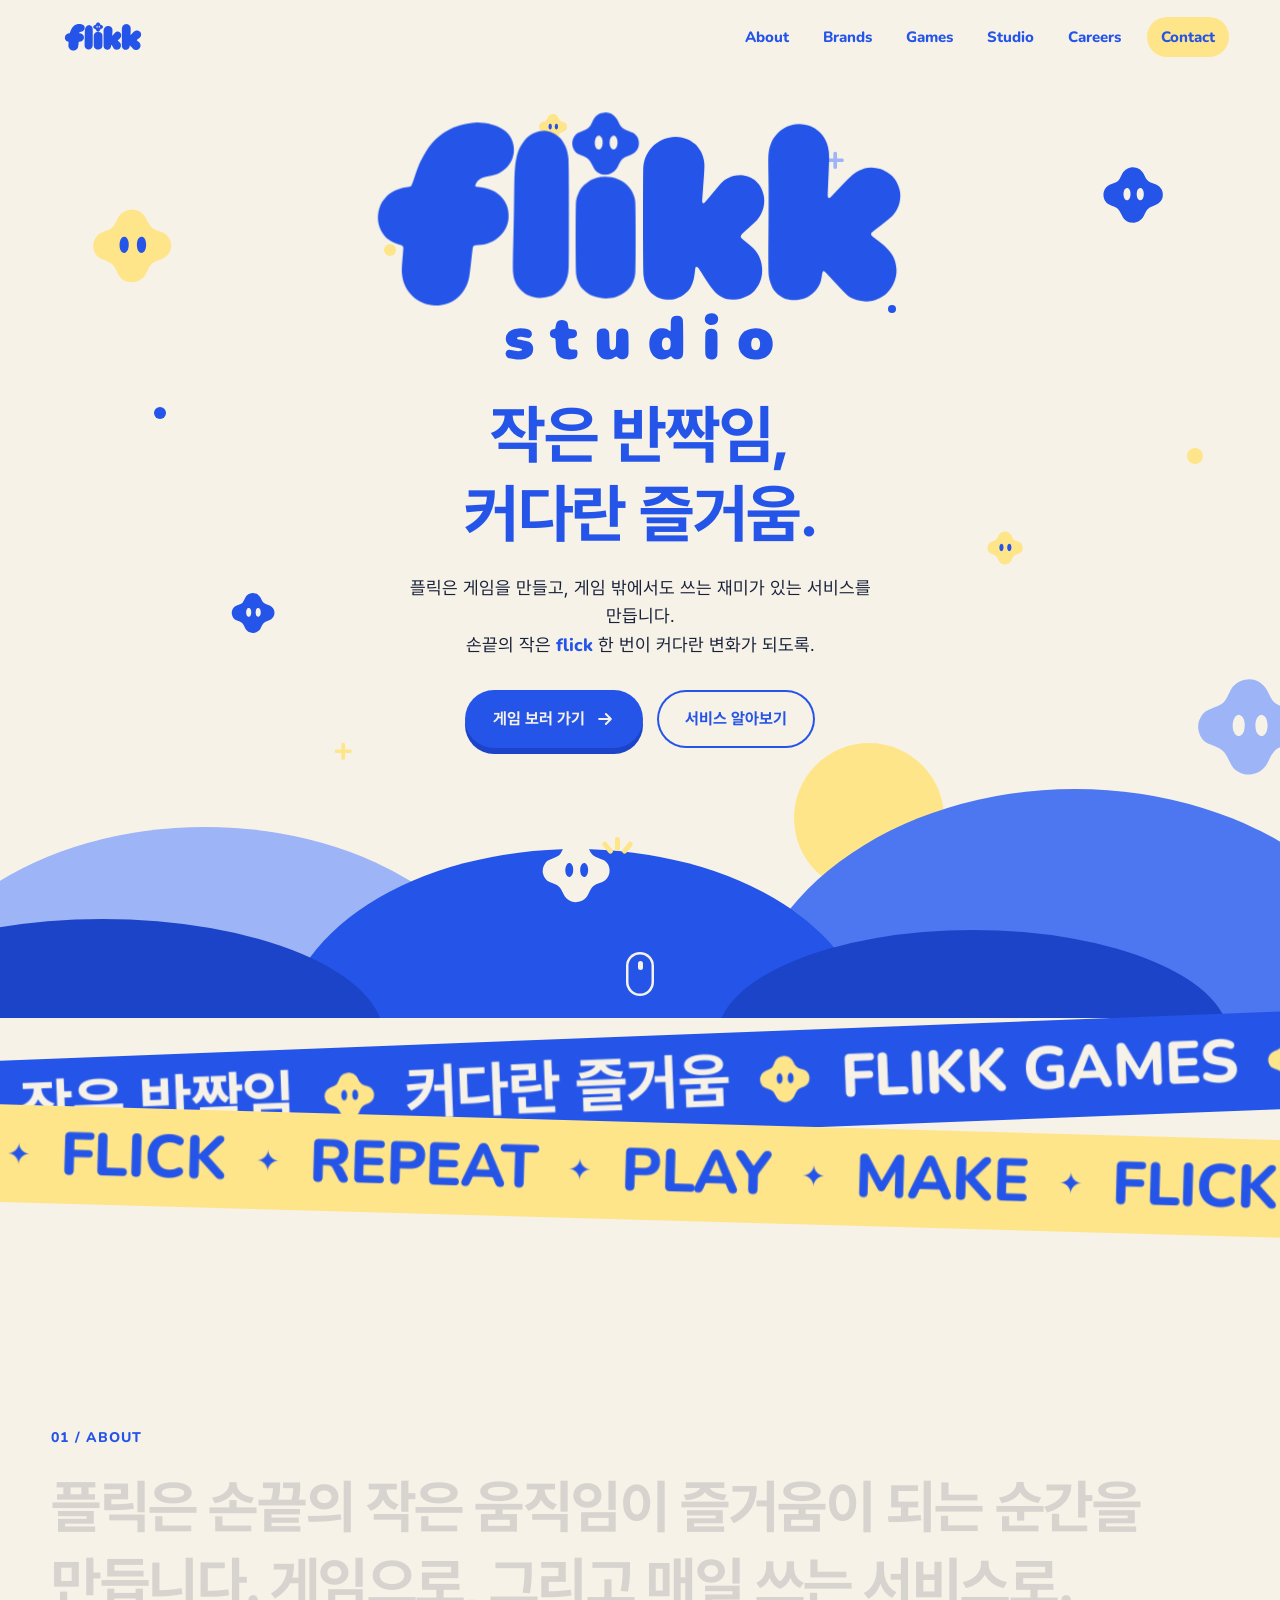
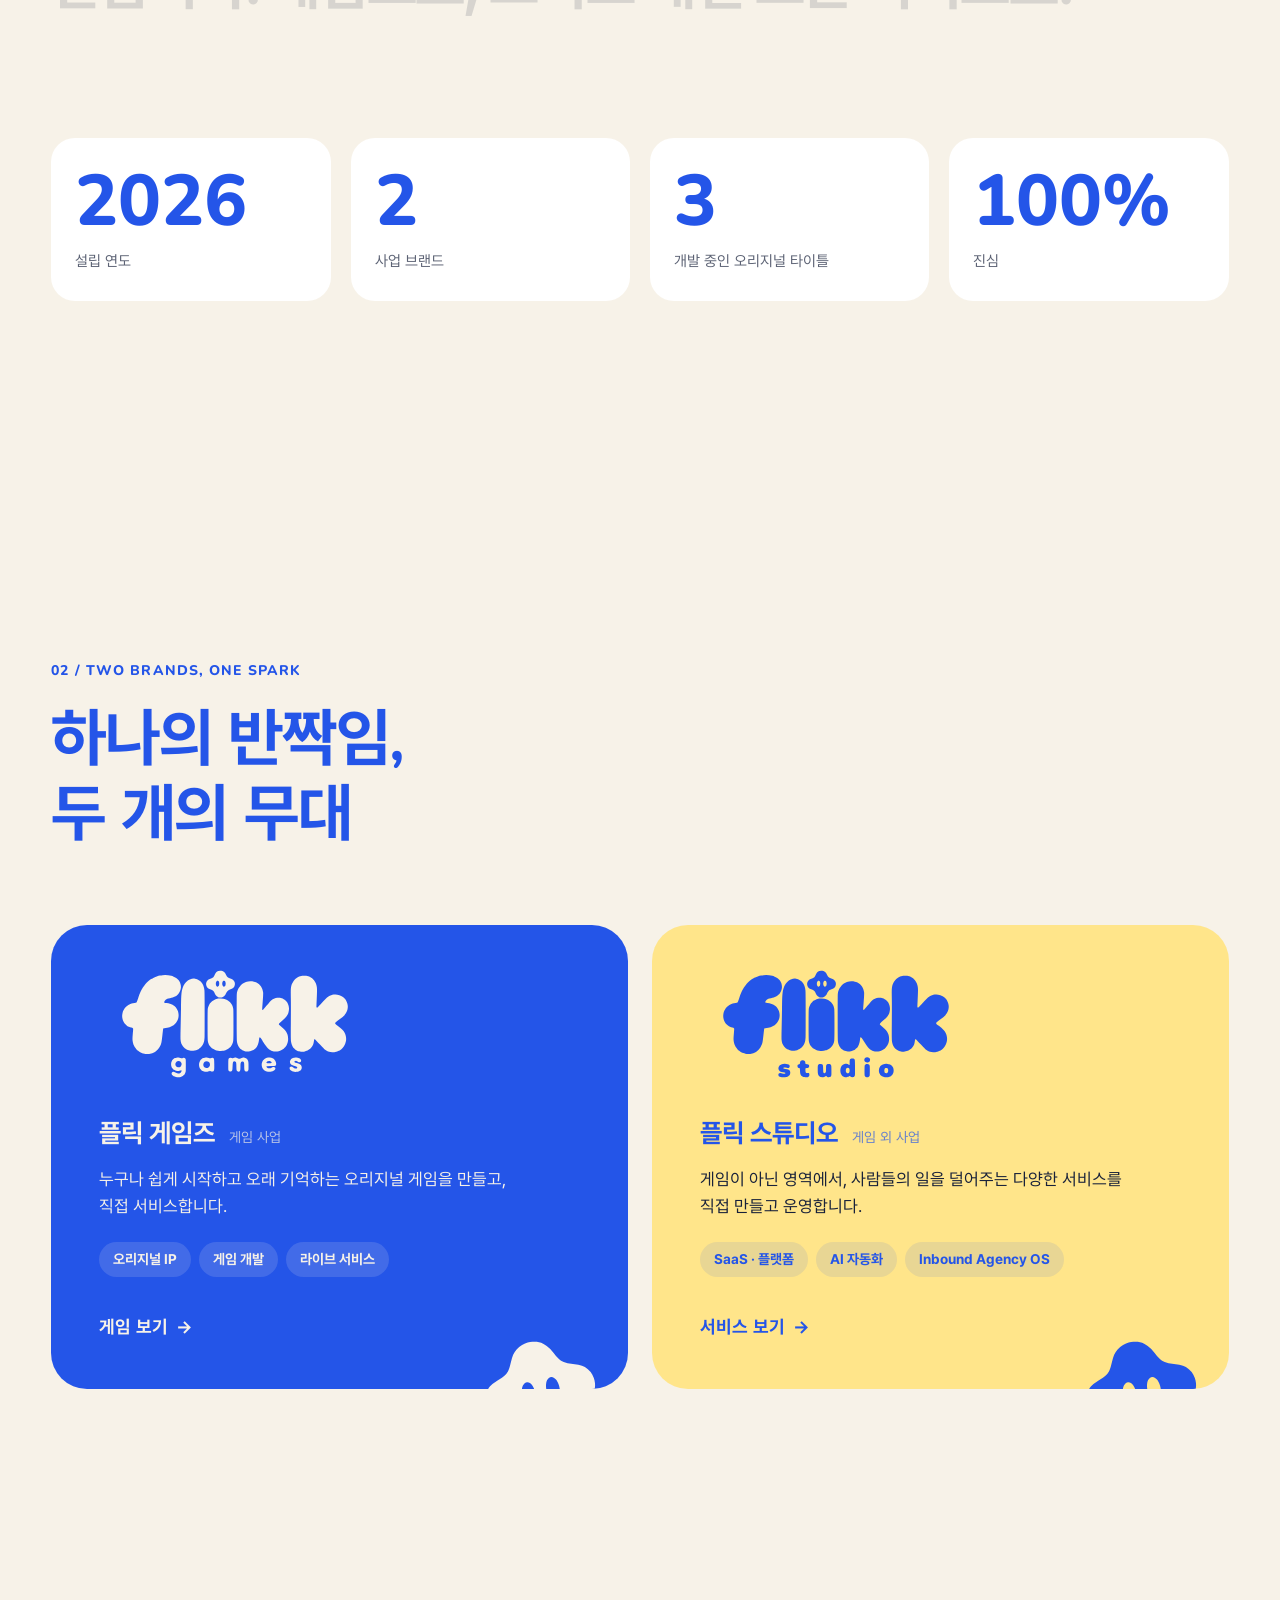
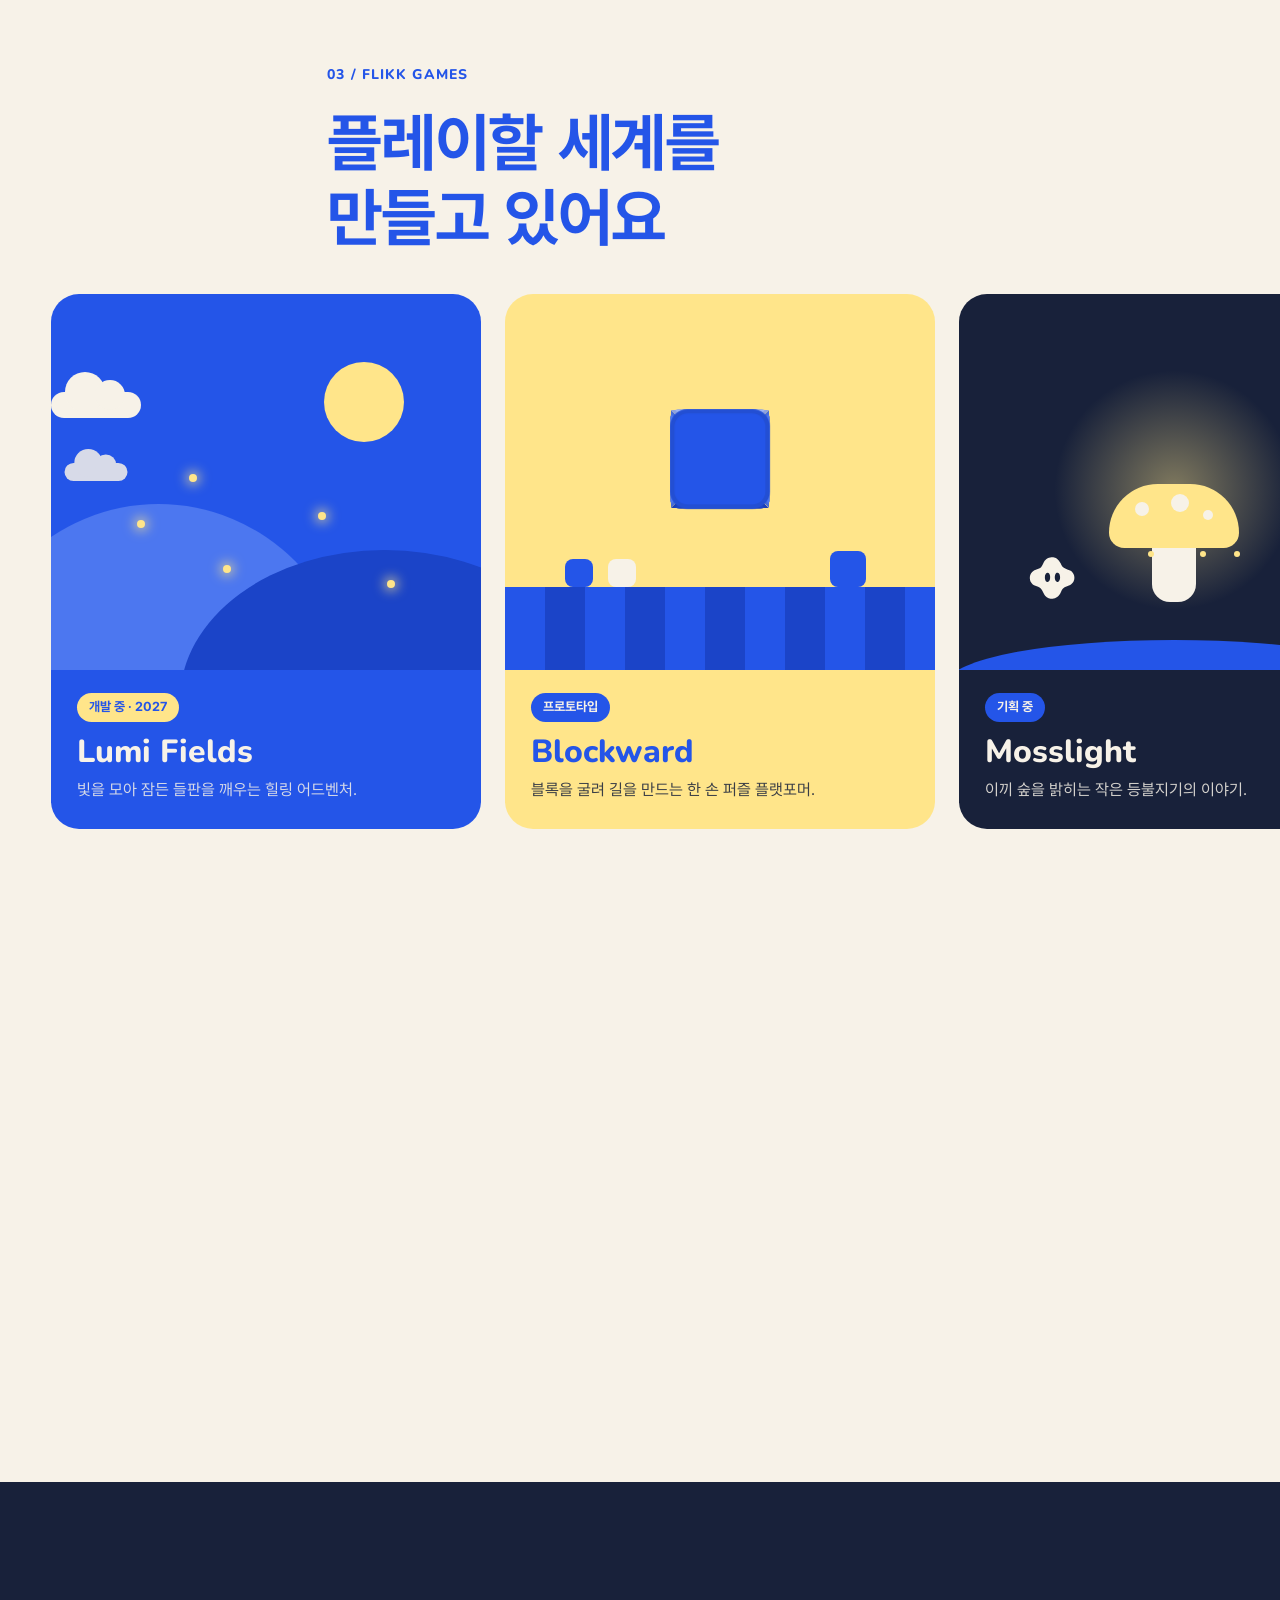
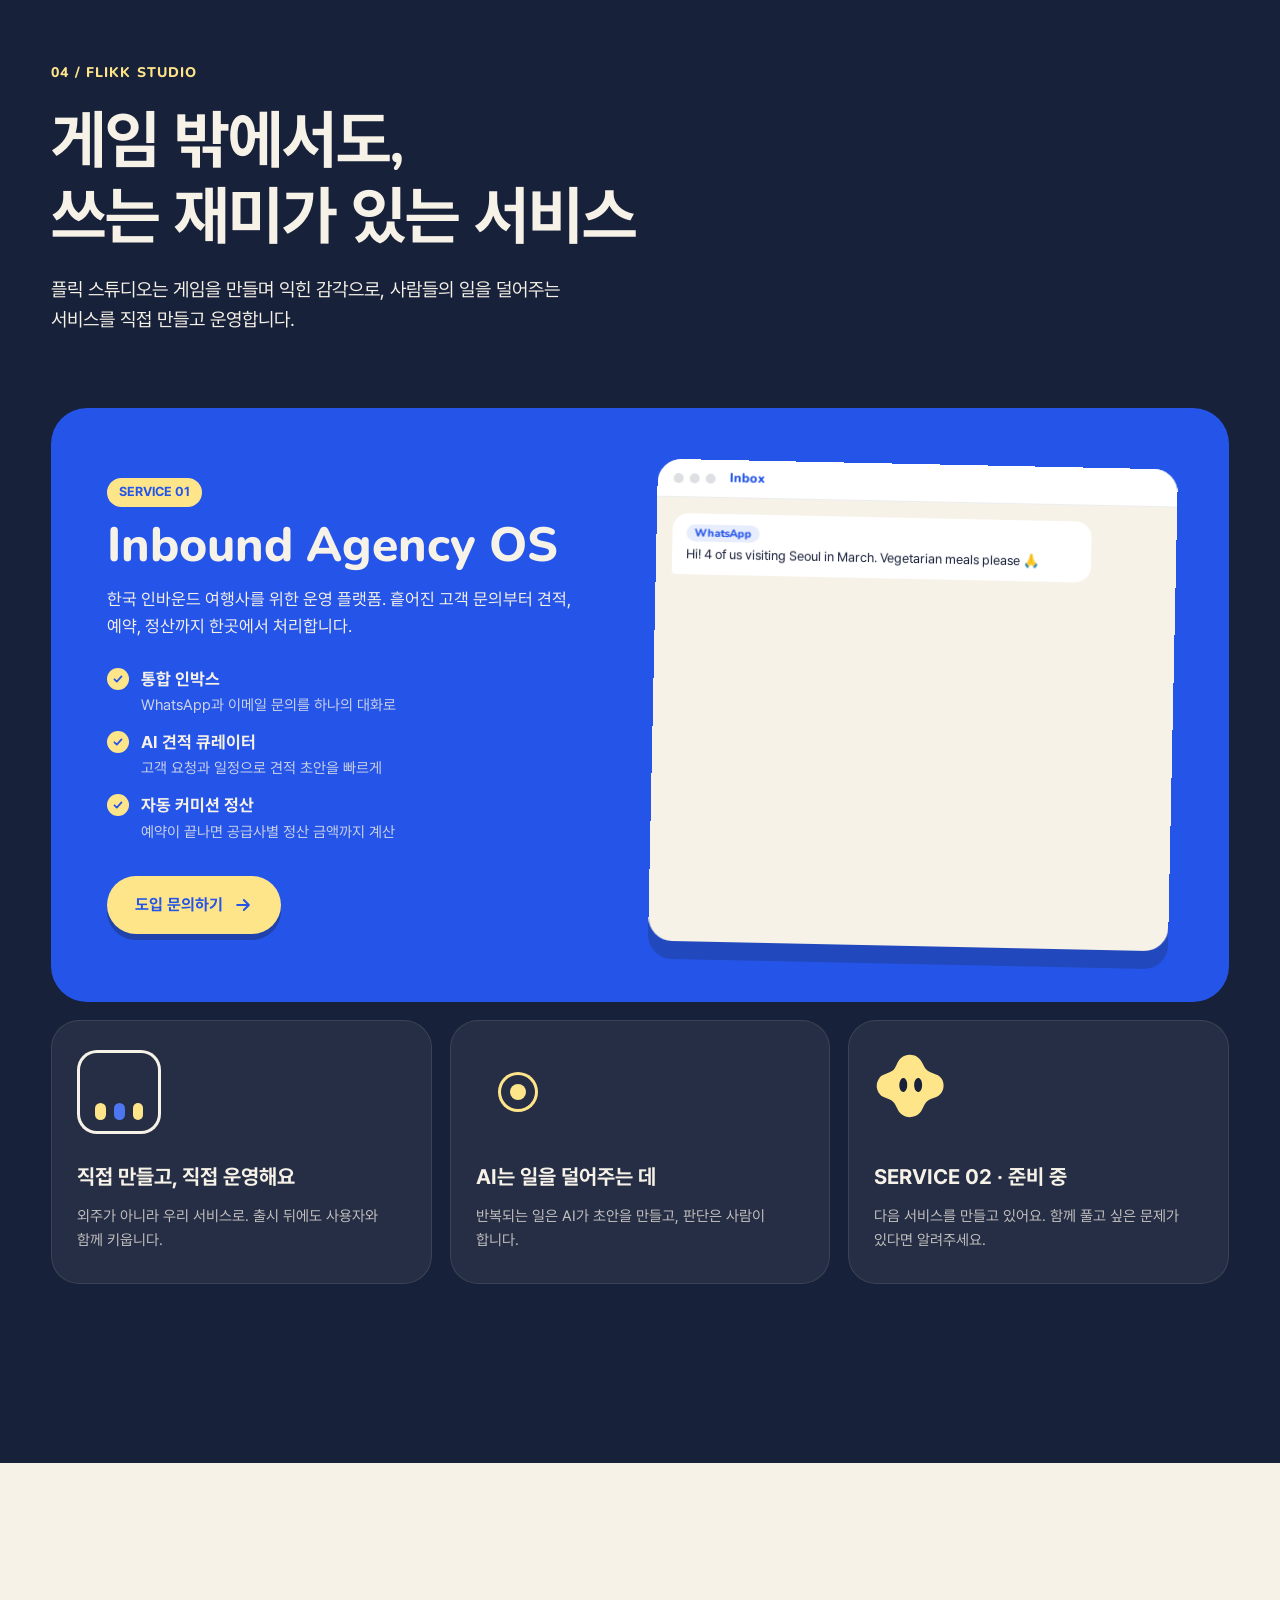
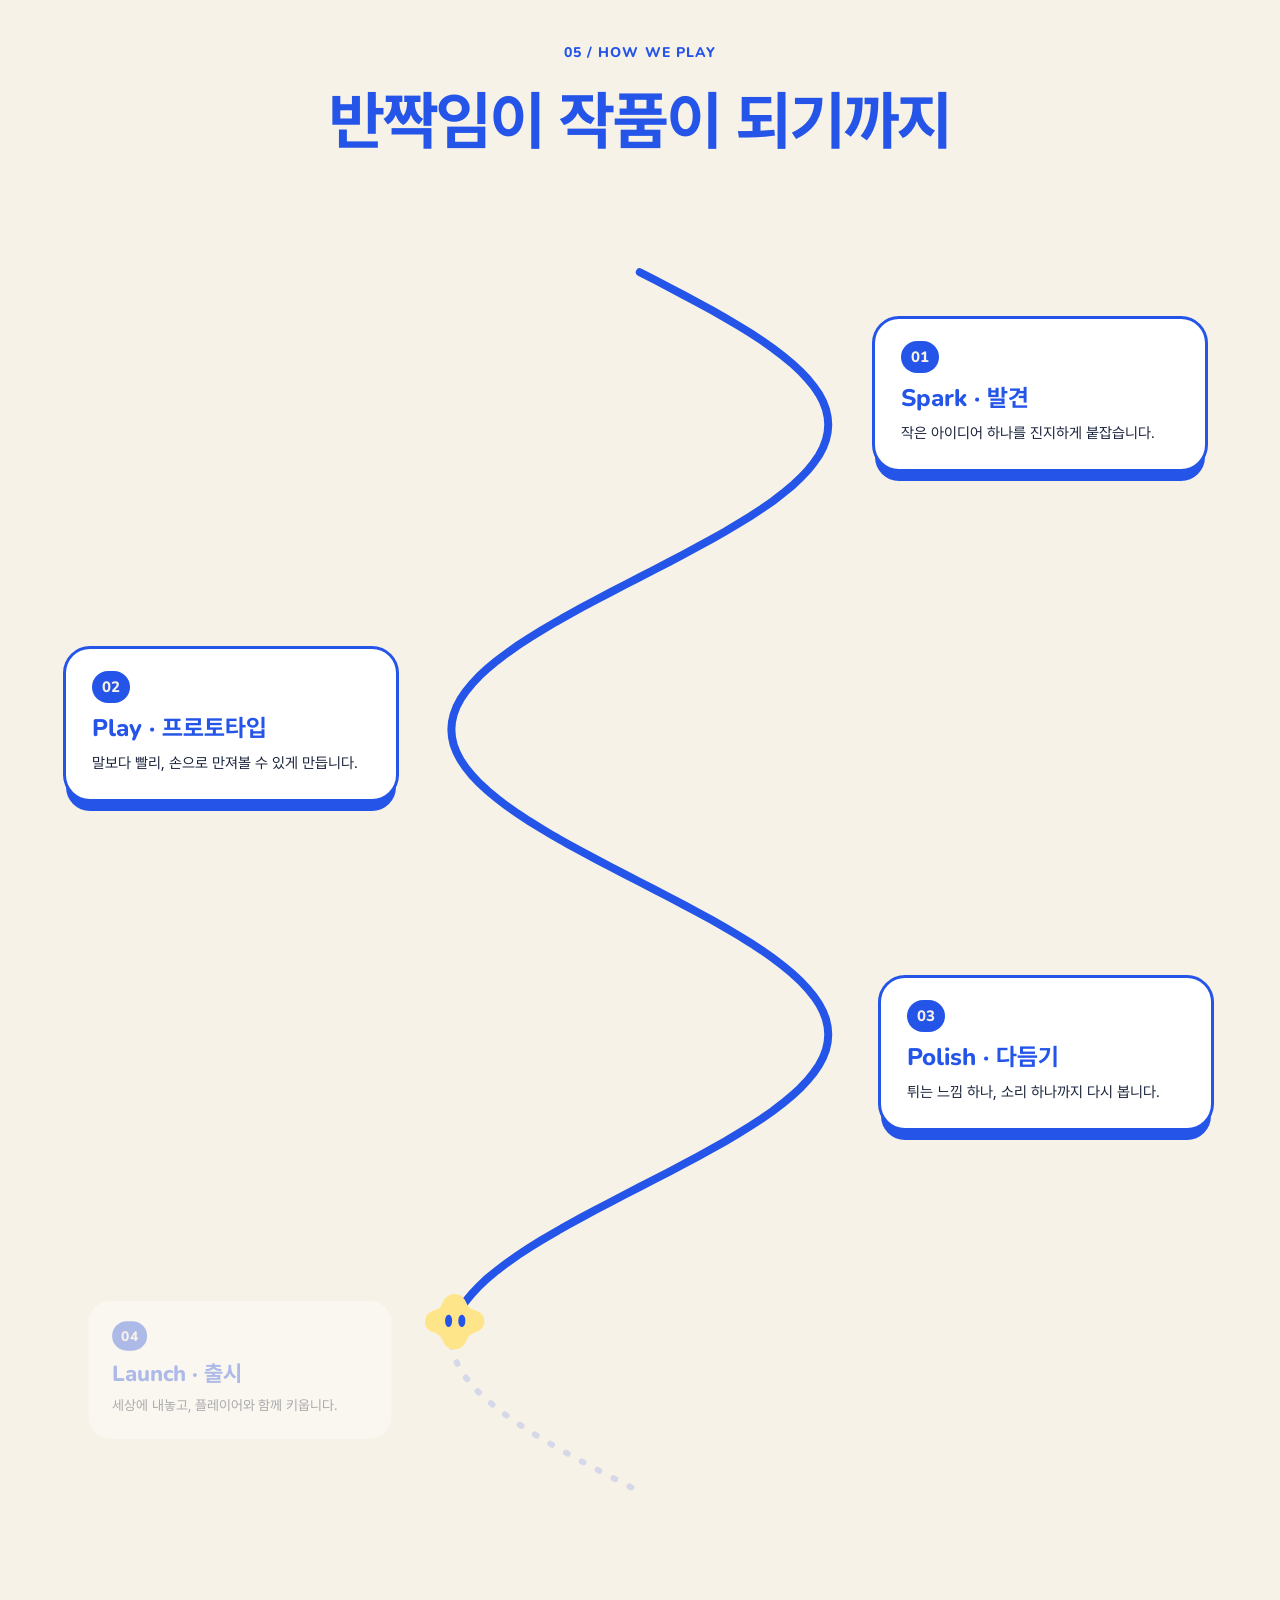
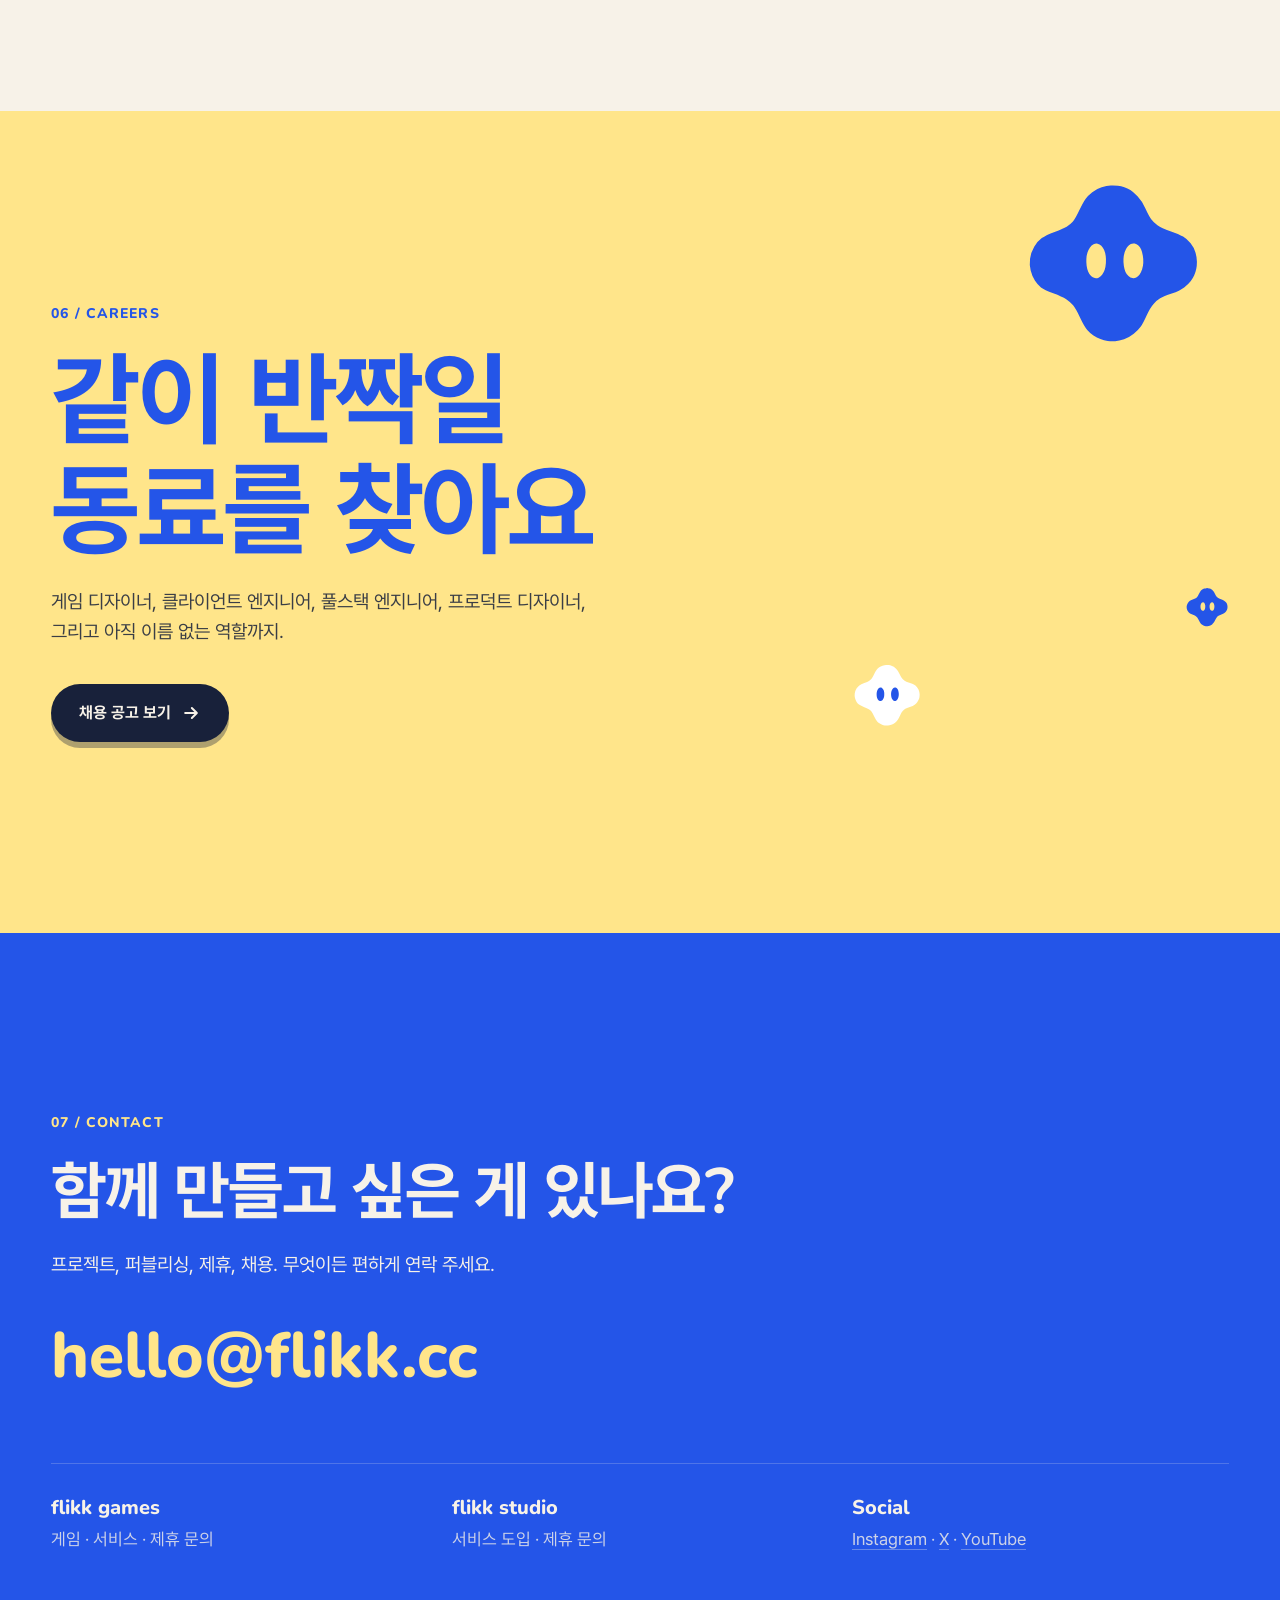
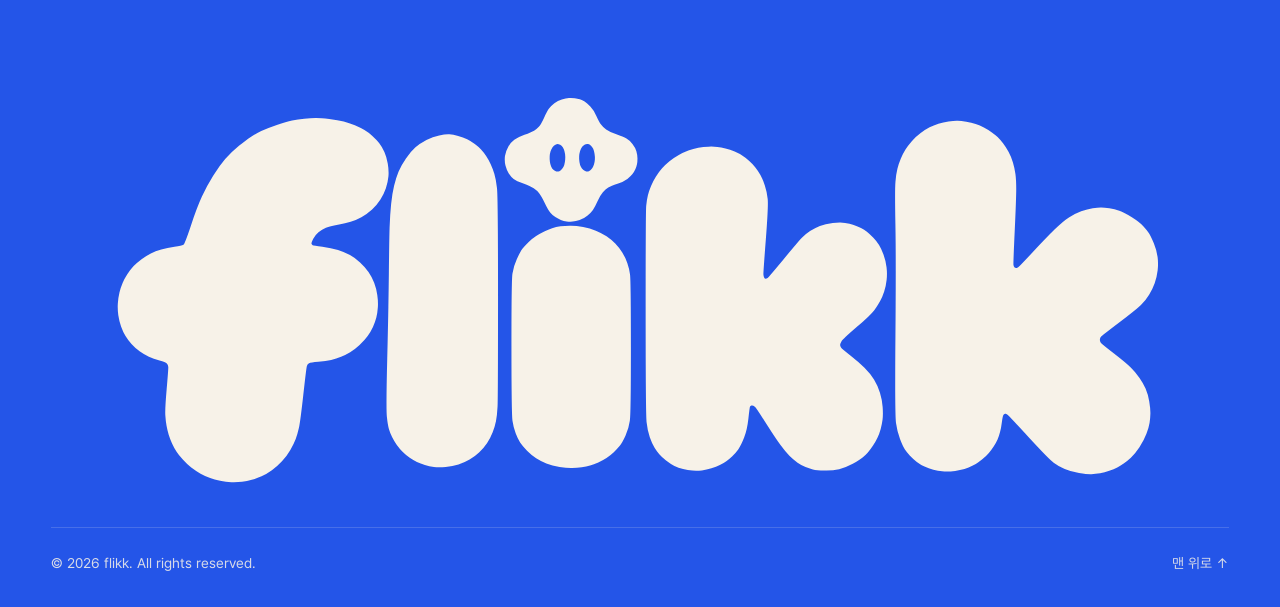
==== index.html @ 378b96e0 "Launch flikk.cc company site Static site for flikk games and flikk studio, built on brand kit v2.  C" ====
<!doctype html>
<html lang="ko">
<head>
  <meta charset="utf-8">
  <meta name="viewport" content="width=device-width, initial-scale=1">
  <title>flikk — 작은 반짝임, 커다란 즐거움</title>
  <meta name="description" content="flikk는 게임을 만들고 서비스하는 flikk games와, 게임 밖에서 쓰이는 다양한 서비스를 만드는 flikk studio로 이루어진 회사입니다.">
  <meta property="og:title" content="flikk — Small sparks. Big play.">
  <meta property="og:description" content="flikk games & flikk studio">
  <meta property="og:image" content="https://flikk.cc/assets/og-cover.png">
  <meta property="og:url" content="https://flikk.cc/">
  <meta property="og:type" content="website">
  <link rel="canonical" href="https://flikk.cc/">
  <meta name="theme-color" content="#F7F2E8">
  <link rel="icon" href="assets/icons/favicon.ico" sizes="any">
  <link rel="icon" href="assets/icons/flikk-favicon-32.svg" type="image/svg+xml">
  <link rel="apple-touch-icon" href="assets/icons/flikk-favicon-180.png">
  <link rel="preload" href="assets/fonts/Nunito-Variable.ttf" as="font" type="font/ttf" crossorigin>
  <link rel="stylesheet" href="styles.css">
</head>
<body>

<!-- Shared spark symbol (body + eyes) -->
<svg width="0" height="0" style="position:absolute" aria-hidden="true">
  <!--SPARK_SYMBOL--><symbol id="spark" viewBox="775 38 214 200"><path class="sym-body" d="M868.52 47.52 Q874.6 45.6 879.24 45.38 Q883.87 45.15 887.81 45.71 Q891.74 46.26 895.49 47.51 Q899.23 48.77 902.63 50.87 Q906.03 52.97 911.16 58.34 Q916.29 63.71 920.39 72.61 Q924.48 81.52 927.2 85.3 Q929.91 89.09 934.84 92.66 Q939.76 96.24 950.16 99.84 Q960.55 103.45 965.29 106.21 Q970.03 108.97 974.27 114.23 Q978.51 119.49 980.14 125.36 Q981.78 131.22 981.78 136 Q981.78 140.78 981.03 144.53 Q980.29 148.29 978.58 152.08 Q976.87 155.87 974.29 159.29 Q971.71 162.71 966.62 166.62 Q961.53 170.53 951.85 173.85 Q942.16 177.16 938.06 179.56 Q933.97 181.97 929.98 186.48 Q925.99 190.99 921.97 199.97 Q917.95 208.95 915.07 213.07 Q912.19 217.19 906.68 221.68 Q901.16 226.16 895.16 228.16 Q889.16 230.16 884.61 230.51 Q880.06 230.87 875.69 230.27 Q871.32 229.68 867.01 227.99 Q862.71 226.29 858.79 223.71 Q854.87 221.13 851.38 217.12 Q847.89 213.11 842.91 202.59 Q837.92 192.08 834.56 187.94 Q831.19 183.81 826.38 180.62 Q821.56 177.44 810.96 173.54 Q800.36 169.64 796.39 166.61 Q792.41 163.59 789.11 158.39 Q785.81 153.19 784.13 146.41 Q782.46 139.62 783.37 132.45 Q784.29 125.29 788.33 118.33 Q792.37 111.37 797.37 107.87 Q802.37 104.37 812.59 100.59 Q822.82 96.82 826.92 94.42 Q831.03 92.03 834.1 88.6 Q837.17 85.17 841.79 75.29 Q846.4 65.4 849.35 61.35 Q852.29 57.29 857.36 53.36 Q862.43 49.43 868.52 47.52 Z"/><path class="sym-eye" d="M863.71 114.54 Q861.34 114.06 858.91 115.27 Q856.48 116.49 854.62 119.13 Q852.77 121.77 851.66 125.16 Q850.55 128.55 850.33 132.74 Q850.11 136.92 850.64 140.87 Q851.17 144.83 852.53 147.97 Q853.88 151.12 855.9 153.05 Q857.93 154.98 860.29 155.46 Q862.66 155.94 864.85 154.98 Q867.04 154.02 869.04 151.53 Q871.03 149.03 872.14 145.64 Q873.24 142.24 873.56 137.66 Q873.88 133.07 873.35 129.12 Q872.83 125.17 871.47 122.03 Q870.12 118.88 868.1 116.95 Q866.07 115.02 863.71 114.54 Z"/><path class="sym-eye" d="M907.72 114.52 Q905.34 114.06 903.15 115.02 Q900.96 115.98 898.97 118.48 Q896.98 120.98 895.84 124.84 Q894.69 128.69 894.46 132.77 Q894.23 136.85 894.91 141.13 Q895.6 145.4 896.84 148.16 Q898.09 150.91 900.4 153.03 Q902.71 155.14 905.07 155.51 Q907.42 155.89 909.62 154.84 Q911.81 153.8 913.68 151.18 Q915.55 148.55 916.63 145.14 Q917.7 141.72 918 137.53 Q918.3 133.34 917.49 128.83 Q916.69 124.31 915.48 121.52 Q914.27 118.73 912.18 116.86 Q910.1 114.99 907.72 114.52 Z"/></symbol><!--/SPARK_SYMBOL-->
</svg>

<a class="skip" href="#main">본문으로 건너뛰기</a>

<header class="site-header" id="top">
  <a class="brand" href="#top" aria-label="flikk 홈">
    <img src="assets/logos/flikk-wordmark-cobalt.svg" alt="flikk" width="120" height="52">
  </a>
  <nav class="nav" aria-label="주요 메뉴">
    <button class="nav-toggle" aria-expanded="false" aria-controls="nav-list">
      <span></span><span></span><span class="sr">메뉴</span>
    </button>
    <ul id="nav-list">
      <li><a href="#about">About</a></li>
      <li><a href="#brands">Brands</a></li>
      <li><a href="#games">Games</a></li>
      <li><a href="#studio">Studio</a></li>
      <li><a href="#careers">Careers</a></li>
      <li><a class="pill" href="#contact">Contact</a></li>
    </ul>
  </nav>
</header>

<main id="main">

  <!-- ============ HERO ============ -->
  <section class="hero" aria-label="소개">
    <div class="hero-float" aria-hidden="true">
      <svg class="fs fs-1" data-depth="0.6"><use href="#spark"/></svg>
      <svg class="fs fs-2" data-depth="1.2"><use href="#spark"/></svg>
      <svg class="fs fs-3" data-depth="0.9"><use href="#spark"/></svg>
      <svg class="fs fs-4" data-depth="1.6"><use href="#spark"/></svg>
      <svg class="fs fs-5" data-depth="0.4"><use href="#spark"/></svg>
      <svg class="fs fs-6" data-depth="1.1"><use href="#spark"/></svg>
      <i class="dot d1" data-depth="0.5"></i><i class="dot d2" data-depth="1.4"></i>
      <i class="dot d3" data-depth="0.8"></i><i class="dot d4" data-depth="1.8"></i>
      <i class="plus p1" data-depth="1">+</i><i class="plus p2" data-depth="0.7">+</i>
    </div>

    <div class="hero-inner">
      <h1 class="sr">flikk</h1>
      <!--LOGO:hero--><svg class="hero-logo" viewBox="180 20 1610 790" role="img" aria-label="flikk games / flikk studio"><g class="lg-letters"><path class="lt" style="--i:0" d="M482.92 76.42 Q492.46 75.46 499.61 75.35 Q506.76 75.24 520.17 76.83 Q533.58 78.42 541.88 80.62 Q550.19 82.81 558.6 86.4 Q567 90 572.97 93.53 Q578.93 97.07 584.8 102.2 Q590.67 107.33 595.17 113.33 Q599.67 119.33 602.83 126.17 Q606 133 607.85 143.59 Q609.7 154.18 608.85 163.09 Q608 172 605.07 180.57 Q602.15 189.15 596.9 197.4 Q591.65 205.65 584.38 212.38 Q577.11 219.11 568.35 223.85 Q559.59 228.59 552.28 230.78 Q544.96 232.96 533.12 235.12 Q521.27 237.27 515.28 239.78 Q509.29 242.29 504.13 246.63 Q498.97 250.97 496.09 256.68 Q493.22 262.4 493.7 263.79 Q494.18 265.17 495.4 265.8 Q496.62 266.43 509.91 268.11 Q523.2 269.8 533.4 273.1 Q543.6 276.4 551.31 280.69 Q559.03 284.97 566.37 291.63 Q573.71 298.29 579.01 305.99 Q584.3 313.7 587.51 321.99 Q590.73 330.27 592.18 340.26 Q593.63 350.24 593.04 358.85 Q592.45 367.45 590.75 374.25 Q589.05 381.05 585.71 388.21 Q582.37 395.37 577.78 401.78 Q573.19 408.19 565.65 415.15 Q558.12 422.12 551.56 426.06 Q545 430 537.92 432.92 Q530.83 435.83 523.14 437.64 Q515.46 439.46 503.9 440.4 Q492.35 441.35 490.02 442.52 Q487.7 443.7 486.77 446.77 Q485.85 449.85 481.42 489.92 Q476.98 529.98 474.87 539.37 Q472.77 548.77 470.04 556.04 Q467.31 563.31 462 572.5 Q456.69 581.69 449.44 589.44 Q442.2 597.2 434.36 602.86 Q426.53 608.53 418.89 611.89 Q411.25 615.25 404.22 617.22 Q397.18 619.18 389.56 620.06 Q381.94 620.94 373.77 620.67 Q365.6 620.4 356.88 618.62 Q348.17 616.83 341.94 614.56 Q335.72 612.28 327.6 607.9 Q319.48 603.52 313.62 598.88 Q307.77 594.23 301.35 587.15 Q294.92 580.08 291.4 574.6 Q287.87 569.13 284.87 562.63 Q281.87 556.13 279.86 549.64 Q277.86 543.14 276.63 536.37 Q275.41 529.59 274.8 520.37 Q274.2 511.16 276.82 481.32 Q279.43 451.49 279.23 448.17 Q279.02 444.86 277.07 442.87 Q275.12 440.88 266.13 438.37 Q257.14 435.86 250.2 432.8 Q243.25 429.75 236.29 424.71 Q229.33 419.67 224.16 413.84 Q219 408 215.2 401.8 Q211.4 395.6 208.53 387.47 Q205.67 379.33 204.4 370.6 Q203.13 361.87 203.7 353.07 Q204.28 344.28 206.13 336.63 Q207.98 328.98 210.84 322.34 Q213.7 315.7 217.86 309.36 Q222.02 303.02 227.03 297.53 Q232.04 292.04 239.25 286.75 Q246.46 281.46 253.12 278.12 Q259.78 274.78 268.73 272.23 Q277.68 269.68 288.62 268.12 Q299.57 266.57 301.77 265.27 Q303.97 263.97 313.08 236.58 Q322.18 209.18 329.59 193.09 Q337 177 346.44 161.94 Q355.88 146.88 364.43 136.93 Q372.97 126.97 385.09 117.09 Q397.2 107.2 403.3 103.3 Q409.4 99.4 418.43 94.93 Q427.47 90.47 441.7 85.7 Q455.93 80.93 464.66 79.16 Q473.38 77.38 482.92 76.42 Z"/><path class="lt" style="--i:1" d="M684.89 101.43 Q694.44 99.52 700.13 99.85 Q705.81 100.19 713.29 102.21 Q720.77 104.23 726.76 107.24 Q732.75 110.25 738.21 114.29 Q743.67 118.33 747.54 122.46 Q751.4 126.6 755.18 132.32 Q758.95 138.05 762 144.5 Q765.05 150.95 767.44 159.06 Q769.82 167.18 771.4 180.1 Q772.99 193.01 772.97 343.49 Q772.96 493.96 772.27 507.27 Q771.58 520.58 769.95 528.95 Q768.31 537.31 764.81 546.31 Q761.3 555.3 756.46 562.46 Q751.61 569.61 744.94 575.94 Q738.27 582.27 730.4 586.9 Q722.52 591.52 713.78 594.28 Q705.03 597.03 694.57 597.94 Q684.12 598.86 677.05 597.94 Q669.99 597.01 663.47 595.03 Q656.95 593.05 651.53 590.47 Q646.12 587.88 640.76 584.24 Q635.41 580.59 630.4 575.6 Q625.39 570.61 621.44 565.06 Q617.49 559.51 614.5 553.5 Q611.51 547.49 609.69 541.31 Q607.86 535.14 606.54 522.59 Q605.22 510.04 607.09 435.5 Q608.96 360.96 609.5 309.5 Q610.04 258.04 610.64 239.14 Q611.24 220.24 612.88 204.38 Q614.51 188.51 617.35 176.85 Q620.18 165.18 623.97 155.97 Q627.76 146.76 635.11 136.11 Q642.47 125.47 649.36 119.36 Q656.24 113.24 665.79 108.29 Q675.34 103.34 684.89 101.43 Z"/><path class="lt" style="--i:2" d="M866.6 237.6 Q873.5 236.5 881.92 236.58 Q890.34 236.66 900.44 238.56 Q910.54 240.46 919.42 244.08 Q928.3 247.7 935.46 252.54 Q942.61 257.39 948.51 263.49 Q954.41 269.59 959.03 276.97 Q963.65 284.35 966.53 292.47 Q969.41 300.59 970.64 309.86 Q971.87 319.13 971.92 418.05 Q971.98 516.98 970.34 528.84 Q968.71 540.71 963.81 551.31 Q958.91 561.91 955.31 566.31 Q951.71 570.71 946.31 575.81 Q940.92 580.92 935.43 584.43 Q929.95 587.95 923.1 591.1 Q916.24 594.24 910.77 595.77 Q905.3 597.3 898.24 598.24 Q891.18 599.18 883.78 599.4 Q876.38 599.62 865.18 597.82 Q853.97 596.03 845.34 592.66 Q836.71 589.29 830.06 584.94 Q823.41 580.59 816.4 573.6 Q809.39 566.61 806.04 561.46 Q802.69 556.31 799.38 547.62 Q796.06 538.94 794.6 528.9 Q793.13 518.87 793.08 418.95 Q793.02 319.02 794.54 308.54 Q796.05 298.05 801.2 286.7 Q806.35 275.35 810.08 270.58 Q813.8 265.8 818.92 260.92 Q824.04 256.04 830.07 252.07 Q836.1 248.1 842.2 245.2 Q848.3 242.3 854 240.5 Q859.7 238.7 866.6 237.6 Z"/><path class="lt" style="--i:3" d="M1072.89 119.89 Q1080.5 118.5 1088.22 118.28 Q1095.94 118.06 1101.34 118.66 Q1106.74 119.26 1113.53 120.97 Q1120.32 122.68 1127.29 125.71 Q1134.25 128.75 1139.11 131.89 Q1143.96 135.04 1148.77 139.23 Q1153.58 143.42 1158.03 148.97 Q1162.48 154.52 1165.88 160.62 Q1169.28 166.72 1172.49 176.51 Q1175.7 186.3 1176.78 196.68 Q1177.87 207.05 1174.03 256.61 Q1170.19 306.17 1170.34 309.32 Q1170.49 312.47 1171.4 314.2 Q1172.32 315.92 1173.59 316.05 Q1174.87 316.17 1176.68 314.83 Q1178.5 313.49 1200.94 286.44 Q1223.39 259.39 1228.36 254.36 Q1233.33 249.33 1240.18 244.68 Q1247.04 240.04 1254.94 236.94 Q1262.83 233.83 1274.27 232.59 Q1285.71 231.34 1292.59 232.44 Q1299.47 233.53 1305.53 235.47 Q1311.59 237.41 1316.48 240.02 Q1321.37 242.63 1325.3 245.7 Q1329.23 248.77 1334.63 254.37 Q1340.04 259.96 1343.51 265.49 Q1346.98 271.02 1350.27 280.23 Q1353.57 289.43 1354.73 298.75 Q1355.89 308.07 1354.88 317.47 Q1353.87 326.87 1351.2 335.2 Q1348.53 343.53 1344.96 349.96 Q1341.4 356.4 1336.04 363.54 Q1330.67 370.67 1310.01 388.51 Q1289.34 406.34 1287.16 409.89 Q1284.97 413.43 1285.26 415.51 Q1285.55 417.59 1286.79 419.29 Q1288.02 420.98 1300.58 430.92 Q1313.15 440.85 1321.71 449.29 Q1330.27 457.73 1335.94 467.06 Q1341.61 476.39 1344.85 486.65 Q1348.09 496.91 1348.89 508.31 Q1349.69 519.7 1348.78 526.79 Q1347.87 533.87 1345.96 540.96 Q1344.04 548.04 1341.14 554.14 Q1338.24 560.24 1334.25 566.25 Q1330.27 572.27 1326.75 576.25 Q1323.23 580.23 1318.87 583.87 Q1314.51 587.51 1304.14 593.14 Q1293.78 598.78 1283.72 601.22 Q1273.67 603.67 1261.86 603.32 Q1250.04 602.96 1244.39 601.61 Q1238.74 600.26 1233.41 598.09 Q1228.08 595.92 1221.51 591.49 Q1214.94 587.06 1209.25 581.25 Q1203.56 575.44 1196.54 565.96 Q1189.52 556.48 1174.92 533.58 Q1160.31 510.69 1158.67 508.86 Q1157.03 507.03 1155.31 506.23 Q1153.59 505.42 1152.29 505.88 Q1150.98 506.35 1150.34 507.54 Q1149.69 508.74 1147.9 525.42 Q1146.1 542.1 1141.48 553.98 Q1136.87 565.87 1132.63 571.63 Q1128.4 577.4 1123.77 581.77 Q1119.15 586.15 1114.78 589.28 Q1110.42 592.42 1105.1 595.1 Q1099.78 597.78 1092.52 600.02 Q1085.26 602.26 1078.09 603.08 Q1070.92 603.9 1064.04 603.37 Q1057.16 602.84 1050.05 600.95 Q1042.93 599.07 1037.1 596.4 Q1031.28 593.72 1024.58 588.42 Q1017.88 583.12 1014.46 579.04 Q1011.05 574.95 1007.39 569.11 Q1003.74 563.26 1000.23 553.27 Q996.72 543.28 995.38 530.62 Q994.04 517.96 994.02 367.48 Q994 217 994.83 207.33 Q995.66 197.66 997.4 190.9 Q999.15 184.15 1002.1 177.1 Q1005.05 170.05 1009.27 163.27 Q1013.49 156.49 1018.65 150.65 Q1023.8 144.8 1030.2 139.7 Q1036.6 134.6 1043.66 130.66 Q1050.71 126.71 1057.99 123.99 Q1065.27 121.27 1072.89 119.89 Z"/><path class="lt" style="--i:4" d="M1447.55 80.56 Q1455.45 79.48 1460.9 79.57 Q1466.34 79.66 1474.09 80.91 Q1481.84 82.16 1488.19 84.31 Q1494.53 86.47 1500.45 89.55 Q1506.37 92.63 1511.94 96.56 Q1517.52 100.48 1521.03 103.97 Q1524.54 107.46 1529.14 113.36 Q1533.73 119.27 1537.57 126.43 Q1541.41 133.59 1543.97 142.03 Q1546.53 150.47 1547.72 159.28 Q1548.91 168.09 1548.91 182 Q1548.91 195.91 1546.64 244.5 Q1544.38 293.1 1544.77 295.45 Q1545.15 297.8 1546.15 298.95 Q1547.14 300.1 1548.79 300.05 Q1550.44 300 1552.32 298.6 Q1554.2 297.2 1573.49 276.49 Q1592.77 255.77 1605.86 242.86 Q1618.94 229.94 1627.81 224.31 Q1636.67 218.67 1646.12 215.12 Q1655.57 211.57 1663.47 210.48 Q1671.37 209.4 1675.95 209.44 Q1680.53 209.48 1688.35 210.66 Q1696.16 211.84 1703.28 214.22 Q1710.4 216.6 1722.04 223.96 Q1733.67 231.33 1739.19 237.31 Q1744.7 243.3 1747.66 247.84 Q1750.61 252.39 1754.95 263.05 Q1759.29 273.71 1760.59 283.39 Q1761.89 293.07 1760.7 303.29 Q1759.52 313.52 1756.22 322.72 Q1752.92 331.92 1747.88 339.88 Q1742.84 347.84 1737.03 354.03 Q1731.23 360.23 1704.53 380.53 Q1677.84 400.84 1676.41 402.37 Q1674.98 403.9 1674.46 405.53 Q1673.93 407.17 1674.4 409.2 Q1674.86 411.22 1676.2 412.85 Q1677.53 414.47 1695.3 428.2 Q1713.06 441.94 1720.37 449.13 Q1727.67 456.33 1733.28 464.22 Q1738.88 472.12 1742.56 480.44 Q1746.25 488.75 1748.09 499.91 Q1749.94 511.06 1749.81 517.87 Q1749.68 524.68 1748.6 531.6 Q1747.52 538.52 1743.87 548.37 Q1740.21 558.21 1733.4 568.4 Q1726.59 578.59 1720.55 584.05 Q1714.52 589.52 1709.83 592.83 Q1705.13 596.13 1700.17 598.67 Q1695.2 601.2 1688.22 603.72 Q1681.24 606.24 1674.42 607.42 Q1667.6 608.6 1661.33 608.77 Q1655.06 608.94 1643 607 Q1630.95 605.05 1621.53 600.97 Q1612.12 596.88 1604.99 591.51 Q1597.85 586.15 1569.29 555.21 Q1540.74 524.26 1537.92 521.63 Q1535.11 518.99 1533.45 518.31 Q1531.8 517.63 1530.24 519.2 Q1528.67 520.76 1527.51 530.06 Q1526.36 539.36 1524.58 546.08 Q1522.8 552.8 1520.96 556.96 Q1519.13 561.13 1515.62 566.62 Q1512.12 572.12 1507.93 576.93 Q1503.74 581.74 1498.54 586.04 Q1493.35 590.35 1488.33 593.33 Q1483.31 596.31 1477.59 598.59 Q1471.86 600.86 1464.59 602.59 Q1457.32 604.32 1450.67 604.66 Q1444.01 604.99 1437.98 604.52 Q1431.96 604.04 1424.81 602.19 Q1417.67 600.33 1411.59 597.41 Q1405.5 594.5 1400.08 590.42 Q1394.65 586.35 1389.8 581.2 Q1384.95 576.05 1382 571.5 Q1379.05 566.95 1374.89 556.11 Q1370.73 545.27 1368.89 532.11 Q1367.06 518.94 1368.03 402.97 Q1369 287 1368 235 Q1367 183 1368.05 171.05 Q1369.1 159.1 1371 151.5 Q1372.9 143.9 1376.15 136.15 Q1379.41 128.41 1383.07 122.57 Q1386.73 116.73 1392.54 110.04 Q1398.34 103.34 1405.81 97.81 Q1413.27 92.27 1419.22 89.22 Q1425.17 86.17 1432.41 83.91 Q1439.65 81.65 1447.55 80.56 Z"/></g><g class="lg-spark"><g class="spark-bob"><path class="spark-body" d="M868.52 47.52 Q874.6 45.6 879.24 45.38 Q883.87 45.15 887.81 45.71 Q891.74 46.26 895.49 47.51 Q899.23 48.77 902.63 50.87 Q906.03 52.97 911.16 58.34 Q916.29 63.71 920.39 72.61 Q924.48 81.52 927.2 85.3 Q929.91 89.09 934.84 92.66 Q939.76 96.24 950.16 99.84 Q960.55 103.45 965.29 106.21 Q970.03 108.97 974.27 114.23 Q978.51 119.49 980.14 125.36 Q981.78 131.22 981.78 136 Q981.78 140.78 981.03 144.53 Q980.29 148.29 978.58 152.08 Q976.87 155.87 974.29 159.29 Q971.71 162.71 966.62 166.62 Q961.53 170.53 951.85 173.85 Q942.16 177.16 938.06 179.56 Q933.97 181.97 929.98 186.48 Q925.99 190.99 921.97 199.97 Q917.95 208.95 915.07 213.07 Q912.19 217.19 906.68 221.68 Q901.16 226.16 895.16 228.16 Q889.16 230.16 884.61 230.51 Q880.06 230.87 875.69 230.27 Q871.32 229.68 867.01 227.99 Q862.71 226.29 858.79 223.71 Q854.87 221.13 851.38 217.12 Q847.89 213.11 842.91 202.59 Q837.92 192.08 834.56 187.94 Q831.19 183.81 826.38 180.62 Q821.56 177.44 810.96 173.54 Q800.36 169.64 796.39 166.61 Q792.41 163.59 789.11 158.39 Q785.81 153.19 784.13 146.41 Q782.46 139.62 783.37 132.45 Q784.29 125.29 788.33 118.33 Q792.37 111.37 797.37 107.87 Q802.37 104.37 812.59 100.59 Q822.82 96.82 826.92 94.42 Q831.03 92.03 834.1 88.6 Q837.17 85.17 841.79 75.29 Q846.4 65.4 849.35 61.35 Q852.29 57.29 857.36 53.36 Q862.43 49.43 868.52 47.52 Z"/><g class="spark-eyes"><path d="M863.71 114.54 Q861.34 114.06 858.91 115.27 Q856.48 116.49 854.62 119.13 Q852.77 121.77 851.66 125.16 Q850.55 128.55 850.33 132.74 Q850.11 136.92 850.64 140.87 Q851.17 144.83 852.53 147.97 Q853.88 151.12 855.9 153.05 Q857.93 154.98 860.29 155.46 Q862.66 155.94 864.85 154.98 Q867.04 154.02 869.04 151.53 Q871.03 149.03 872.14 145.64 Q873.24 142.24 873.56 137.66 Q873.88 133.07 873.35 129.12 Q872.83 125.17 871.47 122.03 Q870.12 118.88 868.1 116.95 Q866.07 115.02 863.71 114.54 Z"/><path d="M907.72 114.52 Q905.34 114.06 903.15 115.02 Q900.96 115.98 898.97 118.48 Q896.98 120.98 895.84 124.84 Q894.69 128.69 894.46 132.77 Q894.23 136.85 894.91 141.13 Q895.6 145.4 896.84 148.16 Q898.09 150.91 900.4 153.03 Q902.71 155.14 905.07 155.51 Q907.42 155.89 909.62 154.84 Q911.81 153.8 913.68 151.18 Q915.55 148.55 916.63 145.14 Q917.7 141.72 918 137.53 Q918.3 133.34 917.49 128.83 Q916.69 124.31 915.48 121.52 Q914.27 118.73 912.18 116.86 Q910.1 114.99 907.72 114.52 Z"/></g></g></g><g class="lg-sub sub-games"><path style="--i:0" d="M578.54 645.67 Q584.37 644.63 591.69 645.31 Q599.01 645.99 606.59 648.71 Q614.17 651.43 619.04 649.17 Q623.91 646.92 627.72 646.72 Q631.54 646.51 634.43 647.59 Q637.33 648.67 639.27 650.73 Q641.2 652.8 642.08 657.42 Q642.96 662.04 642.97 696.51 Q642.98 730.98 642.6 736.1 Q642.23 741.23 641.13 745.63 Q640.03 750.03 636.49 756.49 Q632.95 762.95 627.5 768 Q622.05 773.05 615.1 776.1 Q608.14 779.14 600.46 780.37 Q592.78 781.6 583.57 780.62 Q574.35 779.65 566.56 776.44 Q558.76 773.24 553.12 768.38 Q547.49 763.51 546.34 761.21 Q545.19 758.9 544.95 756.58 Q544.71 754.26 545.33 752.1 Q545.96 749.93 547.54 748.03 Q549.12 746.12 551.09 745.09 Q553.07 744.07 556.03 743.65 Q559 743.23 562.66 743.96 Q566.32 744.68 574.82 749.68 Q583.33 754.67 590.39 755.06 Q597.45 755.45 602.26 753.26 Q607.07 751.07 610.07 746.57 Q613.06 742.06 613.59 738.69 Q614.12 735.32 613.06 734.01 Q612 732.7 605.47 734.81 Q598.93 736.93 593.47 737.43 Q588.02 737.94 582.22 737.25 Q576.43 736.57 570.58 734.42 Q564.72 732.28 560.83 729.67 Q556.94 727.06 554.26 724.24 Q551.57 721.43 549.15 717.85 Q546.72 714.28 544.84 709.66 Q542.95 705.05 542.08 700.42 Q541.2 695.8 541.38 689.68 Q541.56 683.56 542.99 677.99 Q544.42 672.42 546.45 668.45 Q548.48 664.48 551.92 660.42 Q555.35 656.35 559.43 653.43 Q563.51 650.51 568.12 648.62 Q572.72 646.72 578.54 645.67 Z M592.89 669.61 Q588.49 669.51 584.41 670.93 Q580.34 672.34 577.52 675.02 Q574.71 677.71 572.85 681.83 Q571 685.95 570.98 690.52 Q570.95 695.09 572.64 699.38 Q574.33 703.67 577.02 706.48 Q579.72 709.28 583.22 710.78 Q586.72 712.28 591.62 712.39 Q596.51 712.5 600.31 711.3 Q604.1 710.1 606.74 707.74 Q609.38 705.38 611.59 700.61 Q613.8 695.85 613.97 691.79 Q614.15 687.73 612.46 683.47 Q610.78 679.22 607.87 676.13 Q604.96 673.04 601.13 671.38 Q597.29 669.72 592.89 669.61 Z"/><path style="--i:1" d="M773.53 645.63 Q779.41 644.59 786.74 645.25 Q794.08 645.92 802.12 648.87 Q810.16 651.81 815.5 649.33 Q820.84 646.85 824.67 646.7 Q828.5 646.55 831.54 647.99 Q834.57 649.43 836.68 652.75 Q838.79 656.08 839.33 688.52 Q839.87 720.95 838.78 727.82 Q837.69 734.69 835.7 737.2 Q833.71 739.71 830.17 741.07 Q826.62 742.42 823.01 742.01 Q819.4 741.59 815.01 739.05 Q810.62 736.5 808.16 737.12 Q805.7 737.75 801.25 739.78 Q796.81 741.81 791.8 742.8 Q786.8 743.8 780.64 743.66 Q774.48 743.52 769 742 Q763.51 740.49 758.93 738.07 Q754.35 735.65 750.61 732.39 Q746.87 729.13 743.51 724.49 Q740.16 719.84 738.21 714.79 Q736.26 709.74 735.23 704.27 Q734.2 698.8 734.34 692.64 Q734.48 686.48 736.08 680.58 Q737.67 674.67 739.98 669.98 Q742.28 665.28 746.29 660.79 Q750.29 656.29 754.35 653.35 Q758.4 650.4 763.03 648.53 Q767.66 646.66 773.53 645.63 Z M786.5 670.56 Q781.56 670.56 777.34 672.34 Q773.12 674.12 770.02 677.52 Q766.91 680.91 765.27 685.27 Q763.64 689.63 763.77 694.87 Q763.9 700.1 766.01 704.49 Q768.13 708.87 771.33 711.67 Q774.54 714.46 779 715.97 Q783.46 717.47 787.68 717.18 Q791.91 716.9 796.64 714.64 Q801.38 712.38 804.22 709.22 Q807.06 706.06 808.52 701.62 Q809.99 697.17 809.77 692.29 Q809.55 687.41 807.81 683.66 Q806.08 679.92 802.42 676.58 Q798.76 673.24 795.1 671.9 Q791.45 670.55 786.5 670.56 Z"/><path style="--i:2" d="M971.72 648.17 Q978.68 645.68 983.28 645.42 Q987.87 645.15 991.74 645.77 Q995.61 646.39 1003.77 650.89 Q1011.94 655.38 1020.63 650.85 Q1029.32 646.32 1033.7 645.71 Q1038.08 645.11 1043.16 645.44 Q1048.24 645.76 1054.57 648.43 Q1060.9 651.1 1064.04 653.96 Q1067.18 656.82 1069.04 659.46 Q1070.9 662.1 1072.61 666.89 Q1074.33 671.67 1075.1 679.36 Q1075.87 687.05 1075.83 706.43 Q1075.8 725.8 1075.19 729.19 Q1074.59 732.59 1073.23 735.23 Q1071.88 737.88 1069.24 739.74 Q1066.6 741.59 1063.4 742.04 Q1060.2 742.49 1056.85 741.49 Q1053.51 740.49 1051.24 738.26 Q1048.97 736.03 1048.16 733.34 Q1047.35 730.65 1046.76 723.74 Q1046.18 716.82 1046.19 700.8 Q1046.2 684.79 1044.66 680.34 Q1043.11 675.89 1040.6 673.93 Q1038.08 671.97 1035.67 671.73 Q1033.26 671.5 1031.02 672.14 Q1028.79 672.79 1026.86 674.36 Q1024.93 675.93 1023.45 678.45 Q1021.97 680.97 1021.05 686.05 Q1020.14 691.14 1020.07 706.57 Q1020 722 1019.47 727.97 Q1018.93 733.93 1016.31 737.31 Q1013.69 740.69 1011.14 741.57 Q1008.59 742.44 1006.09 742.38 Q1003.59 742.32 999.39 740.06 Q995.2 737.8 993.68 733.32 Q992.17 728.83 992.04 710.46 Q991.91 692.09 991.18 686.32 Q990.44 680.56 989.37 678.13 Q988.3 675.7 986.78 674.22 Q985.27 672.74 983.25 671.91 Q981.23 671.07 979 671.07 Q976.77 671.07 973.38 673.03 Q970 675 968.36 678.36 Q966.73 681.73 965.86 704.36 Q964.99 726.99 963.92 731.42 Q962.85 735.85 960.29 738.29 Q957.72 740.72 954.35 741.62 Q950.97 742.52 947.15 741.6 Q943.33 740.67 940.83 738.17 Q938.33 735.67 937.38 732.62 Q936.42 729.58 936.21 725.29 Q936 721 936.02 692.52 Q936.04 664.04 936.94 658.94 Q937.83 653.83 939.52 651.52 Q941.2 649.2 943.92 647.93 Q946.64 646.66 950.5 646.66 Q954.36 646.66 959.56 648.66 Q964.76 650.65 971.72 648.17 Z"/><path style="--i:3" d="M1210.26 645.5 Q1217.22 644.7 1222.88 645.08 Q1228.54 645.46 1233.29 646.71 Q1238.04 647.96 1242.3 650.2 Q1246.57 652.43 1250.4 655.6 Q1254.22 658.78 1257.49 663.01 Q1260.75 667.25 1262.86 671.64 Q1264.96 676.04 1265.88 681.11 Q1266.8 686.19 1266.55 690.74 Q1266.3 695.3 1264.9 697.9 Q1263.5 700.5 1260.9 701.9 Q1258.3 703.3 1231.27 703.76 Q1204.24 704.22 1201.71 705.22 Q1199.19 706.21 1199.46 708.33 Q1199.74 710.44 1203.3 713.78 Q1206.87 717.13 1211.54 718.45 Q1216.21 719.77 1221.94 719.21 Q1227.66 718.66 1234.77 714.77 Q1241.87 710.87 1244.56 710.17 Q1247.25 709.46 1251.28 710.07 Q1255.31 710.69 1257.91 713.08 Q1260.5 715.47 1260.99 717.74 Q1261.48 720.02 1261.07 722.35 Q1260.67 724.69 1257.63 728.64 Q1254.59 732.59 1248.68 736.18 Q1242.77 739.77 1234.75 741.75 Q1226.74 743.74 1218.05 743.69 Q1209.37 743.63 1202.64 741.86 Q1195.9 740.1 1189.69 736.31 Q1183.48 732.52 1178.99 727.51 Q1174.5 722.5 1171.65 716.35 Q1168.8 710.2 1167.57 702.52 Q1166.33 694.85 1167.16 688.42 Q1167.99 681.99 1170.53 675.53 Q1173.07 669.07 1176.95 663.95 Q1180.83 658.83 1186.3 654.8 Q1191.77 650.77 1197.53 648.53 Q1203.3 646.3 1210.26 645.5 Z M1217.56 668.51 Q1214.51 668.56 1209.22 670.74 Q1203.93 672.93 1201.83 675.24 Q1199.74 677.56 1199.35 679.45 Q1198.95 681.34 1201.16 682.51 Q1203.37 683.67 1211.69 683.84 Q1220 684 1226.56 683.6 Q1233.11 683.2 1234.29 682.21 Q1235.46 681.22 1235.42 679.75 Q1235.37 678.29 1233.76 676.07 Q1232.15 673.85 1229.48 672.02 Q1226.81 670.19 1223.71 669.32 Q1220.62 668.46 1217.56 668.51 Z"/><path style="--i:4" d="M1390.14 646.23 Q1398.39 644.57 1404.54 644.94 Q1410.69 645.31 1415.87 646.63 Q1421.04 647.96 1425.68 650.32 Q1430.31 652.69 1433.62 655.88 Q1436.92 659.08 1438.06 661.87 Q1439.2 664.65 1439.11 667.4 Q1439.02 670.15 1437.76 672.33 Q1436.51 674.51 1434.07 676.04 Q1431.63 677.58 1427 677.58 Q1422.37 677.58 1416.52 673.45 Q1410.67 669.33 1407.2 668.34 Q1403.73 667.35 1399.32 668.13 Q1394.91 668.9 1393.8 670.15 Q1392.68 671.4 1392.47 672.96 Q1392.25 674.52 1393.23 676.18 Q1394.2 677.84 1396.03 678.99 Q1397.86 680.14 1409.68 683.32 Q1421.51 686.49 1427.49 689.51 Q1433.47 692.53 1437.25 696.75 Q1441.03 700.97 1442.39 707 Q1443.75 713.04 1443.45 716.09 Q1443.15 719.15 1441.96 722.46 Q1440.77 725.77 1438.71 728.71 Q1436.65 731.65 1433.98 733.98 Q1431.31 736.31 1424.47 739.47 Q1417.63 742.63 1407.99 743.6 Q1398.35 744.58 1390.99 743.47 Q1383.64 742.36 1377.76 739.74 Q1371.89 737.11 1366.97 732.53 Q1362.04 727.96 1360.48 723.44 Q1358.92 718.93 1359.33 716.78 Q1359.75 714.62 1361.18 712.61 Q1362.6 710.6 1364.87 709.37 Q1367.14 708.14 1369.63 707.74 Q1372.11 707.34 1376.08 708.14 Q1380.06 708.94 1384.78 713.22 Q1389.5 717.5 1392.62 718.88 Q1395.73 720.27 1401.1 720.37 Q1406.47 720.47 1408.28 719.78 Q1410.09 719.1 1411.22 717.84 Q1412.34 716.58 1412.35 713.99 Q1412.36 711.41 1410.39 709.49 Q1408.42 707.58 1394.96 703.54 Q1381.49 699.51 1376.51 696.99 Q1371.54 694.46 1368.38 691.12 Q1365.22 687.78 1363.67 683.84 Q1362.13 679.9 1361.83 676.53 Q1361.53 673.16 1362.11 669.93 Q1362.69 666.69 1366.12 661.12 Q1369.55 655.55 1375.72 651.72 Q1381.88 647.88 1390.14 646.23 Z"/></g><g class="lg-sub sub-studio"><path style="--i:0" d="M616.4 689.79 Q620.83 689.04 627.16 688.93 Q633.5 688.82 639.62 689.62 Q645.73 690.41 650.43 691.94 Q655.13 693.47 657.83 695.6 Q660.54 697.73 661.66 700.39 Q662.77 703.05 662.72 705.91 Q662.66 708.78 661.6 711.16 Q660.53 713.54 658.42 715.22 Q656.3 716.91 653.09 717.42 Q649.88 717.93 642.72 716.17 Q635.57 714.41 630.84 714.05 Q626.11 713.69 623.04 714.41 Q619.96 715.13 618.93 716.75 Q617.9 718.36 618.5 719.47 Q619.09 720.57 620.47 721.23 Q621.86 721.89 634.25 724.02 Q646.64 726.15 651.31 728.04 Q655.98 729.94 658.16 731.57 Q660.33 733.2 662 735.33 Q663.68 737.45 664.7 739.89 Q665.71 742.33 666.19 745.3 Q666.67 748.28 666.45 752.07 Q666.23 755.87 665.19 759.33 Q664.16 762.79 662.73 765.16 Q661.3 767.53 658.72 770.14 Q656.15 772.75 653.18 774.62 Q650.2 776.48 646.77 777.89 Q643.34 779.3 639.42 780.22 Q635.51 781.14 630.75 781.57 Q625.99 782 616.89 781.45 Q607.79 780.9 600.31 779.05 Q592.82 777.2 591.04 776.22 Q589.25 775.24 587.88 773.85 Q586.5 772.46 585.33 768.9 Q584.16 765.33 584.39 763.34 Q584.62 761.35 585.49 759.46 Q586.35 757.57 587.85 755.95 Q589.34 754.34 591.15 753.45 Q592.97 752.56 595.65 752.51 Q598.34 752.45 605.25 754.12 Q612.16 755.78 617.06 756.41 Q621.96 757.05 625.74 756.77 Q629.52 756.49 631.31 755.27 Q633.09 754.04 633.12 752.59 Q633.15 751.13 631.64 750.01 Q630.12 748.89 617.75 746.74 Q605.39 744.59 600.89 742.87 Q596.38 741.15 592.54 737.73 Q588.7 734.31 586.91 729.88 Q585.12 725.45 584.9 721.99 Q584.69 718.54 585.23 715.3 Q585.78 712.07 587.17 708.96 Q588.55 705.85 590.53 703.33 Q592.5 700.81 595.18 698.65 Q597.87 696.5 601.5 694.6 Q605.14 692.71 608.55 691.63 Q611.96 690.54 616.4 689.79 Z"/><path style="--i:1" d="M743.66 665.66 Q746.8 664.3 751.94 664.2 Q757.09 664.09 760.63 665.39 Q764.18 666.68 765.95 668.37 Q767.72 670.05 768.8 672.08 Q769.88 674.11 770.66 680.59 Q771.45 687.07 771.99 688.25 Q772.53 689.44 774.01 690.03 Q775.5 690.61 782.45 691.27 Q789.41 691.92 791.37 693.06 Q793.34 694.21 794.75 696.25 Q796.16 698.3 796.66 700.2 Q797.16 702.11 797.14 704.57 Q797.12 707.03 796.52 709.19 Q795.92 711.35 794.96 712.8 Q793.99 714.26 790.82 715.93 Q787.65 717.59 780.73 718.28 Q773.81 718.96 772.88 719.76 Q771.95 720.56 771.6 722.28 Q771.25 724.01 771.35 733.18 Q771.46 742.36 772.71 745.6 Q773.97 748.84 775.12 749.76 Q776.27 750.69 778.07 751.29 Q779.87 751.9 786.87 751.91 Q793.87 751.92 795.12 752.66 Q796.37 753.4 797.18 754.67 Q797.98 755.93 798.4 758.97 Q798.82 762 798.5 766.15 Q798.17 770.29 797.11 772.68 Q796.05 775.08 794.25 776.74 Q792.46 778.4 789.47 779.56 Q786.47 780.71 781.57 781.34 Q776.66 781.96 772.1 781.75 Q767.54 781.54 762.37 780.49 Q757.19 779.44 754.01 778.13 Q750.82 776.82 748.16 774.99 Q745.49 773.16 742.99 770.48 Q740.49 767.8 738.82 764.62 Q737.16 761.45 735.65 755.01 Q734.14 748.56 733.73 734.8 Q733.33 721.04 732.32 719.97 Q731.32 718.9 727.45 717.93 Q723.59 716.95 721.48 715.6 Q719.37 714.26 718.04 711.78 Q716.71 709.31 716.42 706.01 Q716.13 702.71 716.77 700.26 Q717.4 697.82 718.9 695.85 Q720.39 693.89 721.92 693 Q723.45 692.11 727.11 691.27 Q730.77 690.44 731.81 689.75 Q732.85 689.07 733.68 682.98 Q734.51 676.9 735.55 674.14 Q736.59 671.38 738.55 669.19 Q740.52 667.01 743.66 665.66 Z"/><path style="--i:2" d="M867.8 690.25 Q871.17 689.12 874.63 689.04 Q878.09 688.96 880.83 689.68 Q883.56 690.4 886.11 692 Q888.66 693.6 890.11 695.6 Q891.56 697.61 892.52 701.83 Q893.49 706.05 893.77 725.82 Q894.05 745.58 895.31 748.48 Q896.56 751.37 899.22 752.36 Q901.88 753.35 903.81 753.03 Q905.73 752.71 907.26 751.82 Q908.78 750.93 909.99 749.37 Q911.21 747.82 911.98 745.83 Q912.75 743.84 913.16 740.44 Q913.57 737.05 913.66 720.9 Q913.76 704.75 914.2 702.42 Q914.64 700.09 915.62 697.97 Q916.61 695.85 918.96 693.7 Q921.31 691.56 924.89 690.3 Q928.47 689.04 932.84 689.17 Q937.2 689.3 940.4 690.59 Q943.6 691.89 945.93 694.39 Q948.27 696.9 949.44 700.57 Q950.61 704.24 950.77 723.78 Q950.94 743.31 950.92 752.97 Q950.9 762.63 950.46 766 Q950.03 769.36 948.59 772.42 Q947.15 775.48 944.36 777.52 Q941.56 779.56 937.57 780.39 Q933.59 781.21 929.66 780.74 Q925.74 780.27 922.98 778.88 Q920.23 777.48 917.33 774.31 Q914.43 771.15 909.51 774.84 Q904.58 778.53 899.61 780.13 Q894.63 781.72 887.65 781.4 Q880.67 781.09 877.72 780.24 Q874.77 779.38 872.31 778.05 Q869.84 776.71 865.95 772.65 Q862.06 768.59 860.71 765.79 Q859.36 762.99 858.47 759.73 Q857.58 756.48 856.93 750.91 Q856.27 745.34 856.26 727.4 Q856.24 709.45 856.62 705.68 Q857 701.91 858.35 698.77 Q859.71 695.64 862.07 693.5 Q864.43 691.37 867.8 690.25 Z"/><path style="--i:3" d="M1088.59 651.79 Q1091.01 651.1 1095.09 651.09 Q1099.18 651.07 1102.76 652.33 Q1106.34 653.59 1108.75 656.02 Q1111.16 658.44 1112.36 661.74 Q1113.57 665.03 1113.82 712.8 Q1114.08 760.58 1113.22 765.95 Q1112.37 771.32 1111.25 773.31 Q1110.13 775.3 1108.74 776.68 Q1107.35 778.05 1105.53 778.99 Q1103.7 779.93 1101.16 780.5 Q1098.63 781.08 1095.17 780.99 Q1091.7 780.91 1088.79 780.02 Q1085.87 779.14 1084.04 777.86 Q1082.21 776.58 1079.76 773.52 Q1077.32 770.47 1073.09 773.68 Q1068.87 776.9 1064.48 778.73 Q1060.1 780.57 1055.33 781.17 Q1050.57 781.77 1044.99 780.87 Q1039.42 779.96 1036.06 778.48 Q1032.71 777 1028.95 774.19 Q1025.19 771.38 1022.24 767.42 Q1019.29 763.45 1017.54 759.67 Q1015.79 755.89 1014.5 750.61 Q1013.22 745.33 1012.85 739.49 Q1012.48 733.65 1013.04 727.99 Q1013.6 722.33 1014.97 717.47 Q1016.33 712.61 1018.46 708.52 Q1020.59 704.42 1023.4 701.01 Q1026.21 697.6 1029.88 695.05 Q1033.54 692.49 1037.28 691.04 Q1041.02 689.59 1045.79 688.93 Q1050.57 688.26 1054.77 688.73 Q1058.98 689.2 1062.59 690.43 Q1066.2 691.66 1070.46 694.4 Q1074.72 697.15 1075.37 697.16 Q1076.01 697.16 1076.37 695.31 Q1076.73 693.46 1076.79 680.42 Q1076.86 667.37 1077.3 664.69 Q1077.73 662.02 1078.73 659.91 Q1079.74 657.8 1081.21 656.16 Q1082.69 654.53 1084.43 653.5 Q1086.16 652.47 1088.59 651.79 Z M1064.7 716.32 Q1061.85 716.05 1059.32 716.93 Q1056.79 717.81 1054.81 719.98 Q1052.83 722.15 1051.76 725.22 Q1050.68 728.3 1050.36 732.6 Q1050.05 736.9 1050.75 741 Q1051.46 745.11 1052.83 747.54 Q1054.2 749.97 1056.63 751.69 Q1059.06 753.41 1061.92 753.73 Q1064.78 754.06 1067.8 752.97 Q1070.82 751.89 1072.7 749.62 Q1074.57 747.34 1075.52 744.15 Q1076.48 740.96 1076.55 735.64 Q1076.62 730.32 1075.94 727.2 Q1075.26 724.08 1073.78 721.76 Q1072.3 719.43 1069.92 718.01 Q1067.54 716.59 1064.7 716.32 Z"/><path style="--i:4" d="M1191.36 690.61 Q1194.02 689.81 1198.34 689.9 Q1202.67 689.99 1206.07 691.43 Q1209.48 692.86 1211.85 695.68 Q1214.22 698.49 1215.24 702.31 Q1216.26 706.13 1216.1 736.93 Q1215.94 767.73 1215.08 770.33 Q1214.22 772.92 1212.78 774.94 Q1211.33 776.95 1209.11 778.53 Q1206.88 780.1 1204.21 780.89 Q1201.55 781.68 1197.2 781.53 Q1192.86 781.38 1189.27 779.79 Q1185.68 778.19 1183.57 775.46 Q1181.45 772.74 1180.36 768.64 Q1179.27 764.55 1179.44 734.49 Q1179.6 704.43 1180.53 701.56 Q1181.45 698.68 1182.84 696.61 Q1184.22 694.53 1186.46 692.97 Q1188.69 691.4 1191.36 690.61 Z M1189.6 645.29 Q1193.29 644.15 1197.47 644.08 Q1201.65 644 1205.51 644.98 Q1209.37 645.96 1212.07 648.1 Q1214.77 650.24 1216.17 652.99 Q1217.57 655.74 1217.89 659.65 Q1218.21 663.57 1217.07 667.26 Q1215.94 670.94 1213.11 673.64 Q1210.28 676.35 1206.58 677.49 Q1202.88 678.63 1198.7 678.71 Q1194.52 678.78 1190.67 677.8 Q1186.81 676.82 1184.11 674.68 Q1181.41 672.54 1180.01 669.79 Q1178.61 667.04 1178.29 663.13 Q1177.97 659.21 1179.1 655.53 Q1180.24 651.84 1183.07 649.14 Q1185.9 646.44 1189.6 645.29 Z"/><path style="--i:5" d="M1317.6 690 Q1323.21 689.03 1328.85 688.93 Q1334.5 688.82 1339.93 689.62 Q1345.35 690.41 1350.3 692.04 Q1355.24 693.66 1358.78 695.65 Q1362.33 697.64 1366.01 700.87 Q1369.68 704.11 1372.21 707.45 Q1374.74 710.8 1376.57 714.85 Q1378.39 718.9 1379.41 723.42 Q1380.42 727.93 1380.64 733.16 Q1380.85 738.38 1380.09 743.49 Q1379.32 748.6 1377.85 752.66 Q1376.38 756.73 1374.03 760.59 Q1371.67 764.46 1368.03 768.07 Q1364.38 771.69 1360.78 773.96 Q1357.18 776.24 1352.38 778 Q1347.57 779.76 1342 780.76 Q1336.42 781.75 1330.75 781.83 Q1325.07 781.9 1319.64 781.11 Q1314.22 780.31 1309.28 778.69 Q1304.33 777.06 1300.79 775.07 Q1297.24 773.09 1293.73 770.03 Q1290.22 766.97 1287.81 763.86 Q1285.4 760.74 1283.29 756.28 Q1281.19 751.81 1280.17 747.3 Q1279.15 742.79 1278.93 737.57 Q1278.72 732.34 1279.49 727.23 Q1280.25 722.12 1281.81 717.8 Q1283.37 713.48 1285.63 709.88 Q1287.9 706.27 1291.36 702.81 Q1294.81 699.35 1298.38 697.04 Q1301.95 694.74 1306.98 692.85 Q1312 690.96 1317.6 690 Z M1329.79 716.8 Q1326.77 716.8 1324.21 718.03 Q1321.64 719.27 1319.91 721.68 Q1318.18 724.1 1317.22 728.65 Q1316.26 733.19 1316.49 737.18 Q1316.72 741.17 1317.67 744.37 Q1318.62 747.57 1320.32 749.67 Q1322.03 751.76 1324.4 752.84 Q1326.77 753.93 1329.79 753.93 Q1332.81 753.93 1335.4 752.72 Q1337.98 751.51 1339.66 749.04 Q1341.34 746.57 1342.33 742.05 Q1343.31 737.53 1343.08 733.54 Q1342.85 729.56 1341.9 726.36 Q1340.95 723.16 1339.25 721.06 Q1337.54 718.96 1335.17 717.88 Q1332.8 716.8 1329.79 716.8 Z"/></g></svg><!--/LOGO:hero-->
      <p class="hero-title">
        <span class="line"><span>작은 반짝임,</span></span>
        <span class="line"><span>커다란 즐거움.</span></span>
      </p>
      <p class="hero-sub">플릭은 게임을 만들고, 게임 밖에서도 쓰는 재미가 있는 서비스를 만듭니다.<br class="br-d"> 손끝의 작은 <em>flick</em> 한 번이 커다란 변화가 되도록.</p>
      <div class="hero-cta">
        <a class="btn btn-primary magnetic" href="#games"><span>게임 보러 가기</span><svg viewBox="0 0 24 24" aria-hidden="true"><path d="M5 12h13m-5-6 6 6-6 6"/></svg></a>
        <a class="btn btn-ghost magnetic" href="#studio"><span>서비스 알아보기</span></a>
      </div>
    </div>

    <div class="hills" aria-hidden="true">
      <div class="sun"></div>
      <div class="hill h1"></div>
      <div class="hill h2"></div>
      <div class="hill h3">
        <div class="buddy">
          <span class="rays"><i></i><i></i><i></i></span>
          <svg class="buddy-spark"><use href="#spark"/></svg>
        </div>
      </div>
      <div class="hill h4"></div>
      <div class="hill h5"></div>
    </div>
    <a class="scroll-cue" href="#about" aria-label="아래로 스크롤"><span></span></a>
  </section>

  <!-- ============ MARQUEE ============ -->
  <div class="marquees" aria-hidden="true">
    <div class="marquee m-cobalt" data-speed="1">
      <div class="marquee-track">
        <span>SMALL SPARKS</span><svg><use href="#spark"/></svg>
        <span>BIG PLAY</span><svg><use href="#spark"/></svg>
        <span>작은 반짝임</span><svg><use href="#spark"/></svg>
        <span>커다란 즐거움</span><svg><use href="#spark"/></svg>
        <span>FLIKK GAMES</span><svg><use href="#spark"/></svg>
        <span>FLIKK STUDIO</span><svg><use href="#spark"/></svg>
      </div>
    </div>
    <div class="marquee m-butter" data-speed="-0.7">
      <div class="marquee-track">
        <span>PLAY</span><b>✦</b><span>MAKE</span><b>✦</b><span>FLICK</span><b>✦</b>
        <span>REPEAT</span><b>✦</b><span>PLAY</span><b>✦</b><span>MAKE</span><b>✦</b>
        <span>FLICK</span><b>✦</b><span>REPEAT</span><b>✦</b>
      </div>
    </div>
  </div>

  <!-- ============ ABOUT ============ -->
  <section class="section about" id="about">
    <p class="eyebrow" data-reveal>01 / ABOUT</p>
    <p class="scrub-text" data-scrub-text>
      플릭은 손끝의 작은 움직임이 즐거움이 되는 순간을 만듭니다. 게임으로, 그리고 매일 쓰는 서비스로.
    </p>
    <ul class="stats">
      <li data-reveal><strong><span data-count="2026">0</span></strong><em>설립 연도</em></li>
      <li data-reveal><strong><span data-count="2">0</span></strong><em>사업 브랜드</em></li>
      <li data-reveal><strong><span data-count="3">0</span></strong><em>개발 중인 오리지널 타이틀</em></li>
      <li data-reveal><strong><span data-count="100">0</span>%</strong><em>진심</em></li>
    </ul>
  </section>

  <!-- ============ BRANDS ============ -->
  <section class="section brands" id="brands">
    <div class="section-head">
      <p class="eyebrow" data-reveal>02 / TWO BRANDS, ONE SPARK</p>
      <h2 data-reveal>하나의 반짝임,<br>두 개의 무대</h2>
    </div>
    <div class="brand-grid">
      <article class="brand-card bc-games tilt" data-reveal>
        <div class="tilt-inner">
          <img class="bc-logo" src="assets/logos/flikk-games-primary-cream.svg" alt="flikk games" width="2400" height="1200">
          <h3>플릭 게임즈 <span>게임 사업</span></h3>
          <p>누구나 쉽게 시작하고 오래 기억하는 오리지널 게임을 만들고, 직접 서비스합니다.</p>
          <ul class="tags"><li>오리지널 IP</li><li>게임 개발</li><li>라이브 서비스</li></ul>
          <a class="bc-link" href="#games">게임 보기 <span aria-hidden="true">→</span></a>
          <svg class="peek" aria-hidden="true"><use href="#spark"/></svg>
        </div>
      </article>
      <article class="brand-card bc-studio tilt" data-reveal>
        <div class="tilt-inner">
          <img class="bc-logo" src="assets/logos/flikk-studio-primary-cobalt.svg" alt="flikk studio" width="2400" height="1200">
          <h3>플릭 스튜디오 <span>게임 외 사업</span></h3>
          <p>게임이 아닌 영역에서, 사람들의 일을 덜어주는 다양한 서비스를 직접 만들고 운영합니다.</p>
          <ul class="tags"><li>SaaS · 플랫폼</li><li>AI 자동화</li><li>Inbound Agency OS</li></ul>
          <a class="bc-link" href="#studio">서비스 보기 <span aria-hidden="true">→</span></a>
          <svg class="peek" aria-hidden="true"><use href="#spark"/></svg>
        </div>
      </article>
    </div>
  </section>

  <!-- ============ GAMES (pinned horizontal) ============ -->
  <section class="games" id="games">
    <div class="games-sticky">
      <div class="section-head games-head">
        <p class="eyebrow">03 / FLIKK GAMES</p>
        <h2>플레이할 세계를<br>만들고 있어요</h2>
        <div class="games-progress" aria-hidden="true"><span></span></div>
      </div>
      <div class="games-track">

        <article class="game-card g-lumi">
          <div class="scene" aria-hidden="true">
            <div class="g-sun"></div>
            <div class="cloud c1"></div><div class="cloud c2"></div>
            <div class="g-hill gh1"></div><div class="g-hill gh2"></div>
            <i class="fly f1"></i><i class="fly f2"></i><i class="fly f3"></i><i class="fly f4"></i><i class="fly f5"></i>
          </div>
          <div class="game-info">
            <span class="badge">개발 중 · 2027</span>
            <h3>Lumi Fields</h3>
            <p>빛을 모아 잠든 들판을 깨우는 힐링 어드벤처.</p>
          </div>
        </article>

        <article class="game-card g-block">
          <div class="scene" aria-hidden="true">
            <div class="cube-wrap">
              <div class="cube"><i></i><i></i><i></i><i></i><i></i><i></i></div>
            </div>
            <div class="mini m1"></div><div class="mini m2"></div><div class="mini m3"></div>
            <div class="ground"></div>
          </div>
          <div class="game-info">
            <span class="badge">프로토타입</span>
            <h3>Blockward</h3>
            <p>블록을 굴려 길을 만드는 한 손 퍼즐 플랫포머.</p>
          </div>
        </article>

        <article class="game-card g-moss">
          <div class="scene" aria-hidden="true">
            <div class="glow"></div>
            <div class="shroom"><div class="cap"><i></i><i></i><i></i></div><div class="stem"></div></div>
            <svg class="hopper"><use href="#spark"/></svg>
            <i class="spore s1"></i><i class="spore s2"></i><i class="spore s3"></i>
            <div class="moss"></div>
          </div>
          <div class="game-info">
            <span class="badge">기획 중</span>
            <h3>Mosslight</h3>
            <p>이끼 숲을 밝히는 작은 등불지기의 이야기.</p>
          </div>
        </article>

        <article class="game-card g-next">
          <div class="scene" aria-hidden="true">
            <svg class="spin-spark"><use href="#spark"/></svg>
            <span class="q">?</span>
          </div>
          <div class="game-info">
            <span class="badge">Coming soon</span>
            <h3>Next Spark</h3>
            <p>다음 반짝임은 무엇일까요? 곧 공개할게요.</p>
          </div>
        </article>

      </div>
    </div>
  </section>

  <!-- ============ STUDIO ============ -->
  <div class="studio-band">
  <section class="section studio" id="studio">
    <div class="section-head">
      <p class="eyebrow" data-reveal>04 / FLIKK STUDIO</p>
      <h2 data-reveal>게임 밖에서도,<br>쓰는 재미가 있는 서비스</h2>
      <p class="lead" data-reveal>플릭 스튜디오는 게임을 만들며 익힌 감각으로, 사람들의 일을 덜어주는 서비스를 직접 만들고 운영합니다.</p>
    </div>

    <article class="product" data-reveal>
      <div class="product-copy">
        <span class="badge">SERVICE 01</span>
        <h3>Inbound Agency OS</h3>
        <p class="product-desc">한국 인바운드 여행사를 위한 운영 플랫폼. 흩어진 고객 문의부터 견적, 예약, 정산까지 한곳에서 처리합니다.</p>
        <ul class="features">
          <li><b>통합 인박스</b><span>WhatsApp과 이메일 문의를 하나의 대화로</span></li>
          <li><b>AI 견적 큐레이터</b><span>고객 요청과 일정으로 견적 초안을 빠르게</span></li>
          <li><b>자동 커미션 정산</b><span>예약이 끝나면 공급사별 정산 금액까지 계산</span></li>
        </ul>
        <a class="btn btn-butter magnetic" href="mailto:hello@flikk.cc?subject=Inbound%20Agency%20OS%20%EB%AC%B8%EC%9D%98"><span>도입 문의하기</span><svg viewBox="0 0 24 24" aria-hidden="true"><path d="M5 12h13m-5-6 6 6-6 6"/></svg></a>
      </div>

      <div class="mock" aria-hidden="true">
        <div class="mock-bar"><i></i><i></i><i></i><span>Inbox</span></div>
        <div class="mock-body">
          <div class="msg m-in1"><em class="ch-wa">WhatsApp</em><p>Hi! 4 of us visiting Seoul in March. Vegetarian meals please 🙏</p></div>
          <div class="msg m-in2"><em class="ch-mail">Email</em><p>Wedding venue + 5 nights for 12 guests?</p></div>
          <div class="msg m-ai">
            <em class="ch-ai"><svg><use href="#spark"/></svg>AI draft</em>
            <span class="typing"><i></i><i></i><i></i></span>
            <p>Here’s a 5-night Seoul plan with vegetarian-friendly restaurants…</p>
            <span class="send">1-click send</span>
          </div>
          <div class="quote">
            <div class="q-head"><b>Quote v2</b><span>Seoul · 5N · 4 pax</span></div>
            <div class="q-line"><i></i><i></i></div>
            <div class="q-line"><i></i><i></i></div>
            <div class="q-total">Total <b>₩<span data-mock-total>0</span></b></div>
          </div>
          <div class="split">
            <p>Commission split</p>
            <div class="bar"><span>Hotel</span><i style="--w:.72"></i></div>
            <div class="bar"><span>Guide</span><i style="--w:.46"></i></div>
            <div class="bar"><span>Dining</span><i style="--w:.3"></i></div>
          </div>
        </div>
      </div>
    </article>

    <div class="services">
      <article class="service" data-reveal>
        <div class="s-icon si-app" aria-hidden="true"><i></i><i></i><i></i></div>
        <h3>직접 만들고, 직접 운영해요</h3>
        <p>외주가 아니라 우리 서비스로. 출시 뒤에도 사용자와 함께 키웁니다.</p>
      </article>
      <article class="service" data-reveal>
        <div class="s-icon si-inter" aria-hidden="true"><i></i><i></i></div>
        <h3>AI는 일을 덜어주는 데</h3>
        <p>반복되는 일은 AI가 초안을 만들고, 판단은 사람이 합니다.</p>
      </article>
      <article class="service s-next" data-reveal>
        <div class="s-icon si-next" aria-hidden="true"><svg><use href="#spark"/></svg></div>
        <h3>SERVICE 02 · 준비 중</h3>
        <p>다음 서비스를 만들고 있어요. 함께 풀고 싶은 문제가 있다면 알려주세요.</p>
      </article>
    </div>
  </section>
  </div>

  <!-- ============ PROCESS ============ -->
  <section class="section process" id="process">
    <div class="section-head center">
      <p class="eyebrow" data-reveal>05 / HOW WE PLAY</p>
      <h2 data-reveal>반짝임이 작품이 되기까지</h2>
    </div>
    <div class="path-wrap">
      <svg class="path-svg" aria-hidden="true">
        <path class="path-bg"/>
        <path class="path-fg"/>
        <g class="path-rider"><use href="#spark" width="64" height="64" x="-32" y="-32"/></g>
      </svg>
      <ol class="steps">
        <li><b>01</b><h3>Spark · 발견</h3><p>작은 아이디어 하나를 진지하게 붙잡습니다.</p></li>
        <li><b>02</b><h3>Play · 프로토타입</h3><p>말보다 빨리, 손으로 만져볼 수 있게 만듭니다.</p></li>
        <li><b>03</b><h3>Polish · 다듬기</h3><p>튀는 느낌 하나, 소리 하나까지 다시 봅니다.</p></li>
        <li><b>04</b><h3>Launch · 출시</h3><p>세상에 내놓고, 플레이어와 함께 키웁니다.</p></li>
      </ol>
    </div>
  </section>

  <!-- ============ CAREERS ============ -->
  <section class="careers" id="careers">
    <div class="careers-inner">
      <p class="eyebrow">06 / CAREERS</p>
      <h2 class="wobble-title" data-split>같이 반짝일<br>동료를 찾아요</h2>
      <p class="lead">게임 디자이너, 클라이언트 엔지니어, 풀스택 엔지니어, 프로덕트 디자이너, 그리고 아직 이름 없는 역할까지.</p>
      <a class="btn btn-ink magnetic" href="mailto:hello@flikk.cc?subject=%5B%EC%B1%84%EC%9A%A9%5D%20"><span>채용 공고 보기</span><svg viewBox="0 0 24 24" aria-hidden="true"><path d="M5 12h13m-5-6 6 6-6 6"/></svg></a>
    </div>
    <svg class="c-spark cs1" aria-hidden="true"><use href="#spark"/></svg>
    <svg class="c-spark cs2" aria-hidden="true"><use href="#spark"/></svg>
    <svg class="c-spark cs3" aria-hidden="true"><use href="#spark"/></svg>
  </section>

  <!-- ============ CONTACT / FOOTER ============ -->
  <section class="contact" id="contact">
    <div class="contact-inner">
      <p class="eyebrow">07 / CONTACT</p>
      <h2 data-reveal>함께 만들고 싶은 게 있나요?</h2>
      <p class="lead" data-reveal>프로젝트, 퍼블리싱, 제휴, 채용. 무엇이든 편하게 연락 주세요.</p>
      <a class="mail magnetic" href="mailto:hello@flikk.cc" data-reveal>hello@flikk.cc</a>
      <div class="contact-cols" data-reveal>
        <div><h3>flikk games</h3><p>게임 · 서비스 · 제휴 문의</p></div>
        <div><h3>flikk studio</h3><p>서비스 도입 · 제휴 문의</p></div>
        <div><h3>Social</h3><p><a href="#">Instagram</a> · <a href="#">X</a> · <a href="#">YouTube</a></p></div>
      </div>
    </div>
    <div class="footer-logo" aria-hidden="true">
      <!--LOGO:footer--><svg class="foot-logo" viewBox="180 20 1610 620"><path class="fl" style="--i:0" d="M482.92 76.42 Q492.46 75.46 499.61 75.35 Q506.76 75.24 520.17 76.83 Q533.58 78.42 541.88 80.62 Q550.19 82.81 558.6 86.4 Q567 90 572.97 93.53 Q578.93 97.07 584.8 102.2 Q590.67 107.33 595.17 113.33 Q599.67 119.33 602.83 126.17 Q606 133 607.85 143.59 Q609.7 154.18 608.85 163.09 Q608 172 605.07 180.57 Q602.15 189.15 596.9 197.4 Q591.65 205.65 584.38 212.38 Q577.11 219.11 568.35 223.85 Q559.59 228.59 552.28 230.78 Q544.96 232.96 533.12 235.12 Q521.27 237.27 515.28 239.78 Q509.29 242.29 504.13 246.63 Q498.97 250.97 496.09 256.68 Q493.22 262.4 493.7 263.79 Q494.18 265.17 495.4 265.8 Q496.62 266.43 509.91 268.11 Q523.2 269.8 533.4 273.1 Q543.6 276.4 551.31 280.69 Q559.03 284.97 566.37 291.63 Q573.71 298.29 579.01 305.99 Q584.3 313.7 587.51 321.99 Q590.73 330.27 592.18 340.26 Q593.63 350.24 593.04 358.85 Q592.45 367.45 590.75 374.25 Q589.05 381.05 585.71 388.21 Q582.37 395.37 577.78 401.78 Q573.19 408.19 565.65 415.15 Q558.12 422.12 551.56 426.06 Q545 430 537.92 432.92 Q530.83 435.83 523.14 437.64 Q515.46 439.46 503.9 440.4 Q492.35 441.35 490.02 442.52 Q487.7 443.7 486.77 446.77 Q485.85 449.85 481.42 489.92 Q476.98 529.98 474.87 539.37 Q472.77 548.77 470.04 556.04 Q467.31 563.31 462 572.5 Q456.69 581.69 449.44 589.44 Q442.2 597.2 434.36 602.86 Q426.53 608.53 418.89 611.89 Q411.25 615.25 404.22 617.22 Q397.18 619.18 389.56 620.06 Q381.94 620.94 373.77 620.67 Q365.6 620.4 356.88 618.62 Q348.17 616.83 341.94 614.56 Q335.72 612.28 327.6 607.9 Q319.48 603.52 313.62 598.88 Q307.77 594.23 301.35 587.15 Q294.92 580.08 291.4 574.6 Q287.87 569.13 284.87 562.63 Q281.87 556.13 279.86 549.64 Q277.86 543.14 276.63 536.37 Q275.41 529.59 274.8 520.37 Q274.2 511.16 276.82 481.32 Q279.43 451.49 279.23 448.17 Q279.02 444.86 277.07 442.87 Q275.12 440.88 266.13 438.37 Q257.14 435.86 250.2 432.8 Q243.25 429.75 236.29 424.71 Q229.33 419.67 224.16 413.84 Q219 408 215.2 401.8 Q211.4 395.6 208.53 387.47 Q205.67 379.33 204.4 370.6 Q203.13 361.87 203.7 353.07 Q204.28 344.28 206.13 336.63 Q207.98 328.98 210.84 322.34 Q213.7 315.7 217.86 309.36 Q222.02 303.02 227.03 297.53 Q232.04 292.04 239.25 286.75 Q246.46 281.46 253.12 278.12 Q259.78 274.78 268.73 272.23 Q277.68 269.68 288.62 268.12 Q299.57 266.57 301.77 265.27 Q303.97 263.97 313.08 236.58 Q322.18 209.18 329.59 193.09 Q337 177 346.44 161.94 Q355.88 146.88 364.43 136.93 Q372.97 126.97 385.09 117.09 Q397.2 107.2 403.3 103.3 Q409.4 99.4 418.43 94.93 Q427.47 90.47 441.7 85.7 Q455.93 80.93 464.66 79.16 Q473.38 77.38 482.92 76.42 Z"/><path class="fl" style="--i:1" d="M684.89 101.43 Q694.44 99.52 700.13 99.85 Q705.81 100.19 713.29 102.21 Q720.77 104.23 726.76 107.24 Q732.75 110.25 738.21 114.29 Q743.67 118.33 747.54 122.46 Q751.4 126.6 755.18 132.32 Q758.95 138.05 762 144.5 Q765.05 150.95 767.44 159.06 Q769.82 167.18 771.4 180.1 Q772.99 193.01 772.97 343.49 Q772.96 493.96 772.27 507.27 Q771.58 520.58 769.95 528.95 Q768.31 537.31 764.81 546.31 Q761.3 555.3 756.46 562.46 Q751.61 569.61 744.94 575.94 Q738.27 582.27 730.4 586.9 Q722.52 591.52 713.78 594.28 Q705.03 597.03 694.57 597.94 Q684.12 598.86 677.05 597.94 Q669.99 597.01 663.47 595.03 Q656.95 593.05 651.53 590.47 Q646.12 587.88 640.76 584.24 Q635.41 580.59 630.4 575.6 Q625.39 570.61 621.44 565.06 Q617.49 559.51 614.5 553.5 Q611.51 547.49 609.69 541.31 Q607.86 535.14 606.54 522.59 Q605.22 510.04 607.09 435.5 Q608.96 360.96 609.5 309.5 Q610.04 258.04 610.64 239.14 Q611.24 220.24 612.88 204.38 Q614.51 188.51 617.35 176.85 Q620.18 165.18 623.97 155.97 Q627.76 146.76 635.11 136.11 Q642.47 125.47 649.36 119.36 Q656.24 113.24 665.79 108.29 Q675.34 103.34 684.89 101.43 Z"/><path class="fl" style="--i:2" d="M866.6 237.6 Q873.5 236.5 881.92 236.58 Q890.34 236.66 900.44 238.56 Q910.54 240.46 919.42 244.08 Q928.3 247.7 935.46 252.54 Q942.61 257.39 948.51 263.49 Q954.41 269.59 959.03 276.97 Q963.65 284.35 966.53 292.47 Q969.41 300.59 970.64 309.86 Q971.87 319.13 971.92 418.05 Q971.98 516.98 970.34 528.84 Q968.71 540.71 963.81 551.31 Q958.91 561.91 955.31 566.31 Q951.71 570.71 946.31 575.81 Q940.92 580.92 935.43 584.43 Q929.95 587.95 923.1 591.1 Q916.24 594.24 910.77 595.77 Q905.3 597.3 898.24 598.24 Q891.18 599.18 883.78 599.4 Q876.38 599.62 865.18 597.82 Q853.97 596.03 845.34 592.66 Q836.71 589.29 830.06 584.94 Q823.41 580.59 816.4 573.6 Q809.39 566.61 806.04 561.46 Q802.69 556.31 799.38 547.62 Q796.06 538.94 794.6 528.9 Q793.13 518.87 793.08 418.95 Q793.02 319.02 794.54 308.54 Q796.05 298.05 801.2 286.7 Q806.35 275.35 810.08 270.58 Q813.8 265.8 818.92 260.92 Q824.04 256.04 830.07 252.07 Q836.1 248.1 842.2 245.2 Q848.3 242.3 854 240.5 Q859.7 238.7 866.6 237.6 Z"/><path class="fl" style="--i:3" d="M1072.89 119.89 Q1080.5 118.5 1088.22 118.28 Q1095.94 118.06 1101.34 118.66 Q1106.74 119.26 1113.53 120.97 Q1120.32 122.68 1127.29 125.71 Q1134.25 128.75 1139.11 131.89 Q1143.96 135.04 1148.77 139.23 Q1153.58 143.42 1158.03 148.97 Q1162.48 154.52 1165.88 160.62 Q1169.28 166.72 1172.49 176.51 Q1175.7 186.3 1176.78 196.68 Q1177.87 207.05 1174.03 256.61 Q1170.19 306.17 1170.34 309.32 Q1170.49 312.47 1171.4 314.2 Q1172.32 315.92 1173.59 316.05 Q1174.87 316.17 1176.68 314.83 Q1178.5 313.49 1200.94 286.44 Q1223.39 259.39 1228.36 254.36 Q1233.33 249.33 1240.18 244.68 Q1247.04 240.04 1254.94 236.94 Q1262.83 233.83 1274.27 232.59 Q1285.71 231.34 1292.59 232.44 Q1299.47 233.53 1305.53 235.47 Q1311.59 237.41 1316.48 240.02 Q1321.37 242.63 1325.3 245.7 Q1329.23 248.77 1334.63 254.37 Q1340.04 259.96 1343.51 265.49 Q1346.98 271.02 1350.27 280.23 Q1353.57 289.43 1354.73 298.75 Q1355.89 308.07 1354.88 317.47 Q1353.87 326.87 1351.2 335.2 Q1348.53 343.53 1344.96 349.96 Q1341.4 356.4 1336.04 363.54 Q1330.67 370.67 1310.01 388.51 Q1289.34 406.34 1287.16 409.89 Q1284.97 413.43 1285.26 415.51 Q1285.55 417.59 1286.79 419.29 Q1288.02 420.98 1300.58 430.92 Q1313.15 440.85 1321.71 449.29 Q1330.27 457.73 1335.94 467.06 Q1341.61 476.39 1344.85 486.65 Q1348.09 496.91 1348.89 508.31 Q1349.69 519.7 1348.78 526.79 Q1347.87 533.87 1345.96 540.96 Q1344.04 548.04 1341.14 554.14 Q1338.24 560.24 1334.25 566.25 Q1330.27 572.27 1326.75 576.25 Q1323.23 580.23 1318.87 583.87 Q1314.51 587.51 1304.14 593.14 Q1293.78 598.78 1283.72 601.22 Q1273.67 603.67 1261.86 603.32 Q1250.04 602.96 1244.39 601.61 Q1238.74 600.26 1233.41 598.09 Q1228.08 595.92 1221.51 591.49 Q1214.94 587.06 1209.25 581.25 Q1203.56 575.44 1196.54 565.96 Q1189.52 556.48 1174.92 533.58 Q1160.31 510.69 1158.67 508.86 Q1157.03 507.03 1155.31 506.23 Q1153.59 505.42 1152.29 505.88 Q1150.98 506.35 1150.34 507.54 Q1149.69 508.74 1147.9 525.42 Q1146.1 542.1 1141.48 553.98 Q1136.87 565.87 1132.63 571.63 Q1128.4 577.4 1123.77 581.77 Q1119.15 586.15 1114.78 589.28 Q1110.42 592.42 1105.1 595.1 Q1099.78 597.78 1092.52 600.02 Q1085.26 602.26 1078.09 603.08 Q1070.92 603.9 1064.04 603.37 Q1057.16 602.84 1050.05 600.95 Q1042.93 599.07 1037.1 596.4 Q1031.28 593.72 1024.58 588.42 Q1017.88 583.12 1014.46 579.04 Q1011.05 574.95 1007.39 569.11 Q1003.74 563.26 1000.23 553.27 Q996.72 543.28 995.38 530.62 Q994.04 517.96 994.02 367.48 Q994 217 994.83 207.33 Q995.66 197.66 997.4 190.9 Q999.15 184.15 1002.1 177.1 Q1005.05 170.05 1009.27 163.27 Q1013.49 156.49 1018.65 150.65 Q1023.8 144.8 1030.2 139.7 Q1036.6 134.6 1043.66 130.66 Q1050.71 126.71 1057.99 123.99 Q1065.27 121.27 1072.89 119.89 Z"/><path class="fl" style="--i:4" d="M1447.55 80.56 Q1455.45 79.48 1460.9 79.57 Q1466.34 79.66 1474.09 80.91 Q1481.84 82.16 1488.19 84.31 Q1494.53 86.47 1500.45 89.55 Q1506.37 92.63 1511.94 96.56 Q1517.52 100.48 1521.03 103.97 Q1524.54 107.46 1529.14 113.36 Q1533.73 119.27 1537.57 126.43 Q1541.41 133.59 1543.97 142.03 Q1546.53 150.47 1547.72 159.28 Q1548.91 168.09 1548.91 182 Q1548.91 195.91 1546.64 244.5 Q1544.38 293.1 1544.77 295.45 Q1545.15 297.8 1546.15 298.95 Q1547.14 300.1 1548.79 300.05 Q1550.44 300 1552.32 298.6 Q1554.2 297.2 1573.49 276.49 Q1592.77 255.77 1605.86 242.86 Q1618.94 229.94 1627.81 224.31 Q1636.67 218.67 1646.12 215.12 Q1655.57 211.57 1663.47 210.48 Q1671.37 209.4 1675.95 209.44 Q1680.53 209.48 1688.35 210.66 Q1696.16 211.84 1703.28 214.22 Q1710.4 216.6 1722.04 223.96 Q1733.67 231.33 1739.19 237.31 Q1744.7 243.3 1747.66 247.84 Q1750.61 252.39 1754.95 263.05 Q1759.29 273.71 1760.59 283.39 Q1761.89 293.07 1760.7 303.29 Q1759.52 313.52 1756.22 322.72 Q1752.92 331.92 1747.88 339.88 Q1742.84 347.84 1737.03 354.03 Q1731.23 360.23 1704.53 380.53 Q1677.84 400.84 1676.41 402.37 Q1674.98 403.9 1674.46 405.53 Q1673.93 407.17 1674.4 409.2 Q1674.86 411.22 1676.2 412.85 Q1677.53 414.47 1695.3 428.2 Q1713.06 441.94 1720.37 449.13 Q1727.67 456.33 1733.28 464.22 Q1738.88 472.12 1742.56 480.44 Q1746.25 488.75 1748.09 499.91 Q1749.94 511.06 1749.81 517.87 Q1749.68 524.68 1748.6 531.6 Q1747.52 538.52 1743.87 548.37 Q1740.21 558.21 1733.4 568.4 Q1726.59 578.59 1720.55 584.05 Q1714.52 589.52 1709.83 592.83 Q1705.13 596.13 1700.17 598.67 Q1695.2 601.2 1688.22 603.72 Q1681.24 606.24 1674.42 607.42 Q1667.6 608.6 1661.33 608.77 Q1655.06 608.94 1643 607 Q1630.95 605.05 1621.53 600.97 Q1612.12 596.88 1604.99 591.51 Q1597.85 586.15 1569.29 555.21 Q1540.74 524.26 1537.92 521.63 Q1535.11 518.99 1533.45 518.31 Q1531.8 517.63 1530.24 519.2 Q1528.67 520.76 1527.51 530.06 Q1526.36 539.36 1524.58 546.08 Q1522.8 552.8 1520.96 556.96 Q1519.13 561.13 1515.62 566.62 Q1512.12 572.12 1507.93 576.93 Q1503.74 581.74 1498.54 586.04 Q1493.35 590.35 1488.33 593.33 Q1483.31 596.31 1477.59 598.59 Q1471.86 600.86 1464.59 602.59 Q1457.32 604.32 1450.67 604.66 Q1444.01 604.99 1437.98 604.52 Q1431.96 604.04 1424.81 602.19 Q1417.67 600.33 1411.59 597.41 Q1405.5 594.5 1400.08 590.42 Q1394.65 586.35 1389.8 581.2 Q1384.95 576.05 1382 571.5 Q1379.05 566.95 1374.89 556.11 Q1370.73 545.27 1368.89 532.11 Q1367.06 518.94 1368.03 402.97 Q1369 287 1368 235 Q1367 183 1368.05 171.05 Q1369.1 159.1 1371 151.5 Q1372.9 143.9 1376.15 136.15 Q1379.41 128.41 1383.07 122.57 Q1386.73 116.73 1392.54 110.04 Q1398.34 103.34 1405.81 97.81 Q1413.27 92.27 1419.22 89.22 Q1425.17 86.17 1432.41 83.91 Q1439.65 81.65 1447.55 80.56 Z"/><g class="fl-spark"><g class="spark-bob"><path class="spark-body" d="M868.52 47.52 Q874.6 45.6 879.24 45.38 Q883.87 45.15 887.81 45.71 Q891.74 46.26 895.49 47.51 Q899.23 48.77 902.63 50.87 Q906.03 52.97 911.16 58.34 Q916.29 63.71 920.39 72.61 Q924.48 81.52 927.2 85.3 Q929.91 89.09 934.84 92.66 Q939.76 96.24 950.16 99.84 Q960.55 103.45 965.29 106.21 Q970.03 108.97 974.27 114.23 Q978.51 119.49 980.14 125.36 Q981.78 131.22 981.78 136 Q981.78 140.78 981.03 144.53 Q980.29 148.29 978.58 152.08 Q976.87 155.87 974.29 159.29 Q971.71 162.71 966.62 166.62 Q961.53 170.53 951.85 173.85 Q942.16 177.16 938.06 179.56 Q933.97 181.97 929.98 186.48 Q925.99 190.99 921.97 199.97 Q917.95 208.95 915.07 213.07 Q912.19 217.19 906.68 221.68 Q901.16 226.16 895.16 228.16 Q889.16 230.16 884.61 230.51 Q880.06 230.87 875.69 230.27 Q871.32 229.68 867.01 227.99 Q862.71 226.29 858.79 223.71 Q854.87 221.13 851.38 217.12 Q847.89 213.11 842.91 202.59 Q837.92 192.08 834.56 187.94 Q831.19 183.81 826.38 180.62 Q821.56 177.44 810.96 173.54 Q800.36 169.64 796.39 166.61 Q792.41 163.59 789.11 158.39 Q785.81 153.19 784.13 146.41 Q782.46 139.62 783.37 132.45 Q784.29 125.29 788.33 118.33 Q792.37 111.37 797.37 107.87 Q802.37 104.37 812.59 100.59 Q822.82 96.82 826.92 94.42 Q831.03 92.03 834.1 88.6 Q837.17 85.17 841.79 75.29 Q846.4 65.4 849.35 61.35 Q852.29 57.29 857.36 53.36 Q862.43 49.43 868.52 47.52 Z"/><g class="spark-eyes"><path d="M863.71 114.54 Q861.34 114.06 858.91 115.27 Q856.48 116.49 854.62 119.13 Q852.77 121.77 851.66 125.16 Q850.55 128.55 850.33 132.74 Q850.11 136.92 850.64 140.87 Q851.17 144.83 852.53 147.97 Q853.88 151.12 855.9 153.05 Q857.93 154.98 860.29 155.46 Q862.66 155.94 864.85 154.98 Q867.04 154.02 869.04 151.53 Q871.03 149.03 872.14 145.64 Q873.24 142.24 873.56 137.66 Q873.88 133.07 873.35 129.12 Q872.83 125.17 871.47 122.03 Q870.12 118.88 868.1 116.95 Q866.07 115.02 863.71 114.54 Z"/><path d="M907.72 114.52 Q905.34 114.06 903.15 115.02 Q900.96 115.98 898.97 118.48 Q896.98 120.98 895.84 124.84 Q894.69 128.69 894.46 132.77 Q894.23 136.85 894.91 141.13 Q895.6 145.4 896.84 148.16 Q898.09 150.91 900.4 153.03 Q902.71 155.14 905.07 155.51 Q907.42 155.89 909.62 154.84 Q911.81 153.8 913.68 151.18 Q915.55 148.55 916.63 145.14 Q917.7 141.72 918 137.53 Q918.3 133.34 917.49 128.83 Q916.69 124.31 915.48 121.52 Q914.27 118.73 912.18 116.86 Q910.1 114.99 907.72 114.52 Z"/></g></g></g></svg><!--/LOGO:footer-->
    </div>
    <footer class="site-footer">
      <span>© 2026 flikk. All rights reserved.</span>
      <a href="#top">맨 위로 ↑</a>
    </footer>
  </section>
</main>

<script src="main.js"></script>
</body>
</html>
---- styles.css ----
/* =========================================================
   flikk — company site
   Brand tokens: CIBI/brand-kit-v2/08-design-tokens
   ========================================================= */

@font-face { font-family: "Pretendard"; src: url("assets/fonts/Pretendard-Regular.otf") format("opentype"); font-weight: 400; font-display: swap; }
@font-face { font-family: "Pretendard"; src: url("assets/fonts/Pretendard-Bold.otf") format("opentype"); font-weight: 700; font-display: swap; }
@font-face { font-family: "Nunito"; src: url("assets/fonts/Nunito-Variable.ttf") format("truetype"); font-weight: 200 1000; font-display: swap; }

:root {
  --cobalt: #2455E8;
  --cobalt-light: #4C77F0;
  --cobalt-pale: #9DB4F6;
  --cobalt-deep: #1B44C8;
  --cream: #F7F2E8;
  --butter: #FFE58A;
  --ink: #18213A;
  --white: #FFFFFF;

  --font-display: "Nunito", "Pretendard", system-ui, sans-serif;
  --font-body: "Pretendard", system-ui, -apple-system, "Apple SD Gothic Neo", sans-serif;

  --radius-card: 28px;
  --gutter: clamp(16px, 4vw, 56px);
  --max: 1240px;
  --bounce: cubic-bezier(.34, 1.56, .64, 1);
  --springy: cubic-bezier(.3, 1.9, .5, 1);
  --ease-out: cubic-bezier(.16, 1, .3, 1);
}

*, *::before, *::after { box-sizing: border-box; }
html { scroll-behavior: smooth; -webkit-text-size-adjust: 100%; }
body {
  margin: 0;
  background: var(--cream);
  color: var(--ink);
  font-family: var(--font-body);
  font-size: 17px;
  line-height: 1.6;
  overflow-x: hidden;
  word-break: keep-all;
  overflow-wrap: break-word;
  -webkit-font-smoothing: antialiased;
}
img, svg { display: block; max-width: 100%; }
a { color: inherit; }
h1, h2, h3, p, ul, ol { margin: 0; }
ul, ol { padding: 0; list-style: none; }
::selection { background: var(--butter); color: var(--ink); }

.sr { position: absolute; width: 1px; height: 1px; overflow: hidden; clip: rect(0 0 0 0); white-space: nowrap; }
.skip { position: absolute; left: 16px; top: -60px; z-index: 100; background: var(--ink); color: var(--cream); padding: 10px 16px; border-radius: 12px; }
.skip:focus { top: 16px; }
:focus-visible { outline: 3px solid var(--cobalt); outline-offset: 3px; border-radius: 8px; }

/* spark symbol colours (inherit through <use>) */
.sym-body { fill: var(--spark, var(--cobalt)); }
.sym-eye  { fill: var(--eye, var(--cream)); }

/* ---------- shared type ---------- */
.eyebrow {
  font-family: var(--font-display);
  font-weight: 800;
  font-size: 14px;
  letter-spacing: .08em;
  color: var(--cobalt);
  margin-bottom: 20px;
}
h2 {
  font-family: var(--font-display);
  font-weight: 700;
  font-size: clamp(34px, 5.4vw, 64px);
  line-height: 1.18;
  letter-spacing: -0.02em;
  color: var(--cobalt);
}
.lead { font-size: clamp(16px, 1.5vw, 19px); max-width: 560px; margin-top: 20px; opacity: .85; }
.section { padding: clamp(96px, 14vw, 180px) var(--gutter); max-width: calc(var(--max) + 2 * var(--gutter)); margin: 0 auto; }
.section-head { margin-bottom: clamp(40px, 6vw, 72px); }
.section-head.center { text-align: center; }
.section-head.center .lead { margin-inline: auto; }

/* reveal on scroll */
.js [data-reveal] { opacity: 0; transform: translateY(40px); transition: opacity .8s var(--ease-out), transform .9s var(--ease-out); transition-delay: var(--d, 0s); }
.js [data-reveal].in { opacity: 1; transform: none; }

/* ---------- buttons ---------- */
.btn {
  --mx: 0px; --my: 0px;
  display: inline-flex; align-items: center; gap: 10px;
  padding: 16px 28px;
  border-radius: 999px;
  font-weight: 700; font-size: 16px; text-decoration: none;
  transform: translate(var(--mx), var(--my));
  transition: transform .35s var(--bounce), background .25s, color .25s, box-shadow .25s;
  will-change: transform;
}
.btn svg { width: 20px; height: 20px; fill: none; stroke: currentColor; stroke-width: 2.4; stroke-linecap: round; stroke-linejoin: round; transition: transform .3s var(--bounce); }
.btn:hover svg { transform: translateX(4px); }
.btn-primary { background: var(--cobalt); color: var(--cream); box-shadow: 0 6px 0 var(--cobalt-deep); }
.btn-primary:hover { box-shadow: 0 9px 0 var(--cobalt-deep); }
.btn-primary:active { box-shadow: 0 2px 0 var(--cobalt-deep); }
.btn-ghost { color: var(--cobalt); box-shadow: inset 0 0 0 2px var(--cobalt); }
.btn-ghost:hover { background: var(--cobalt); color: var(--cream); }
.btn-ink { background: var(--ink); color: var(--cream); box-shadow: 0 6px 0 rgba(24,33,58,.35); }

/* ---------- header ---------- */
.site-header {
  position: fixed; inset: 0 0 auto; z-index: 50;
  display: flex; align-items: center; justify-content: space-between;
  padding: 14px var(--gutter);
  transition: transform .45s var(--ease-out), background .3s, box-shadow .3s;
}
.site-header.scrolled { background: rgba(247, 242, 232, .86); backdrop-filter: blur(12px); -webkit-backdrop-filter: blur(12px); box-shadow: 0 1px 0 rgba(36,85,232,.12); }
.site-header.hide { transform: translateY(-110%); }
.brand img { width: 104px; height: auto; transition: transform .4s var(--springy); }
.brand:hover img { transform: rotate(-4deg) scale(1.06); }
.nav ul { display: flex; align-items: center; gap: 6px; }
.nav a {
  display: block; padding: 8px 14px; border-radius: 999px;
  font-family: var(--font-display); font-weight: 800; font-size: 15px;
  color: var(--cobalt); text-decoration: none;
  transition: background .2s, transform .3s var(--bounce);
}
.nav a:hover { background: rgba(36,85,232,.08); transform: translateY(-2px); }
.nav a.pill { background: var(--butter); color: var(--cobalt); margin-left: 6px; }
.nav a.pill:hover { background: var(--cobalt); color: var(--cream); }
.nav-toggle { display: none; }

@media (max-width: 760px) {
  .nav-toggle {
    display: grid; place-content: center; gap: 6px;
    width: 48px; height: 48px; border: 0; border-radius: 50%;
    background: var(--cobalt); cursor: pointer;
  }
  .nav-toggle span:not(.sr) { width: 20px; height: 2.5px; background: var(--cream); border-radius: 2px; transition: transform .3s var(--bounce); }
  .nav-toggle[aria-expanded="true"] span:nth-child(1) { transform: translateY(4.25px) rotate(45deg); }
  .nav-toggle[aria-expanded="true"] span:nth-child(2) { transform: translateY(-4.25px) rotate(-45deg); }
  .nav ul {
    position: absolute; right: 16px; top: 72px;
    flex-direction: column; align-items: stretch; gap: 2px;
    min-width: 200px; padding: 10px;
    background: var(--white); border-radius: 22px;
    box-shadow: 0 20px 50px rgba(24,33,58,.18);
    transform-origin: top right;
    transform: scale(.6); opacity: 0; pointer-events: none;
    transition: transform .35s var(--bounce), opacity .2s;
  }
  .nav ul.open { transform: none; opacity: 1; pointer-events: auto; }
  .nav a { font-size: 17px; padding: 12px 16px; }
  .nav a.pill { margin: 6px 0 0; text-align: center; }
}

/* =========================================================
   HERO
   ========================================================= */
.hero {
  position: relative;
  min-height: 100svh;
  display: flex; flex-direction: column; align-items: center;
  padding: 104px var(--gutter) clamp(190px, 30vh, 300px);
  overflow: hidden;
  isolation: isolate;
}
.hero-inner { position: relative; z-index: 3; display: flex; flex-direction: column; align-items: center; text-align: center; margin-block: auto; }

/* logo */
.hero-logo { width: min(540px, 80vw); height: auto; overflow: visible; color: var(--cobalt); }
.hero-logo path { fill: var(--cobalt); }
.hero-logo .lt,
.hero-logo .lg-spark,
.hero-logo .lg-sub path,
.foot-logo .fl,
.foot-logo .fl-spark { transform-box: fill-box; }
.hero-logo .lt { transform-origin: 50% 100%; animation: drop 1s var(--ease-out) both; animation-delay: calc(.15s + var(--i) * .09s); }
@keyframes drop {
  0%   { transform: translateY(-140%) scale(.9, 1.15); opacity: 0; }
  40%  { opacity: 1; }
  55%  { transform: translateY(0) scale(1.12, .82); }
  70%  { transform: translateY(-14%) scale(.95, 1.06); }
  85%  { transform: translateY(0) scale(1.04, .96); }
  100% { transform: none; }
}
.hero-logo .lg-spark { transform-origin: 50% 100%; animation: sparkLand 1.1s var(--ease-out) .75s both; }
@keyframes sparkLand {
  0%   { transform: translateY(-260%) rotate(-200deg) scale(.4); opacity: 0; }
  50%  { transform: translateY(0) rotate(0) scale(1.15, .8); opacity: 1; }
  65%  { transform: translateY(-30%) scale(.92, 1.1); }
  80%  { transform: translateY(0) scale(1.06, .94); }
  100% { transform: none; }
}
.spark-bob { transform-box: fill-box; transform-origin: 50% 90%; animation: bob 3.2s ease-in-out 2s infinite; }
@keyframes bob { 0%,100% { transform: translateY(0) rotate(0); } 50% { transform: translateY(-6%) rotate(6deg); } }
.hero-logo .spark-eyes path, .foot-logo .spark-eyes path { fill: var(--cream); }
.foot-logo .spark-eyes path { fill: var(--cobalt); }
.spark-eyes { transition: transform .25s var(--ease-out); }
.spark-eyes path { transform-box: fill-box; transform-origin: center; animation: blink 4.6s infinite 2.2s; }
@keyframes blink { 0%, 93%, 100% { transform: scaleY(1); } 95.5% { transform: scaleY(.08); } }
.spark-eyes.blink-now path { animation: blinkNow .22s 1; }
@keyframes blinkNow { 50% { transform: scaleY(.08); } }

.lg-sub path { opacity: 0; transform-origin: 50% 100%; transform: translateY(70%) scale(.3); transition: transform .5s var(--springy), opacity .25s; transition-delay: calc(var(--i) * 45ms); }
.hero-logo[data-sub="games"] .sub-games path,
.hero-logo[data-sub="studio"] .sub-studio path { opacity: 1; transform: none; transition-delay: calc(.18s + var(--i) * 55ms); }
.hero-logo .lg-sub path { cursor: pointer; }

.hero-title {
  margin-top: 28px;
  font-weight: 700;
  font-size: clamp(36px, 6vw, 64px);
  line-height: 1.18;
  letter-spacing: -0.02em;
  color: var(--cobalt);
}
.hero-title .line { display: block; overflow: hidden; padding-bottom: .06em; }
.hero-title .line > span { display: inline-block; animation: lineUp 1s var(--ease-out) both; }
.hero-title .line:nth-child(1) > span { animation-delay: 1.15s; }
.hero-title .line:nth-child(2) > span { animation-delay: 1.27s; }
@keyframes lineUp { from { transform: translateY(110%) rotate(4deg); } to { transform: none; } }
.hero-sub { margin-top: 18px; max-width: 520px; font-size: clamp(16px, 1.6vw, 18px); animation: fadeUp .9s var(--ease-out) 1.45s both; }
.hero-sub em { font-family: var(--font-display); font-weight: 800; font-style: normal; color: var(--cobalt); }
.hero-cta { display: flex; flex-wrap: wrap; justify-content: center; gap: 14px; margin-top: 30px; animation: fadeUp .9s var(--ease-out) 1.6s both; }
@keyframes fadeUp { from { opacity: 0; transform: translateY(24px); } to { opacity: 1; transform: none; } }
@media (max-width: 560px) { .br-d { display: none; } }

/* floating decor */
.hero-float { position: absolute; inset: 0; z-index: 1; pointer-events: none; }
.hero-float > * { position: absolute; translate: var(--px, 0) var(--py, 0); transition: translate .6s var(--ease-out); }
.fs { animation: float 7s ease-in-out infinite, popIn .8s var(--springy) both; }
.fs-1 { width: 84px; height: 84px; left: 7%;  top: 20%; --spark: var(--butter); --eye: var(--cobalt); animation-delay: 0s, 1.7s; }
.fs-2 { width: 46px; height: 46px; left: 18%; top: 58%; --spark: var(--cobalt); animation-delay: -2s, 1.8s; }
.fs-3 { width: 64px; height: 64px; right: 9%; top: 16%; --spark: var(--cobalt); animation-delay: -4s, 1.9s; }
.fs-4 { width: 38px; height: 38px; right: 20%; top: 52%; --spark: var(--butter); --eye: var(--cobalt); animation-delay: -1s, 2s; }
.fs-5 { width: 110px; height: 110px; right: -24px; top: 66%; --spark: var(--cobalt-pale); animation-delay: -3s, 2.1s; }
.fs-6 { width: 30px; height: 30px; left: 42%; top: 11%; --spark: var(--butter); --eye: var(--cobalt); animation-delay: -5s, 2.2s; }
@media (max-width: 560px) {
  .fs-2, .fs-4, .fs-6, .p2 { display: none; }
  .fs-1 { width: 48px; height: 48px; left: 4%; top: 13%; }
  .fs-3 { width: 40px; height: 40px; right: 5%; top: 40%; }
  .fs-5 { width: 80px; height: 80px; top: 74%; }
}
@keyframes float { 0%,100% { transform: translateY(0) rotate(-8deg); } 50% { transform: translateY(-22px) rotate(10deg); } }
@keyframes popIn { from { scale: 0; } to { scale: 1; } }
.dot { width: 12px; height: 12px; border-radius: 50%; background: var(--cobalt); animation: twinkle 3s ease-in-out infinite; }
.d1 { left: 12%; top: 40%; } .d2 { left: 30%; top: 24%; background: var(--butter); animation-delay: -1s; }
.d3 { right: 30%; top: 30%; width: 8px; height: 8px; animation-delay: -2s; } .d4 { right: 6%; top: 44%; background: var(--butter); width: 16px; height: 16px; }
.plus { font: 800 34px/1 var(--font-display); color: var(--butter); font-style: normal; animation: spin 9s linear infinite; }
.p1 { left: 26%; top: 72%; } .p2 { right: 34%; top: 14%; color: var(--cobalt-pale); animation-direction: reverse; }
@keyframes twinkle { 0%,100% { scale: 1; opacity: 1; } 50% { scale: .4; opacity: .4; } }
@keyframes spin { to { transform: rotate(360deg); } }

/* hills */
.hills { position: absolute; inset: auto 0 0; height: clamp(170px, 30vh, 290px); z-index: 2; pointer-events: none; translate: 0 var(--hills-y, 0); }
.hill { position: absolute; bottom: -20px; border-radius: 50% 50% 0 0 / 100% 100% 0 0; animation: hillBob 6s ease-in-out infinite; }
.h1 { left: -8%;  width: 48%; height: 78%; background: var(--cobalt-pale); animation-delay: -1s; }
.h2 { right: -10%; width: 52%; height: 92%; background: var(--cobalt-light); animation-delay: -3s; }
.h3 { left: 22%;  width: 46%; height: 70%; background: var(--cobalt); animation-delay: -2s; pointer-events: auto; }
.h4 { left: -14%; width: 44%; height: 44%; background: var(--cobalt-deep); animation-delay: -4s; }
.h5 { right: 4%;  width: 40%; height: 40%; background: var(--cobalt-deep); animation-delay: -.5s; }
@keyframes hillBob { 0%,100% { transform: translateY(0); } 50% { transform: translateY(8px); } }
.hills .hill { animation: hillBob 6s ease-in-out infinite, rise 1.2s var(--ease-out) both; }
.h1 { animation-delay: -1s, .5s !important; } .h2 { animation-delay: -3s, .6s !important; } .h3 { animation-delay: -2s, .75s !important; }
.h4 { animation-delay: -4s, .9s !important; } .h5 { animation-delay: -.5s, 1s !important; }
@keyframes rise { from { translate: 0 100%; } to { translate: 0 0; } }
.sun { position: absolute; left: 62%; bottom: 46%; width: clamp(90px, 12vw, 150px); aspect-ratio: 1; border-radius: 50%; background: var(--butter); animation: sunRise 1.6s var(--ease-out) .9s both, sunPulse 5s ease-in-out 2.5s infinite; }
@keyframes sunRise { from { transform: translateY(120%); } to { transform: none; } }
@keyframes sunPulse { 0%,100% { box-shadow: 0 0 0 0 rgba(255,229,138,.5); } 50% { box-shadow: 0 0 0 24px rgba(255,229,138,0); } }

.buddy { position: absolute; left: 50%; top: -14px; width: 72px; height: 72px; translate: -50% 0; cursor: pointer; }
.buddy-spark { width: 100%; height: 100%; --spark: var(--cream); --eye: var(--cobalt); transform-origin: 50% 100%; animation: hop 3.6s var(--ease-out) 2.4s infinite; }
.buddy:hover .buddy-spark, .buddy.boing .buddy-spark { animation: boing .7s var(--ease-out); }
@keyframes hop {
  0%, 60%, 100% { transform: none; }
  66% { transform: scale(1.15, .8); }
  76% { transform: translateY(-46%) scale(.92, 1.1) rotate(-8deg); }
  86% { transform: translateY(0) scale(1.1, .88); }
  92% { transform: scale(.97, 1.03); }
}
@keyframes boing {
  0% { transform: none; } 20% { transform: scale(1.25, .7); } 45% { transform: translateY(-70%) rotate(200deg); }
  70% { transform: translateY(0) rotate(360deg) scale(1.1, .9); } 100% { transform: rotate(360deg); }
}
.rays { position: absolute; right: -18px; top: -14px; width: 30px; height: 30px; }
.rays i { position: absolute; left: 50%; bottom: 0; width: 5px; height: 14px; border-radius: 4px; background: var(--butter); transform-origin: 50% 160%; animation: ray 1.8s ease-in-out infinite; }
.rays i:nth-child(1) { transform: rotate(-40deg); } .rays i:nth-child(2) { transform: rotate(0); animation-delay: .15s; } .rays i:nth-child(3) { transform: rotate(40deg); animation-delay: .3s; }
@keyframes ray { 0%,100% { opacity: 1; height: 14px; } 50% { opacity: .3; height: 8px; } }

.scroll-cue { position: absolute; z-index: 4; left: 50%; bottom: 22px; translate: -50% 0; width: 28px; height: 44px; border-radius: 20px; box-shadow: inset 0 0 0 2.5px var(--cream); animation: fadeUp .8s 2.2s both; }
.scroll-cue span { position: absolute; left: 50%; top: 9px; width: 5px; height: 9px; margin-left: -2.5px; border-radius: 3px; background: var(--cream); animation: wheel 1.8s ease-in-out infinite; }
@keyframes wheel { 0% { transform: translateY(0); opacity: 1; } 80% { transform: translateY(14px); opacity: 0; } 100% { opacity: 0; } }

/* =========================================================
   MARQUEE
   ========================================================= */
.marquees { position: relative; z-index: 5; margin: -10px 0 0; padding: 30px 0; overflow: hidden; }
.marquee { overflow: hidden; white-space: nowrap; padding: 18px 0; }
.m-cobalt { background: var(--cobalt); color: var(--cream); transform: rotate(-2.2deg) scale(1.04); --spark: var(--butter); --eye: var(--cobalt); }
.m-butter { background: var(--butter); color: var(--cobalt); transform: rotate(1.6deg) scale(1.04); margin-top: -8px; }
.marquee-track { display: inline-flex; align-items: center; gap: 28px; will-change: transform; }
.marquee span { font: 800 clamp(30px, 4.6vw, 58px)/1 var(--font-display); letter-spacing: -.01em; }
.marquee svg { width: clamp(34px, 4vw, 52px); height: clamp(34px, 4vw, 52px); flex: none; animation: spin 6s linear infinite; }
.marquee b { font-size: 28px; }

/* =========================================================
   ABOUT
   ========================================================= */
.scrub-text {
  font-weight: 700;
  font-size: clamp(28px, 4.6vw, 58px);
  line-height: 1.32;
  letter-spacing: -0.025em;
  max-width: 1100px;
}
.scrub-text .w { color: rgba(24, 33, 58, .14); transition: color .35s; }
.scrub-text .w.on { color: var(--ink); }
.scrub-text .w.hl.on { color: var(--cobalt); }
.stats { display: grid; grid-template-columns: repeat(4, 1fr); gap: 20px; margin-top: clamp(64px, 9vw, 120px); }
.stats li { padding: 28px 24px; border-radius: 24px; background: var(--white); transition: transform .4s var(--bounce); }
.stats li:hover { transform: translateY(-8px) rotate(-1.5deg); }
.stats li:nth-child(2) { --d: .08s; } .stats li:nth-child(3) { --d: .16s; } .stats li:nth-child(4) { --d: .24s; }
.stats strong { display: block; font: 800 clamp(44px, 5.6vw, 72px)/1 var(--font-display); color: var(--cobalt); font-variant-numeric: tabular-nums; }
.stats em { display: block; margin-top: 12px; font-style: normal; font-size: 15px; opacity: .7; }
@media (max-width: 860px) { .stats { grid-template-columns: repeat(2, 1fr); gap: 12px; } }

/* =========================================================
   BRANDS
   ========================================================= */
.brand-grid { display: grid; grid-template-columns: 1fr 1fr; gap: 24px; }
.brand-card { perspective: 1000px; }
.brand-card:nth-child(2) { --d: .12s; }
.tilt-inner {
  --rx: 0deg; --ry: 0deg;
  position: relative; overflow: hidden;
  height: 100%;
  padding: clamp(28px, 4vw, 48px);
  border-radius: 36px;
  transform: rotateX(var(--rx)) rotateY(var(--ry));
  transform-style: preserve-3d;
  transition: transform .5s var(--ease-out);
}
.bc-games .tilt-inner { background: var(--cobalt); color: var(--cream); --spark: var(--cream); --eye: var(--cobalt); }
.bc-studio .tilt-inner { background: var(--butter); color: var(--ink); --spark: var(--cobalt); --eye: var(--butter); }
.bc-logo { width: min(320px, 82%); height: auto; margin: -6% 0 0 -5%; transition: transform .6s var(--springy); }
.brand-card:hover .bc-logo { transform: translateZ(40px) rotate(-3deg) scale(1.04); }
.brand-card h3 { font-size: 26px; font-weight: 700; margin-top: 8px; }
.brand-card h3 span { font-size: 14px; font-weight: 400; opacity: .7; margin-left: 8px; }
.bc-studio h3 { color: var(--cobalt); }
.brand-card p { margin-top: 12px; max-width: 440px; }
.tags { display: flex; flex-wrap: wrap; gap: 8px; margin-top: 22px; }
.tags li { padding: 6px 14px; border-radius: 999px; font-size: 14px; font-weight: 700; }
.bc-games .tags li { background: rgba(247,242,232,.14); }
.bc-studio .tags li { background: rgba(36,85,232,.1); color: var(--cobalt); }
.bc-link { display: inline-flex; gap: 8px; margin-top: 36px; font-family: var(--font-display); font-weight: 800; font-size: 18px; text-decoration: none; }
.bc-studio .bc-link { color: var(--cobalt); }
.bc-link span { transition: transform .3s var(--bounce); }
.bc-link:hover span { transform: translateX(8px); }
.peek { position: absolute; right: 28px; bottom: -64px; width: 120px; height: 120px; transform: rotate(-12deg); transition: transform .6s var(--springy); }
.brand-card:hover .peek { transform: translateY(-58px) rotate(8deg); }
@media (max-width: 860px) { .brand-grid { grid-template-columns: 1fr; } .peek { bottom: -80px; } }

/* =========================================================
   GAMES — pinned horizontal track
   ========================================================= */
.games { position: relative; height: var(--games-h, 300vh); }
.games-sticky {
  position: sticky; top: 0; height: 100vh; height: 100svh;
  display: grid; grid-template-rows: auto 1fr; align-content: center; gap: clamp(24px, 4vh, 44px);
  padding: 96px 0 40px;
  overflow: hidden;
}
.games-head { margin: 0; padding: 0 var(--gutter); max-width: calc(var(--max) + 2 * var(--gutter)); width: 100%; margin-inline: auto; display: grid; grid-template-columns: 1fr auto; align-items: end; }
.games-head .eyebrow, .games-head h2 { grid-column: 1; }
.games-progress { grid-column: 2; grid-row: 2; width: 160px; height: 8px; border-radius: 8px; background: rgba(36,85,232,.14); overflow: hidden; margin-bottom: 14px; }
.games-progress span { display: block; height: 100%; width: 100%; background: var(--cobalt); border-radius: inherit; transform-origin: left; transform: scaleX(var(--p, 0)); }
.games-track { display: flex; gap: 24px; padding: 0 var(--gutter); width: max-content; will-change: transform; align-self: stretch; max-height: 560px; }
.game-card {
  position: relative; flex: none;
  width: clamp(290px, 34vw, 430px);
  border-radius: var(--radius-card);
  overflow: hidden;
  display: flex; flex-direction: column;
  transition: transform .5s var(--bounce);
}
.game-card:hover { transform: translateY(-10px) rotate(-1deg); }
.scene { position: relative; flex: 1; min-height: 220px; overflow: hidden; }
.game-info { padding: 22px 26px 26px; }
.game-info h3 { font: 800 32px/1.1 var(--font-display); }
.game-info p { margin-top: 8px; font-size: 16px; opacity: .85; }
.badge { display: inline-block; margin-bottom: 12px; padding: 4px 12px; border-radius: 999px; font-size: 13px; font-weight: 700; }

/* Lumi Fields */
.g-lumi { background: var(--cobalt); color: var(--cream); }
.g-lumi .badge { background: var(--butter); color: var(--cobalt); }
.g-sun { position: absolute; right: 18%; top: 18%; width: 80px; height: 80px; border-radius: 50%; background: var(--butter); animation: sunPulse 3.5s ease-in-out infinite; }
.cloud { position: absolute; height: 26px; width: 90px; background: var(--cream); border-radius: 30px; animation: drift 18s linear infinite; }
.cloud::before, .cloud::after { content: ""; position: absolute; background: inherit; border-radius: 50%; }
.cloud::before { width: 40px; height: 40px; left: 14px; top: -20px; }
.cloud::after { width: 30px; height: 30px; left: 44px; top: -12px; }
.c1 { top: 26%; animation-delay: -4s; } .c2 { top: 44%; transform: scale(.7); animation-duration: 26s; animation-delay: -15s; opacity: .85; }
@keyframes drift { from { left: -120px; } to { left: 110%; } }
.g-hill { position: absolute; bottom: -30px; border-radius: 50% 50% 0 0 / 100% 100% 0 0; }
.gh1 { left: -20%; width: 90%; height: 52%; background: var(--cobalt-light); }
.gh2 { right: -25%; width: 95%; height: 40%; background: var(--cobalt-deep); }
.fly { position: absolute; width: 8px; height: 8px; border-radius: 50%; background: var(--butter); box-shadow: 0 0 12px 3px rgba(255,229,138,.7); animation: fly 6s ease-in-out infinite; }
.f1 { left: 20%; top: 60%; } .f2 { left: 40%; top: 72%; animation-delay: -1.5s; } .f3 { left: 62%; top: 58%; animation-delay: -3s; }
.f4 { left: 78%; top: 76%; animation-delay: -4s; } .f5 { left: 32%; top: 48%; animation-delay: -2.2s; }
@keyframes fly { 0%,100% { transform: translate(0,0); opacity: 1; } 25% { transform: translate(14px,-18px); opacity: .3; } 50% { transform: translate(-6px,-30px); opacity: 1; } 75% { transform: translate(-16px,-10px); opacity: .5; } }

/* Blockward */
.g-block { background: var(--butter); color: var(--ink); }
.g-block .badge { background: var(--cobalt); color: var(--cream); }
.g-block h3 { color: var(--cobalt); }
.cube-wrap { position: absolute; left: 50%; top: 44%; translate: -50% -50%; perspective: 600px; animation: cubeBounce 2.4s var(--ease-out) infinite; }
.cube { position: relative; width: 92px; height: 92px; transform-style: preserve-3d; animation: cubeSpin 7s linear infinite; }
.cube i { position: absolute; inset: 0; border-radius: 16px; background: var(--cobalt); box-shadow: inset 0 0 0 4px rgba(24,33,58,.12); }
.cube i:nth-child(1) { transform: translateZ(46px); }
.cube i:nth-child(2) { transform: rotateY(180deg) translateZ(46px); }
.cube i:nth-child(3) { transform: rotateY(90deg) translateZ(46px); background: var(--cobalt-light); }
.cube i:nth-child(4) { transform: rotateY(-90deg) translateZ(46px); background: var(--cobalt-light); }
.cube i:nth-child(5) { transform: rotateX(90deg) translateZ(46px); background: var(--cobalt-pale); }
.cube i:nth-child(6) { transform: rotateX(-90deg) translateZ(46px); background: var(--cobalt-deep); }
@keyframes cubeSpin { from { transform: rotateX(-22deg) rotateY(0); } to { transform: rotateX(-22deg) rotateY(360deg); } }
@keyframes cubeBounce { 0%,100% { translate: -50% -50%; } 45% { translate: -50% -78%; } }
.mini { position: absolute; bottom: 22%; width: 28px; height: 28px; border-radius: 8px; background: var(--cobalt); animation: miniHop 1.6s var(--ease-out) infinite; }
.m1 { left: 14%; } .m2 { left: 24%; animation-delay: .2s; background: var(--cream); } .m3 { right: 16%; animation-delay: .5s; width: 36px; height: 36px; }
@keyframes miniHop { 0%,100% { transform: none; } 30% { transform: translateY(-30px) rotate(90deg); } 55% { transform: scale(1.2,.8) rotate(90deg); } 70% { transform: rotate(90deg); } }
.ground { position: absolute; left: 0; right: 0; bottom: 0; height: 22%; background: repeating-linear-gradient(90deg, var(--cobalt) 0 40px, var(--cobalt-deep) 40px 80px); animation: scrollGround 2s linear infinite; }
@keyframes scrollGround { to { background-position: -80px 0; } }

/* Mosslight */
.g-moss { background: var(--ink); color: var(--cream); }
.g-moss .badge { background: var(--cobalt); color: var(--cream); }
.glow { position: absolute; left: 50%; top: 52%; width: 260px; height: 260px; translate: -50% -50%; border-radius: 50%; background: radial-gradient(circle, rgba(255,229,138,.45), rgba(255,229,138,0) 65%); animation: glow 3s ease-in-out infinite; }
@keyframes glow { 0%,100% { scale: .9; opacity: .8; } 50% { scale: 1.12; opacity: 1; } }
.shroom { position: absolute; left: 50%; bottom: 18%; translate: -50% 0; width: 130px; transform-origin: 50% 100%; animation: sway 4s ease-in-out infinite; }
.cap { position: relative; height: 64px; background: var(--butter); border-radius: 70px 70px 22px 22px; }
.cap i { position: absolute; width: 14px; height: 14px; border-radius: 50%; background: var(--cream); }
.cap i:nth-child(1) { left: 26px; top: 18px; } .cap i:nth-child(2) { left: 62px; top: 10px; width: 18px; height: 18px; } .cap i:nth-child(3) { left: 94px; top: 26px; width: 10px; height: 10px; }
.stem { width: 44px; height: 60px; margin: -6px auto 0; background: var(--cream); border-radius: 0 0 18px 18px; }
@keyframes sway { 0%,100% { transform: rotate(-3deg); } 50% { transform: rotate(3deg); } }
.hopper { position: absolute; left: 16%; bottom: 18%; width: 48px; height: 48px; --spark: var(--cream); --eye: var(--ink); transform-origin: 50% 100%; animation: hopRight 3.4s var(--ease-out) infinite; }
@keyframes hopRight { 0%,100% { transform: none; } 20% { transform: scale(1.15,.8); } 35% { transform: translate(14px,-56px) rotate(16deg); } 50% { transform: translate(28px,0) scale(1.1,.9); } 60% { transform: translate(28px,0); } 75% { transform: translate(14px,-40px) rotate(-12deg); } 90% { transform: scale(1.08,.92); } }
.spore { position: absolute; bottom: 30%; width: 6px; height: 6px; border-radius: 50%; background: var(--butter); animation: spore 5s linear infinite; }
.s1 { left: 44%; } .s2 { left: 56%; animation-delay: -1.7s; } .s3 { left: 64%; animation-delay: -3.4s; }
@keyframes spore { from { transform: translateY(0); opacity: 0; } 15% { opacity: 1; } to { transform: translate(20px,-180px); opacity: 0; } }
.moss { position: absolute; left: -10px; right: -10px; bottom: -40px; height: 70px; background: var(--cobalt); border-radius: 50% 50% 0 0 / 60% 60% 0 0; }

/* Next */
.g-next { background: transparent; color: var(--cobalt); box-shadow: inset 0 0 0 3px var(--cobalt); }
.g-next .scene { background-image: radial-gradient(rgba(36,85,232,.18) 2px, transparent 2px); background-size: 22px 22px; }
.g-next .badge { background: var(--butter); color: var(--cobalt); }
.spin-spark { position: absolute; left: 50%; top: 50%; width: 120px; height: 120px; margin: -60px 0 0 -60px; --spark: var(--cobalt); animation: spinBounce 4s var(--ease-out) infinite; }
@keyframes spinBounce { 0%,100% { transform: rotate(0) scale(1); } 40% { transform: rotate(180deg) scale(.8); } 55% { transform: rotate(360deg) scale(1.15); } 70% { transform: rotate(360deg) scale(1); } }
.q { position: absolute; right: 22%; top: 18%; font: 800 64px/1 var(--font-display); color: var(--butter); -webkit-text-stroke: 3px var(--cobalt); animation: float 3s ease-in-out infinite; }

@media (max-width: 760px) {
  .games { height: auto; }
  .games-sticky { position: static; height: auto; padding: 96px 0 72px; }
  .games-head { grid-template-columns: 1fr; }
  .games-progress { display: none; }
  .games-track { width: auto; overflow-x: auto; scroll-snap-type: x mandatory; padding-bottom: 16px; scrollbar-width: none; transform: none !important; }
  .games-track::-webkit-scrollbar { display: none; }
  .game-card { width: 82vw; height: 460px; scroll-snap-align: center; }
}

/* =========================================================
   STUDIO
   ========================================================= */
.studio-band { background: var(--ink); }
.studio { color: var(--cream); }
.studio h2 { color: var(--cream); }
.studio .eyebrow { color: var(--butter); }
.services { display: grid; grid-template-columns: repeat(3, 1fr); gap: 18px; margin-top: 18px; }
.btn-butter { background: var(--butter); color: var(--cobalt); box-shadow: 0 6px 0 rgba(24,33,58,.35); }
.btn-butter:hover { box-shadow: 0 9px 0 rgba(24,33,58,.35); }

/* featured product */
.product {
  display: grid; grid-template-columns: 1fr 1.05fr; gap: clamp(28px, 4vw, 56px); align-items: center;
  padding: clamp(28px, 4.5vw, 56px);
  border-radius: 36px;
  background: var(--cobalt);
  color: var(--cream);
}
.product .badge { background: var(--butter); color: var(--cobalt); }
.product h3 { font: 800 clamp(32px, 4vw, 48px)/1.1 var(--font-display); }
.product-desc { margin-top: 14px; font-size: 17px; }
.features { margin: 26px 0 32px; display: grid; gap: 12px; }
.features li { display: grid; grid-template-columns: 22px 1fr; column-gap: 12px; }
.features li::before { content: ""; grid-row: span 2; width: 22px; height: 22px; margin-top: 2px; border-radius: 50%; background: var(--butter) url("data:image/svg+xml,%3Csvg xmlns='http://www.w3.org/2000/svg' viewBox='0 0 24 24'%3E%3Cpath d='M6 12.5l4 4 8-9' fill='none' stroke='%232455E8' stroke-width='3' stroke-linecap='round' stroke-linejoin='round'/%3E%3C/svg%3E") center / 14px no-repeat; }
.features b { font-weight: 700; }
.features span { font-size: 15px; opacity: .8; }

.mock {
  background: var(--cream); color: var(--ink);
  border-radius: 24px; overflow: hidden;
  box-shadow: 0 18px 0 rgba(24,33,58,.25);
  transform: rotate(1.2deg);
  font-size: 13px; line-height: 1.45;
}
.mock-bar { display: flex; align-items: center; gap: 6px; padding: 12px 16px; background: var(--white); border-bottom: 1px solid rgba(24,33,58,.08); }
.mock-bar i { width: 10px; height: 10px; border-radius: 50%; background: rgba(24,33,58,.14); }
.mock-bar span { margin-left: 8px; font: 800 13px/1 var(--font-display); color: var(--cobalt); }
.mock-body { display: grid; gap: 10px; padding: 16px; }
.mock-body > * { opacity: 0; transform: translateY(14px) scale(.97); transition: opacity .4s, transform .55s var(--springy); }
.mock.s1 .m-in1, .mock.s2 .m-in2, .mock.s3 .m-ai, .mock.s5 .quote, .mock.s6 .split { opacity: 1; transform: none; }
.msg { max-width: 86%; padding: 10px 14px; border-radius: 16px 16px 16px 4px; background: var(--white); }
.msg em { display: inline-flex; align-items: center; gap: 4px; margin-bottom: 4px; font: 800 11px/1 var(--font-display); font-style: normal; padding: 3px 8px; border-radius: 999px; }
.ch-wa { background: rgba(36,85,232,.1); color: var(--cobalt); }
.ch-mail { background: rgba(24,33,58,.08); color: var(--ink); }
.m-ai { justify-self: end; border-radius: 16px 16px 4px 16px; background: var(--ink); color: var(--cream); position: relative; }
.ch-ai { background: var(--butter); color: var(--cobalt); }
.ch-ai svg { width: 14px; height: 14px; --spark: var(--cobalt); --eye: var(--butter); }
.m-ai p { display: none; }
.mock.s4 .m-ai p { display: block; animation: fadeUp .4s var(--ease-out); }
.mock.s4 .typing { display: none; }
.typing { display: inline-flex; gap: 4px; padding: 6px 0 2px; }
.typing i { width: 6px; height: 6px; border-radius: 50%; background: var(--cream); animation: typing 1s ease-in-out infinite; }
.typing i:nth-child(2) { animation-delay: .15s; } .typing i:nth-child(3) { animation-delay: .3s; }
@keyframes typing { 0%,100% { opacity: .3; transform: none; } 50% { opacity: 1; transform: translateY(-3px); } }
.send { display: none; margin-top: 8px; padding: 4px 10px; border-radius: 999px; background: var(--butter); color: var(--cobalt); font-weight: 700; font-size: 12px; width: fit-content; }
.mock.s4 .send { display: block; animation: sendPulse 1.2s ease-in-out infinite; }
@keyframes sendPulse { 0%,100% { box-shadow: 0 0 0 0 rgba(255,229,138,.7); } 50% { box-shadow: 0 0 0 8px rgba(255,229,138,0); } }
.quote { padding: 14px; border-radius: 16px; background: var(--white); box-shadow: inset 0 0 0 2px var(--cobalt); }
.q-head { display: flex; justify-content: space-between; gap: 8px; margin-bottom: 10px; }
.q-head b { color: var(--cobalt); font-family: var(--font-display); }
.q-head span { opacity: .6; }
.q-line { display: flex; justify-content: space-between; gap: 20px; margin: 6px 0; }
.q-line i { height: 7px; border-radius: 4px; background: rgba(24,33,58,.1); transform-origin: left; transform: scaleX(0); transition: transform .7s var(--ease-out) .3s; }
.q-line i:first-child { width: 55%; } .q-line i:last-child { width: 18%; }
.q-line + .q-line i:first-child { width: 40%; transition-delay: .5s; }
.mock.s5 .q-line i { transform: none; }
.q-total { display: flex; justify-content: space-between; margin-top: 10px; padding-top: 8px; border-top: 1px dashed rgba(24,33,58,.2); }
.q-total b { color: var(--cobalt); font-variant-numeric: tabular-nums; }
.split p { font-weight: 700; margin-bottom: 6px; }
.bar { display: grid; grid-template-columns: 52px 1fr; align-items: center; gap: 8px; margin: 5px 0; }
.bar span { font-size: 12px; opacity: .7; }
.bar i { height: 10px; border-radius: 6px; background: var(--cobalt); transform-origin: left; transform: scaleX(0); transition: transform .9s var(--springy); width: calc(var(--w) * 100%); }
.bar:nth-child(3) i { background: var(--cobalt-light); transition-delay: .12s; } .bar:nth-child(4) i { background: var(--butter); transition-delay: .24s; }
.mock.s6 .bar i { transform: none; }
.si-next svg { width: 72px; height: 72px; --spark: var(--butter); --eye: var(--ink); animation: spinBounce 4s var(--ease-out) infinite; }
.s-next { box-shadow: inset 0 0 0 2px rgba(255,229,138,.5); }
@media (max-width: 900px) { .product { grid-template-columns: 1fr; } .mock { transform: none; } }
.service {
  padding: 30px 26px 32px;
  border-radius: var(--radius-card);
  background: rgba(247,242,232,.06);
  box-shadow: inset 0 0 0 1px rgba(247,242,232,.1);
  transition: background .3s, transform .45s var(--bounce);
}
.service:nth-child(2) { --d: .08s; } .service:nth-child(3) { --d: .16s; } .service:nth-child(4) { --d: .24s; }
.service:hover { background: var(--cobalt); transform: translateY(-10px); }
.service h3 { margin-top: 26px; font-size: 21px; font-weight: 700; }
.service p { margin-top: 10px; font-size: 15px; opacity: .75; }
.s-icon { position: relative; width: 84px; height: 84px; }
/* brand: orbiting circles */
.si-brand i { position: absolute; width: 44px; height: 44px; border-radius: 50%; mix-blend-mode: normal; animation: orbit 4s ease-in-out infinite; }
.si-brand i:nth-child(1) { left: 0; top: 20px; background: var(--cobalt); }
.si-brand i:nth-child(2) { left: 20px; top: 0; background: var(--butter); animation-delay: -1.3s; }
.si-brand i:nth-child(3) { left: 36px; top: 30px; background: var(--cream); animation-delay: -2.6s; }
@keyframes orbit { 0%,100% { transform: translate(0,0); } 33% { transform: translate(8px,-6px); } 66% { transform: translate(-6px,6px); } }
.service:hover .si-brand i:nth-child(1) { background: var(--ink); }
/* interactive: ripple tap */
.si-inter i:nth-child(1) { position: absolute; left: 22px; top: 22px; width: 40px; height: 40px; border-radius: 50%; box-shadow: inset 0 0 0 3px var(--butter); animation: ripple 1.8s ease-out infinite; }
.si-inter i:nth-child(2) { position: absolute; left: 34px; top: 34px; width: 16px; height: 16px; border-radius: 50%; background: var(--butter); animation: tap 1.8s ease-out infinite; }
@keyframes ripple { from { transform: scale(.4); opacity: 1; } to { transform: scale(2); opacity: 0; } }
@keyframes tap { 0%,100% { transform: scale(1); } 10% { transform: scale(.6); } 25% { transform: scale(1.1); } }
/* app: equalizer bars */
.si-app { display: flex; align-items: flex-end; gap: 8px; padding: 14px 18px; border-radius: 20px; box-shadow: inset 0 0 0 3px var(--cream); }
.si-app i { flex: 1; height: 30%; border-radius: 6px; background: var(--butter); animation: eq 1.4s ease-in-out infinite; }
.si-app i:nth-child(2) { animation-delay: -.4s; background: var(--cobalt-light); } .si-app i:nth-child(3) { animation-delay: -.8s; }
.service:hover .si-app i:nth-child(2) { background: var(--cream); }
@keyframes eq { 0%,100% { height: 25%; } 50% { height: 100%; } }
/* motion: squash ball */
.si-motion::after { content: ""; position: absolute; left: 4px; right: 4px; bottom: 0; height: 4px; border-radius: 4px; background: rgba(247,242,232,.3); }
.si-motion i { position: absolute; left: 26px; bottom: 4px; width: 32px; height: 32px; border-radius: 50%; background: var(--butter); transform-origin: 50% 100%; animation: ball 1.1s cubic-bezier(.5,0,.5,1) infinite; }
@keyframes ball { 0%,100% { transform: translateY(0) scale(1.3,.7); } 15% { transform: translateY(0) scale(1); } 50% { transform: translateY(-46px) scale(.9,1.1); } 85% { transform: translateY(0) scale(1); } }
@media (max-width: 860px) { .services { grid-template-columns: 1fr; } }

/* =========================================================
   PROCESS — spark rides a path
   ========================================================= */
.path-wrap { position: relative; height: clamp(980px, 120vw, 1300px); }
.path-svg { position: absolute; inset: 0; z-index: 2; width: 100%; height: 100%; overflow: visible; pointer-events: none; }
.path-bg { fill: none; stroke: rgba(36,85,232,.16); stroke-width: 6; stroke-linecap: round; stroke-dasharray: 2 16; }
.path-fg { fill: none; stroke: var(--cobalt); stroke-width: 8; stroke-linecap: round; }
.path-rider { --spark: var(--butter); --eye: var(--cobalt); }
.path-rider use { transform-box: fill-box; transform-origin: center; animation: spin 5s linear infinite; }
.steps li {
  position: absolute; width: min(330px, 40%);
  padding: 24px 26px;
  border-radius: 24px;
  background: var(--white);
  box-shadow: 0 0 0 0 var(--cobalt);
  opacity: .35; transform: scale(.92);
  transition: opacity .4s, transform .6s var(--springy), box-shadow .4s;
}
.steps li.on { opacity: 1; transform: none; box-shadow: 0 0 0 3px var(--cobalt), 0 12px 0 var(--cobalt); }
.steps b { font: 800 15px/1 var(--font-display); color: var(--cream); background: var(--cobalt); padding: 6px 10px; border-radius: 999px; }
.steps h3 { margin-top: 14px; font: 800 24px/1.2 var(--font-display); color: var(--cobalt); }
.steps p { margin-top: 8px; font-size: 15px; }
@media (max-width: 760px) {
  .path-wrap { height: 1080px; }
  .steps li { width: auto; }
}

/* =========================================================
   CAREERS
   ========================================================= */
.careers { position: relative; overflow: hidden; background: var(--butter); padding: clamp(110px, 15vw, 200px) var(--gutter); }
.careers-inner { position: relative; z-index: 2; max-width: var(--max); margin: 0 auto; }
.careers h2 { font-size: clamp(44px, 8vw, 104px); line-height: 1.08; }
.careers .lead { margin-bottom: 36px; }
.wobble-title .ch { display: inline-block; }
.wobble-title.in .ch { animation: wave .9s var(--springy) both; animation-delay: calc(var(--ci) * 35ms); }
.wobble-title .ch:hover { animation: jelly .6s var(--springy); }
@keyframes wave { from { transform: translateY(60%) rotate(8deg); opacity: 0; } to { transform: none; opacity: 1; } }
@keyframes jelly { 0% { transform: none; } 30% { transform: scale(1.25,.75); } 50% { transform: scale(.85,1.2) translateY(-12%); } 75% { transform: scale(1.05,.95); } 100% { transform: none; } }
.c-spark { position: absolute; --spark: var(--cobalt); --eye: var(--butter); animation: float 6s ease-in-out infinite; translate: 0 var(--cy, 0); }
.cs1 { width: 180px; height: 180px; right: 6%; top: 14%; }
.cs2 { width: 70px; height: 70px; right: 28%; bottom: 14%; animation-delay: -2s; --spark: var(--white); --eye: var(--cobalt); }
.cs3 { width: 44px; height: 44px; right: 4%; bottom: 22%; animation-delay: -4s; }
@media (max-width: 760px) { .cs1 { width: 100px; height: 100px; top: 6%; opacity: .9; } .cs2 { display: none; } }

/* =========================================================
   CONTACT + FOOTER
   ========================================================= */
.contact { background: var(--cobalt); color: var(--cream); padding: clamp(110px, 14vw, 180px) var(--gutter) 0; overflow: hidden; }
.contact-inner { max-width: var(--max); margin: 0 auto; }
.contact .eyebrow { color: var(--butter); }
.contact h2 { color: var(--cream); }
.mail {
  --mx: 0px; --my: 0px;
  display: inline-block; margin-top: 40px;
  font: 800 clamp(28px, 5vw, 64px)/1.1 var(--font-display);
  color: var(--butter); text-decoration: none;
  background: linear-gradient(var(--butter), var(--butter)) 0 100% / 0 4px no-repeat;
  transition: background-size .5s var(--ease-out), translate .35s var(--bounce);
  translate: var(--mx) var(--my);
  word-break: break-all;
}
.mail:hover { background-size: 100% 4px; }
.contact-cols { display: grid; grid-template-columns: repeat(3, 1fr); gap: 24px; margin-top: 72px; padding-top: 32px; border-top: 1px solid rgba(247,242,232,.2); }
.contact-cols h3 { font: 800 20px/1.2 var(--font-display); }
.contact-cols p { margin-top: 6px; opacity: .8; }
.contact-cols a { text-decoration: none; border-bottom: 1px solid rgba(247,242,232,.4); }
.contact-cols a:hover { color: var(--butter); border-color: var(--butter); }
@media (max-width: 760px) { .contact-cols { grid-template-columns: 1fr; } }

.footer-logo { max-width: 1400px; margin: clamp(80px, 10vw, 140px) auto 0; padding: 0 var(--gutter); }
.foot-logo { width: 100%; height: auto; overflow: visible; }
.foot-logo path { fill: var(--cream); }
.foot-logo .fl { transform-origin: 50% 100%; transition: transform .5s var(--springy); }
.foot-logo .fl:hover, .foot-logo .fl.jump { transform: translateY(-14%) scale(.96, 1.06); transition-duration: .25s; }
.foot-logo .fl-spark { transform-origin: 50% 100%; }
.foot-logo.in .fl { animation: footIn .9s var(--springy) both; animation-delay: calc(var(--i) * 70ms); }
@keyframes footIn { from { transform: translateY(70%) scale(.7); opacity: 0; } to { transform: none; opacity: 1; } }
.site-footer { display: flex; justify-content: space-between; gap: 16px; flex-wrap: wrap; max-width: var(--max); margin: 32px auto 0; padding: 24px 0 32px; font-size: 14px; border-top: 1px solid rgba(247,242,232,.2); opacity: .85; }
.site-footer a { text-decoration: none; }
.site-footer a:hover { color: var(--butter); }

/* ---------- click burst ---------- */
.burst { position: fixed; z-index: 90; width: 22px; height: 22px; margin: -11px 0 0 -11px; pointer-events: none; }

/* ---------- reduced motion ---------- */
@media (prefers-reduced-motion: reduce) {
  html { scroll-behavior: auto; }
  *, *::before, *::after { animation: none !important; transition-duration: .01ms !important; }
  .js [data-reveal] { opacity: 1; transform: none; }
}
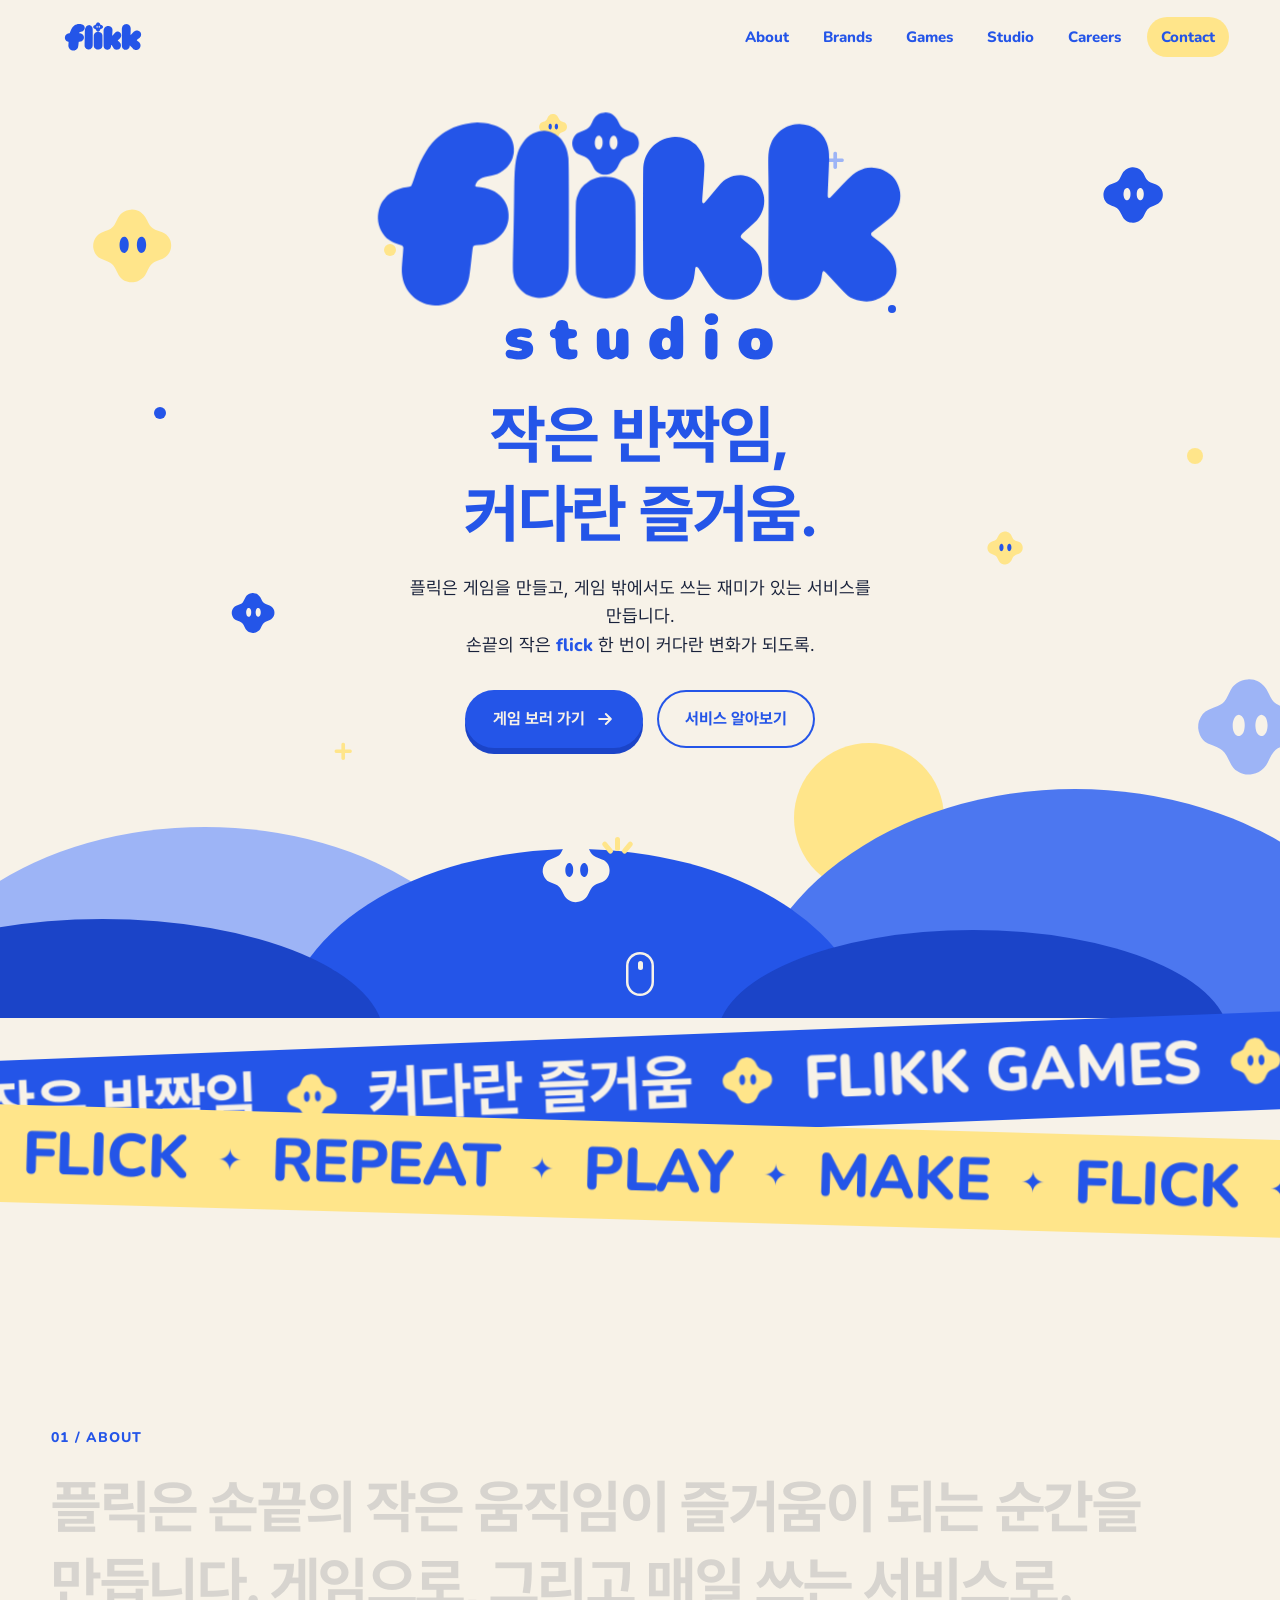
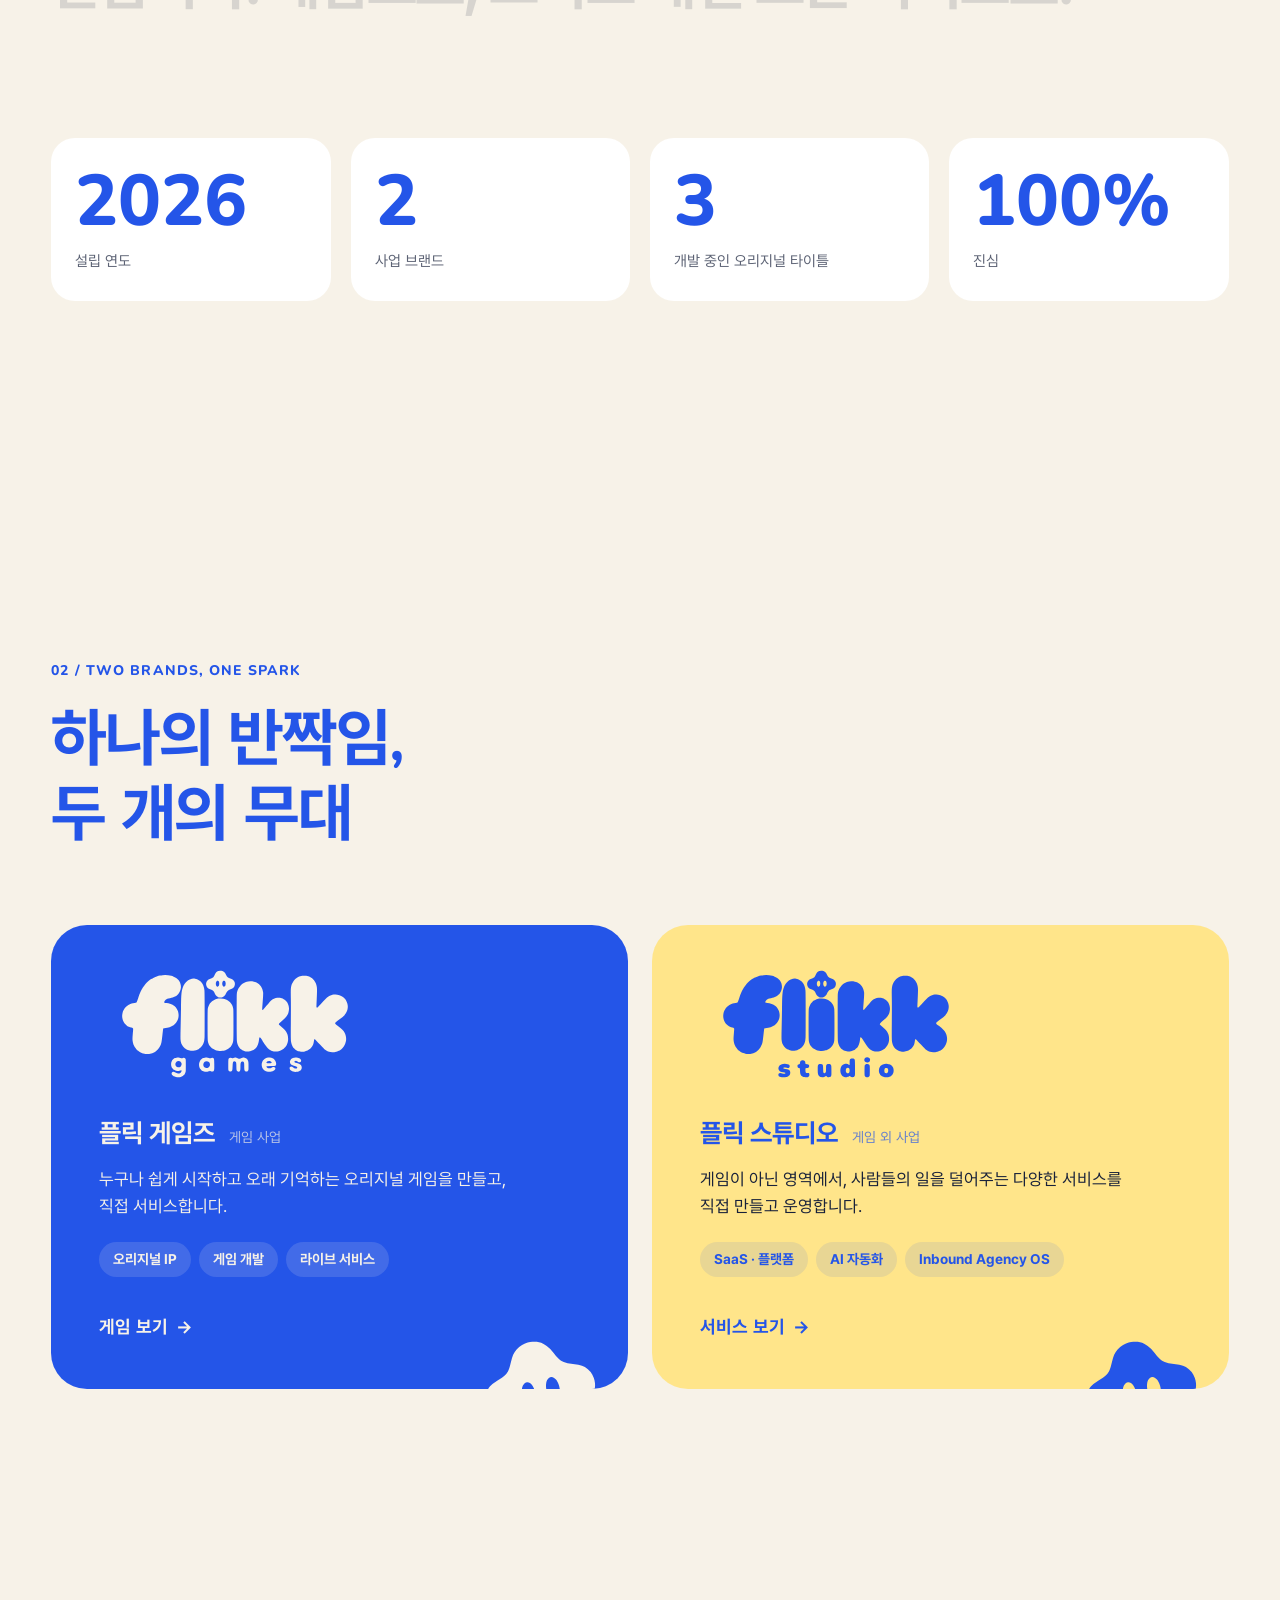
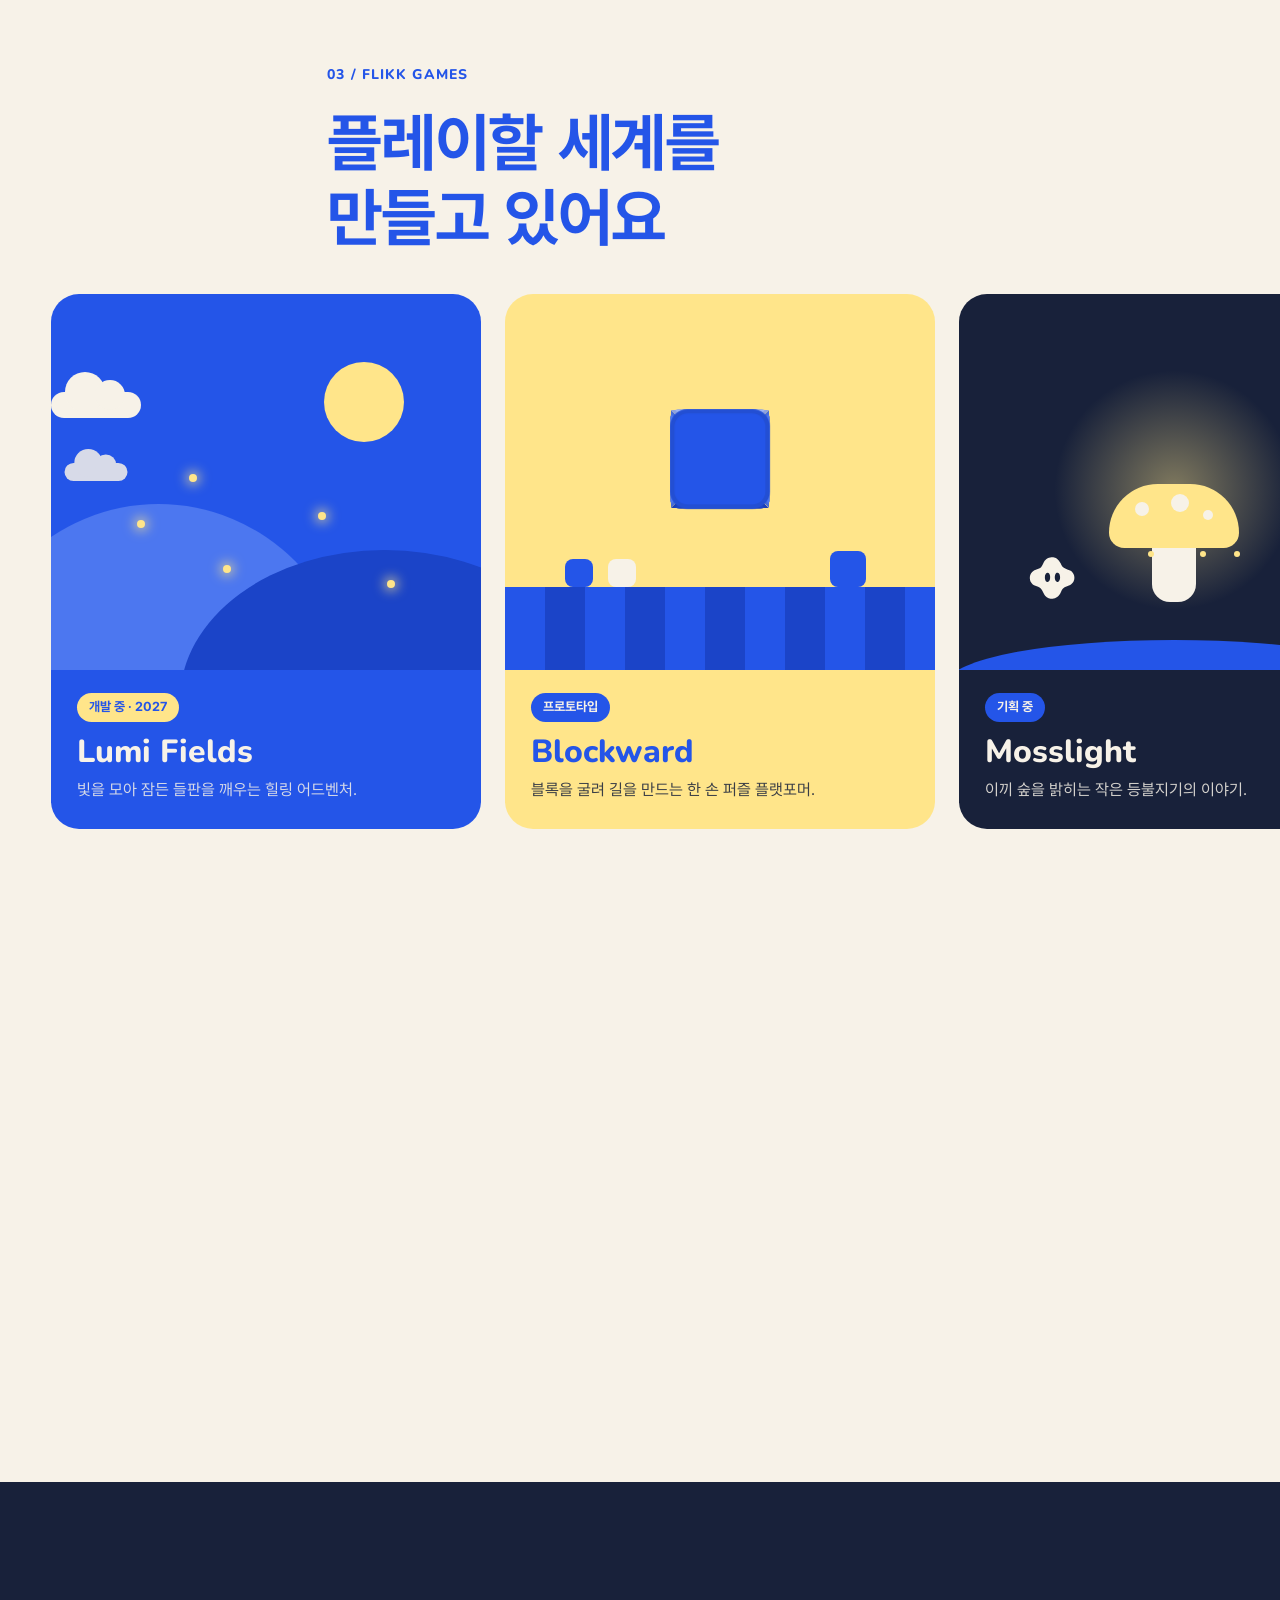
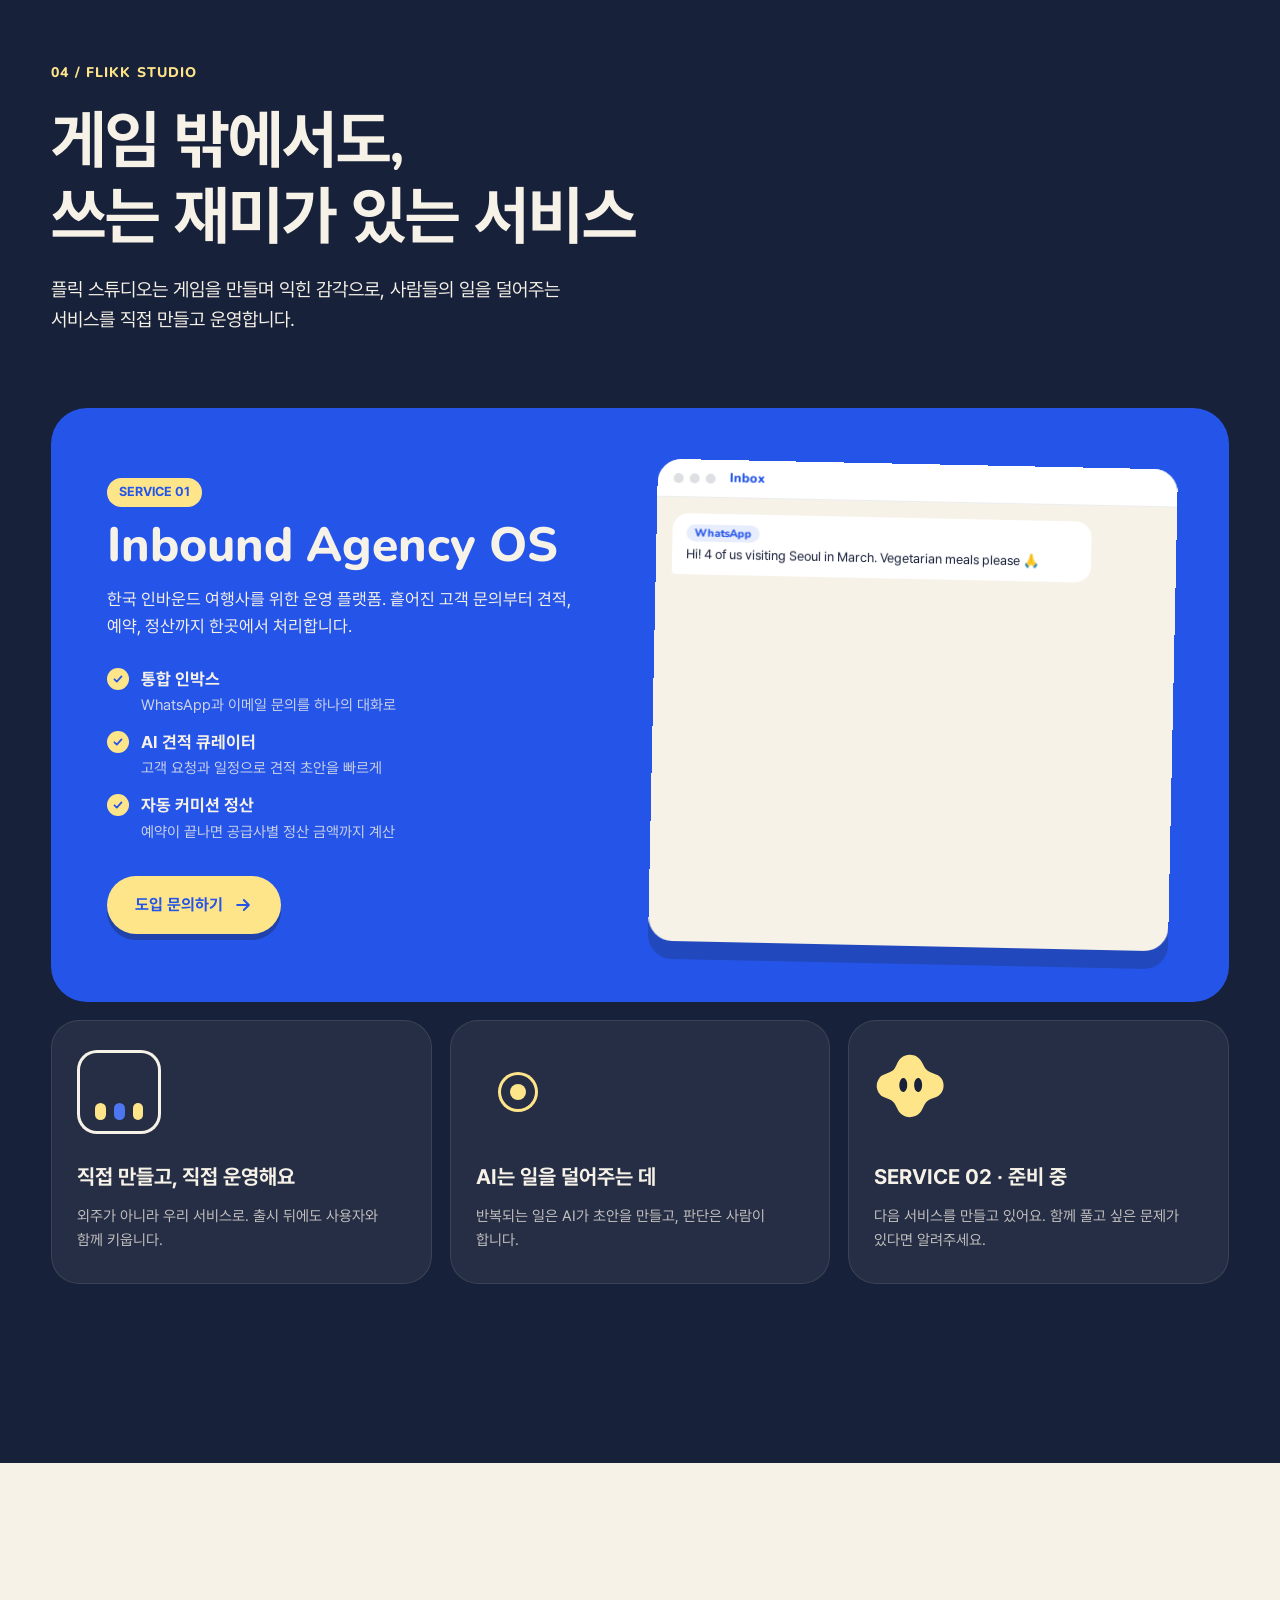
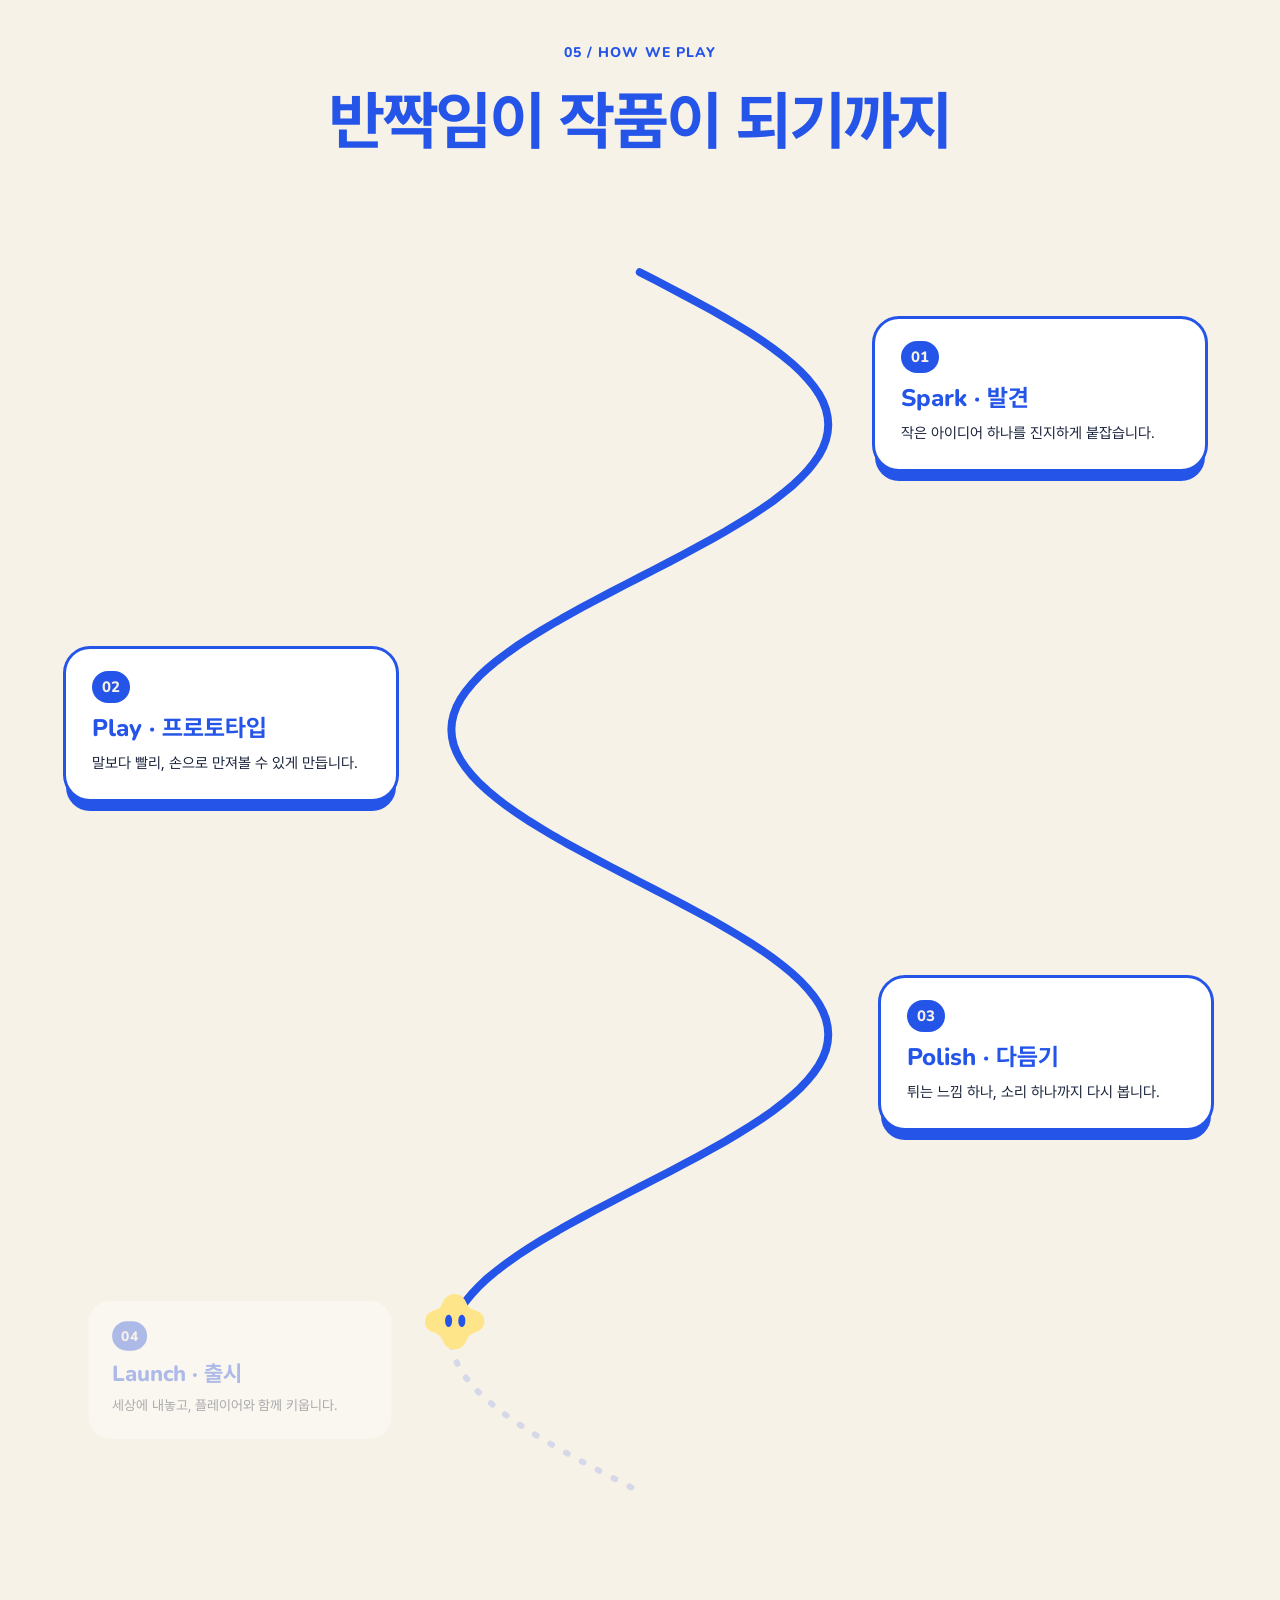
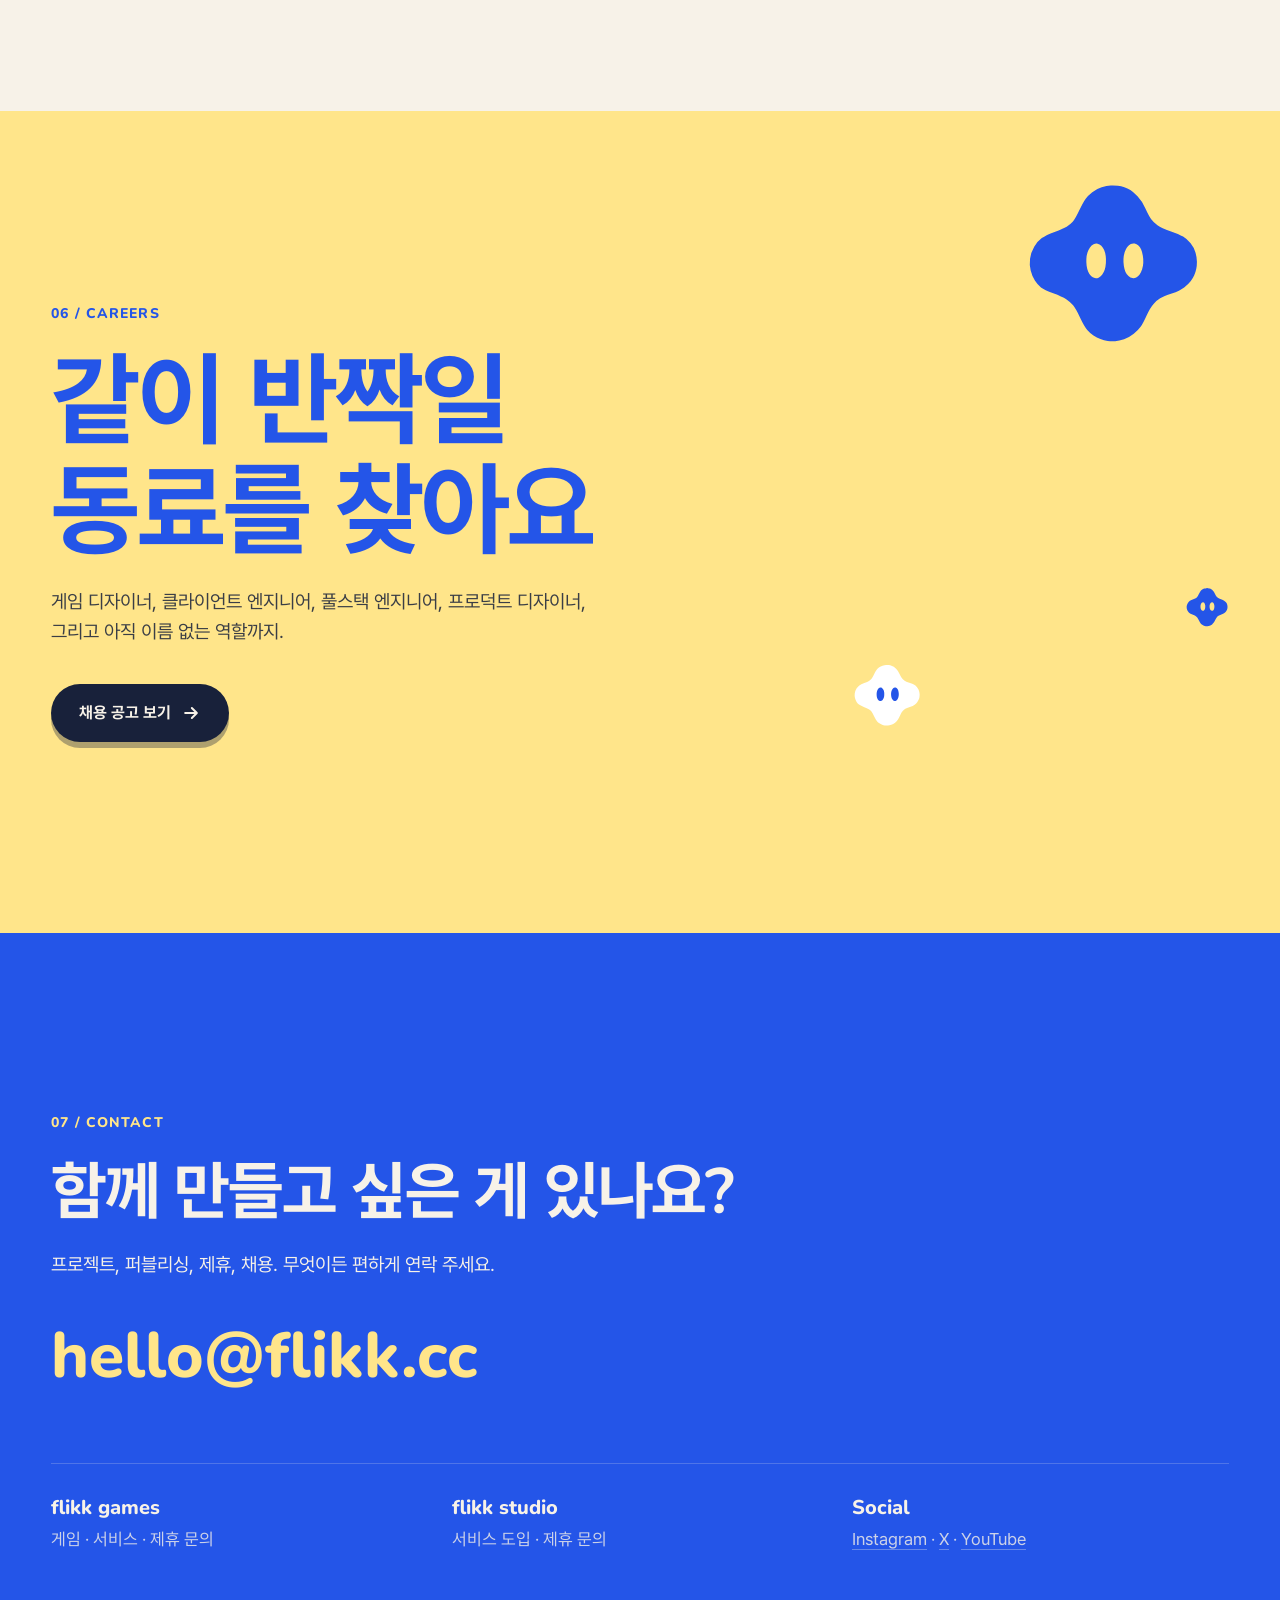
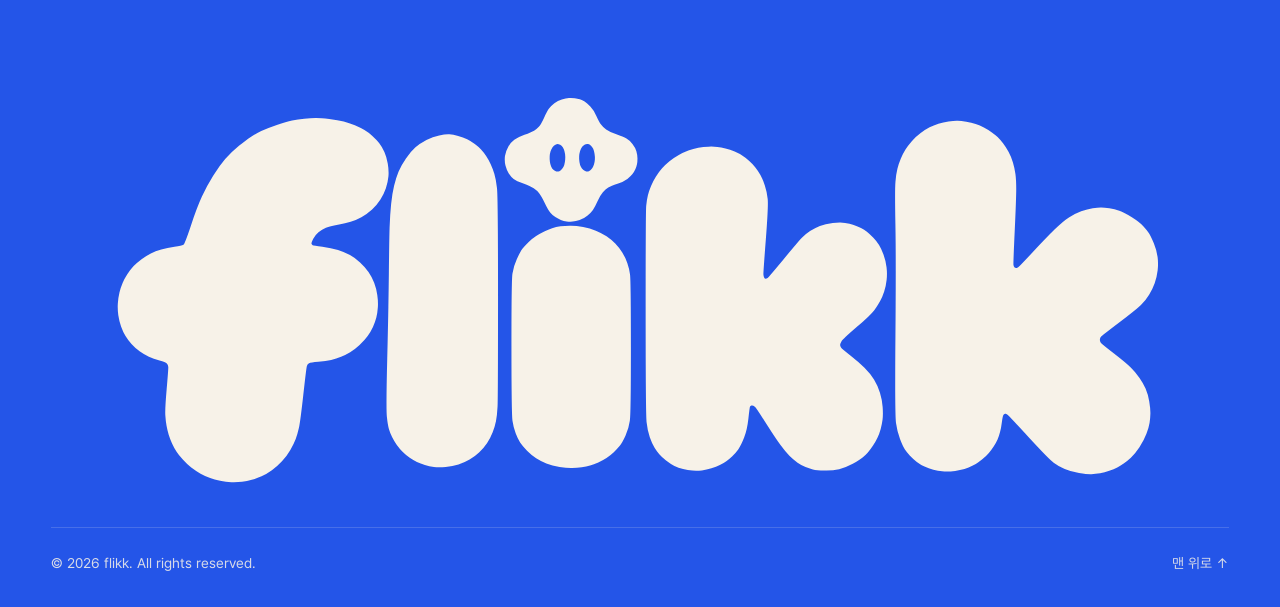
==== commit e963f5c8: "Add dedicated 1200x630 share image and full OG/Twitter tags Co-Authored-By: Claude Opus 5.5 <noreply" ====
--- a/index.html
+++ b/index.html
@@ -5,11 +5,21 @@
   <meta name="viewport" content="width=device-width, initial-scale=1">
   <title>flikk — 작은 반짝임, 커다란 즐거움</title>
   <meta name="description" content="flikk는 게임을 만들고 서비스하는 flikk games와, 게임 밖에서 쓰이는 다양한 서비스를 만드는 flikk studio로 이루어진 회사입니다.">
-  <meta property="og:title" content="flikk — Small sparks. Big play.">
-  <meta property="og:description" content="flikk games & flikk studio">
-  <meta property="og:image" content="https://flikk.cc/assets/og-cover.png">
+  <meta property="og:site_name" content="flikk">
+  <meta property="og:locale" content="ko_KR">
+  <meta property="og:type" content="website">
   <meta property="og:url" content="https://flikk.cc/">
-  <meta property="og:type" content="website">
+  <meta property="og:title" content="flikk — 작은 반짝임, 커다란 즐거움">
+  <meta property="og:description" content="게임을 만들고 서비스하는 flikk games, 게임 밖의 다양한 서비스를 만드는 flikk studio.">
+  <meta property="og:image" content="https://flikk.cc/assets/og-image.png">
+  <meta property="og:image:type" content="image/png">
+  <meta property="og:image:width" content="1200">
+  <meta property="og:image:height" content="630">
+  <meta property="og:image:alt" content="flikk 로고와 '작은 반짝임, 커다란 즐거움.' 문구, flikk games · flikk studio">
+  <meta name="twitter:card" content="summary_large_image">
+  <meta name="twitter:title" content="flikk — 작은 반짝임, 커다란 즐거움">
+  <meta name="twitter:description" content="게임을 만들고 서비스하는 flikk games, 게임 밖의 다양한 서비스를 만드는 flikk studio.">
+  <meta name="twitter:image" content="https://flikk.cc/assets/og-image.png">
   <link rel="canonical" href="https://flikk.cc/">
   <meta name="theme-color" content="#F7F2E8">
   <link rel="icon" href="assets/icons/favicon.ico" sizes="any">
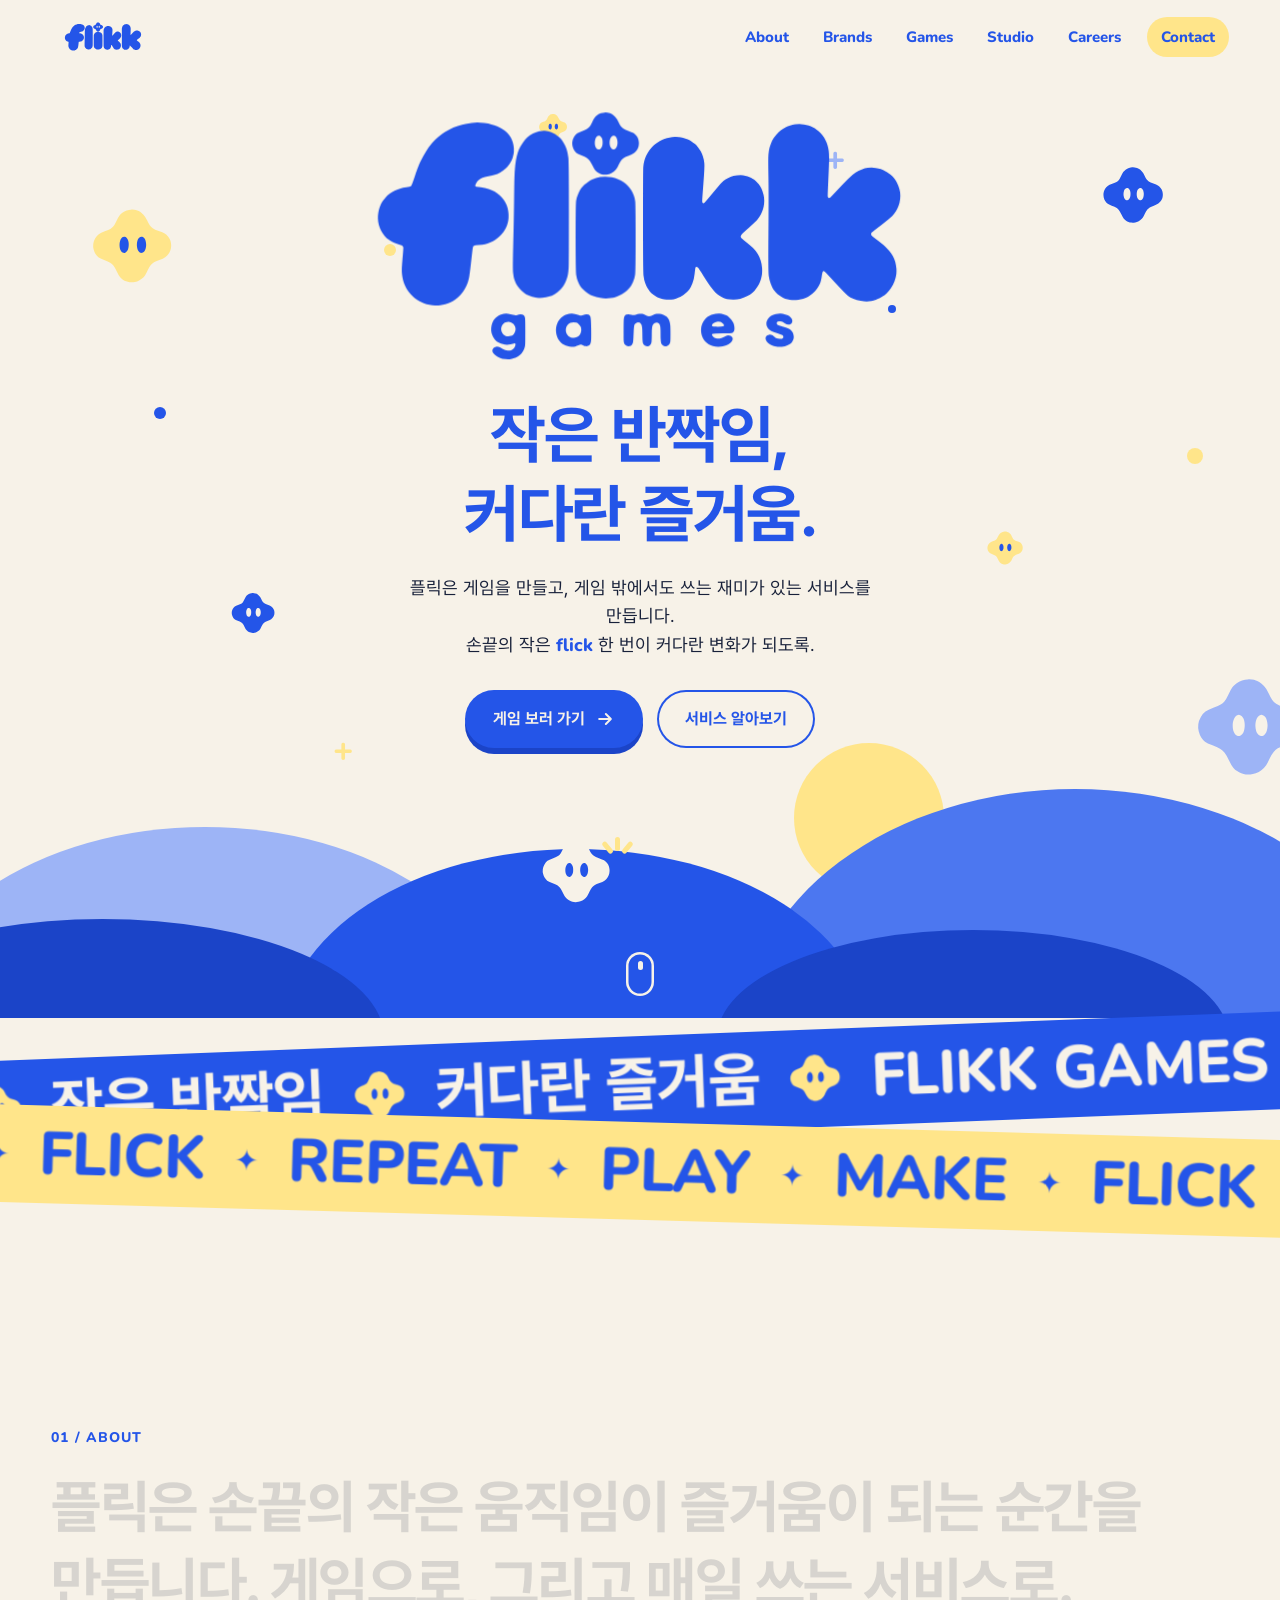
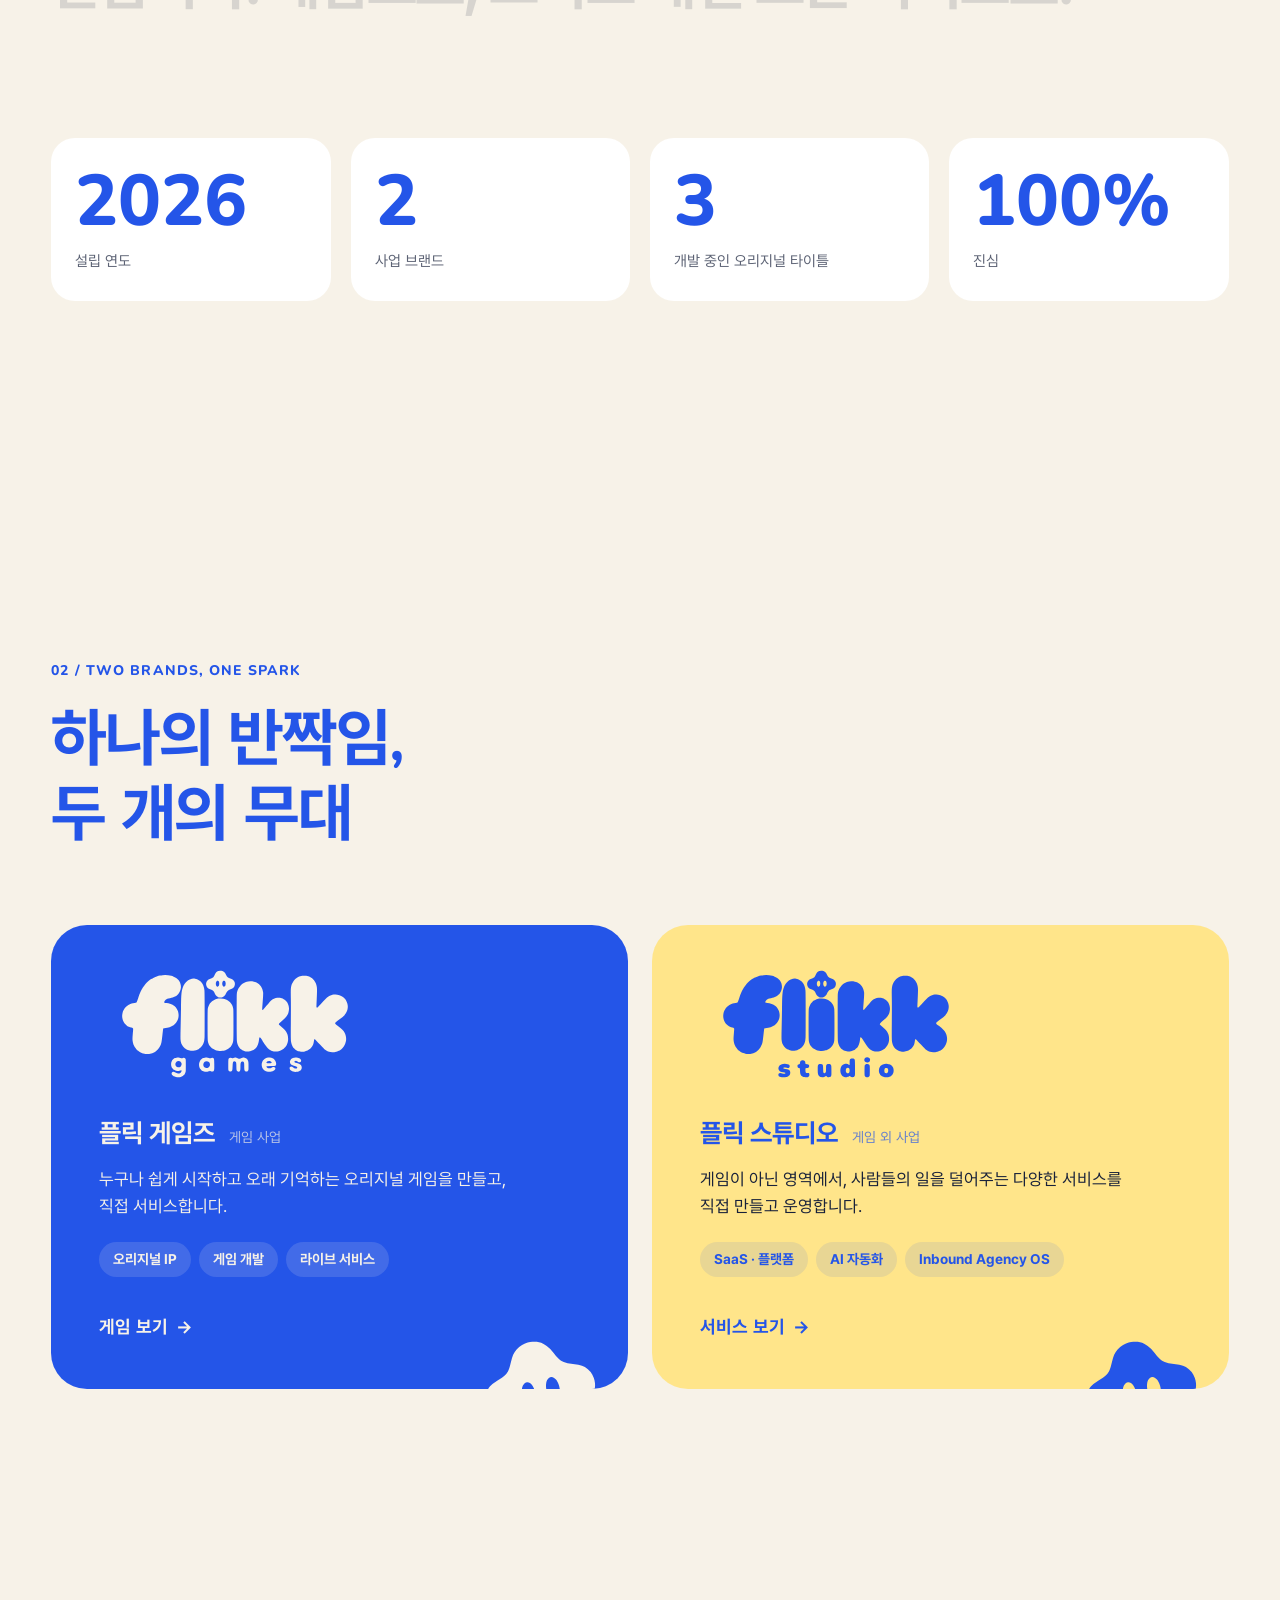
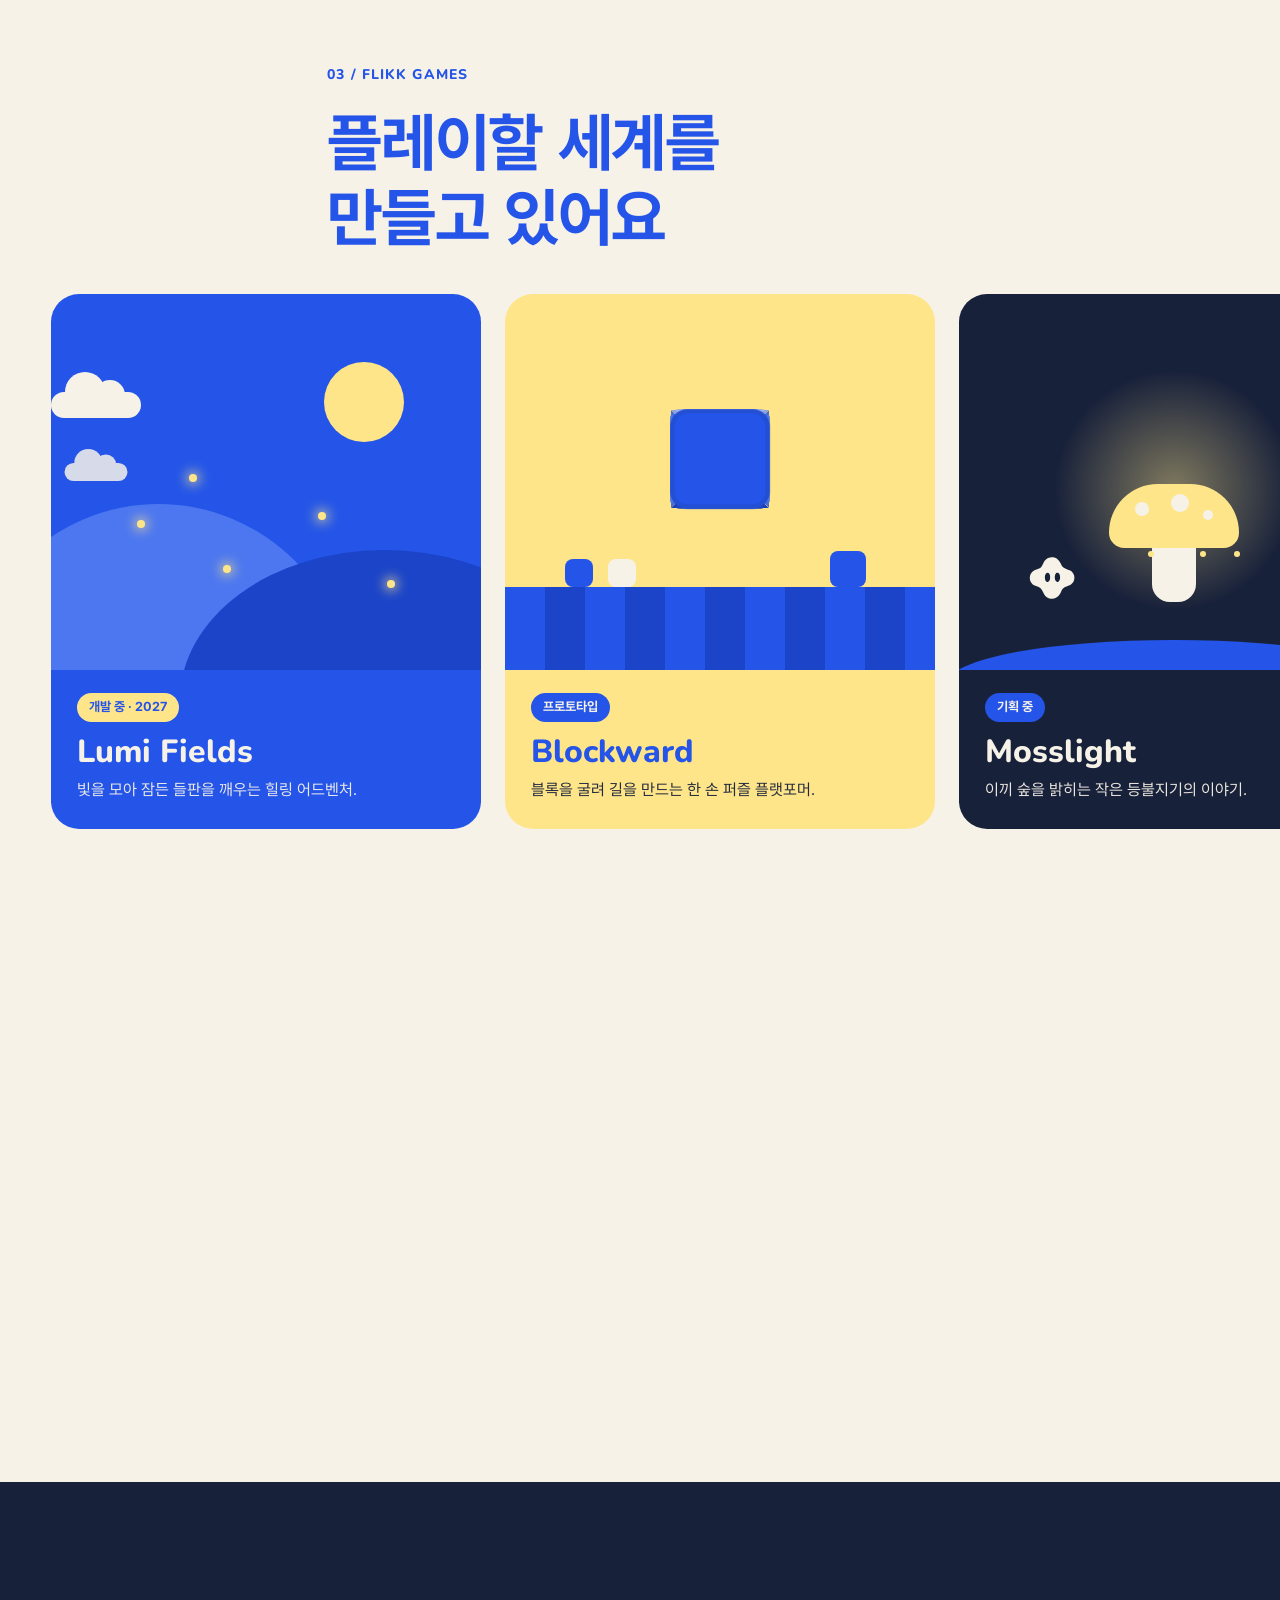
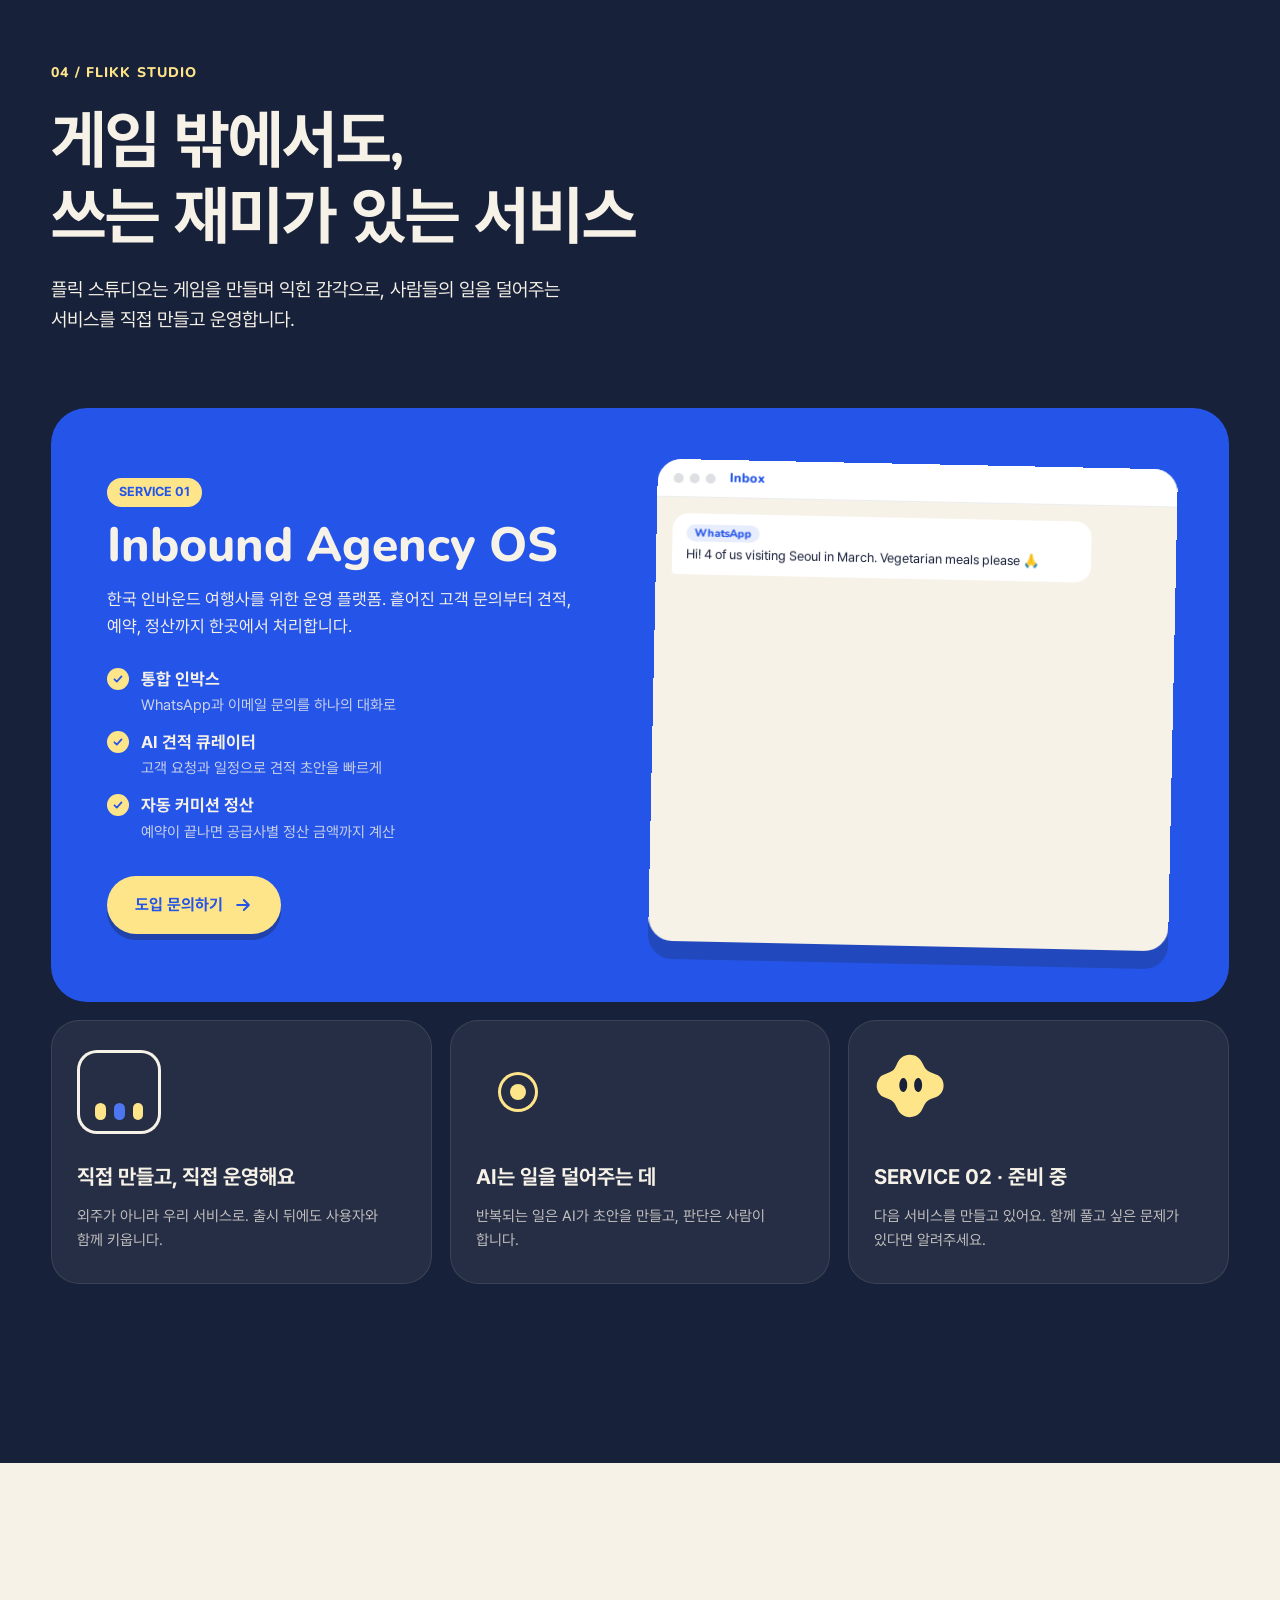
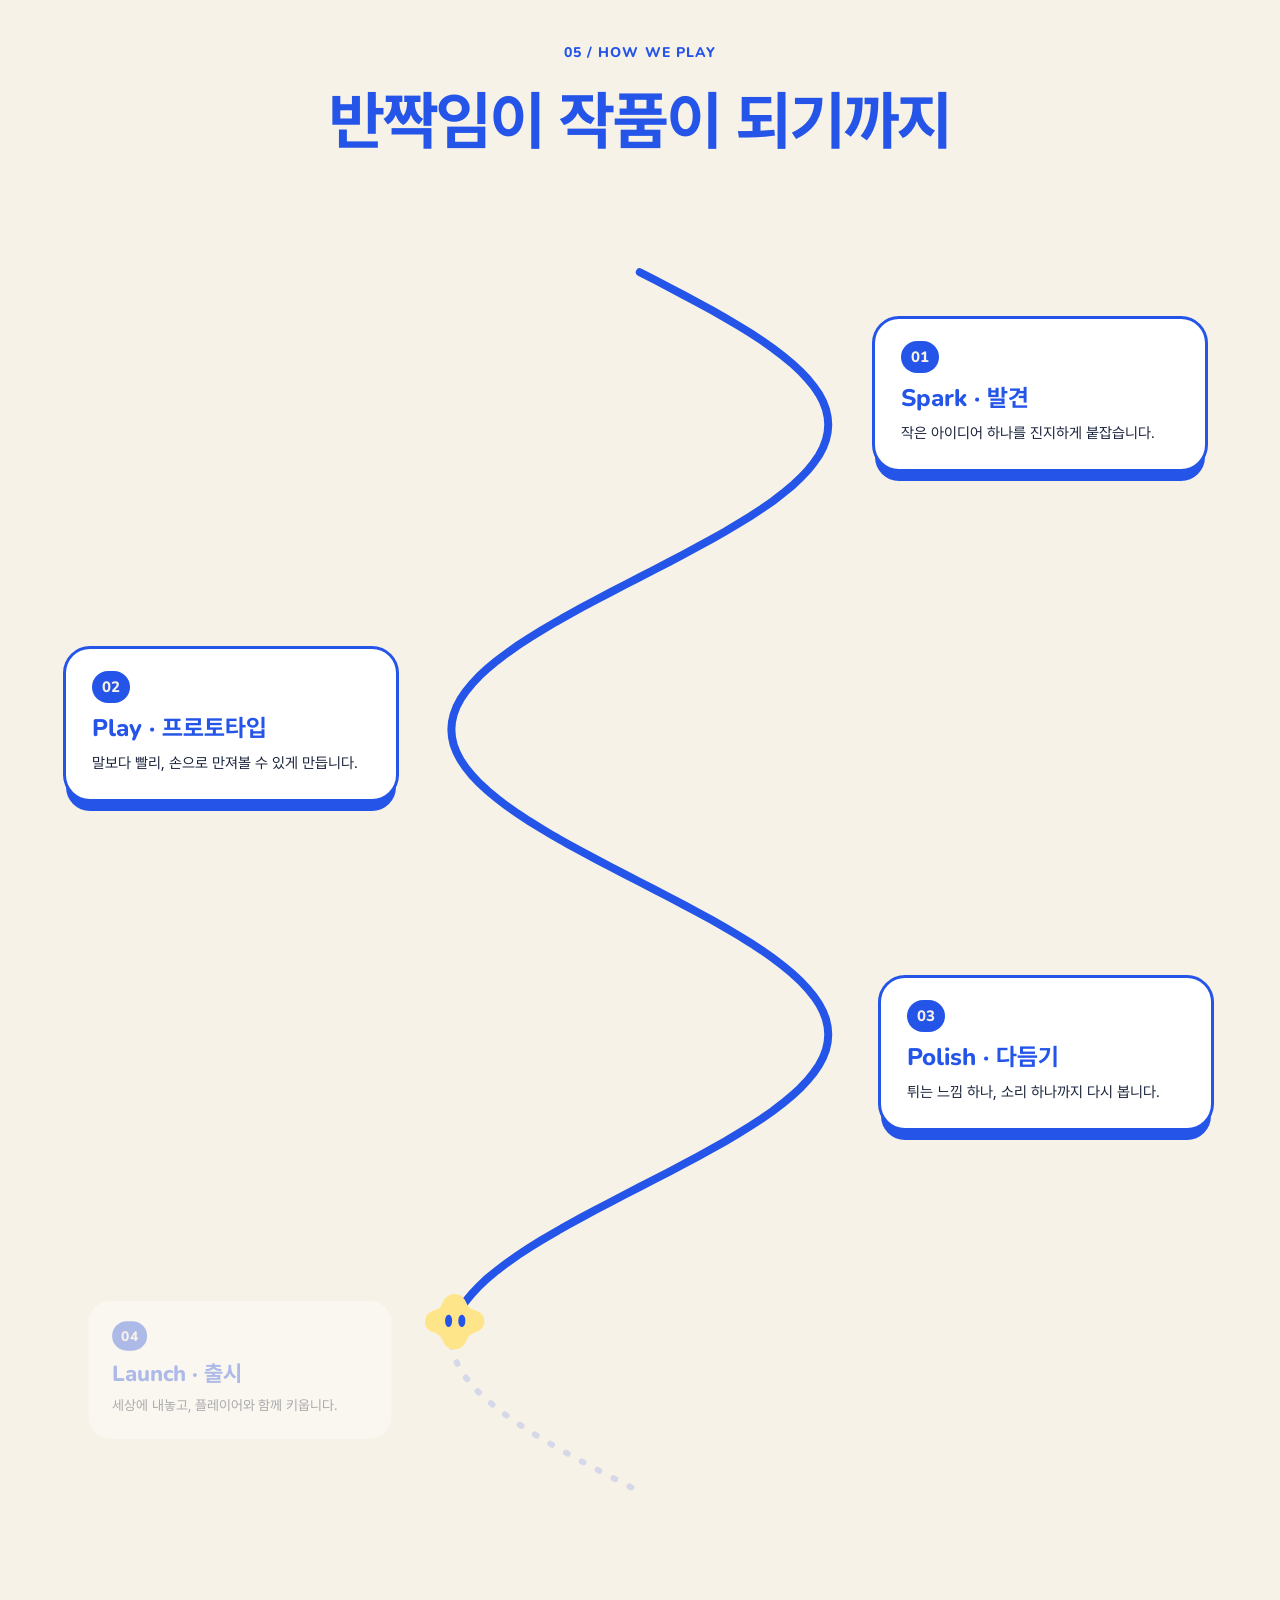
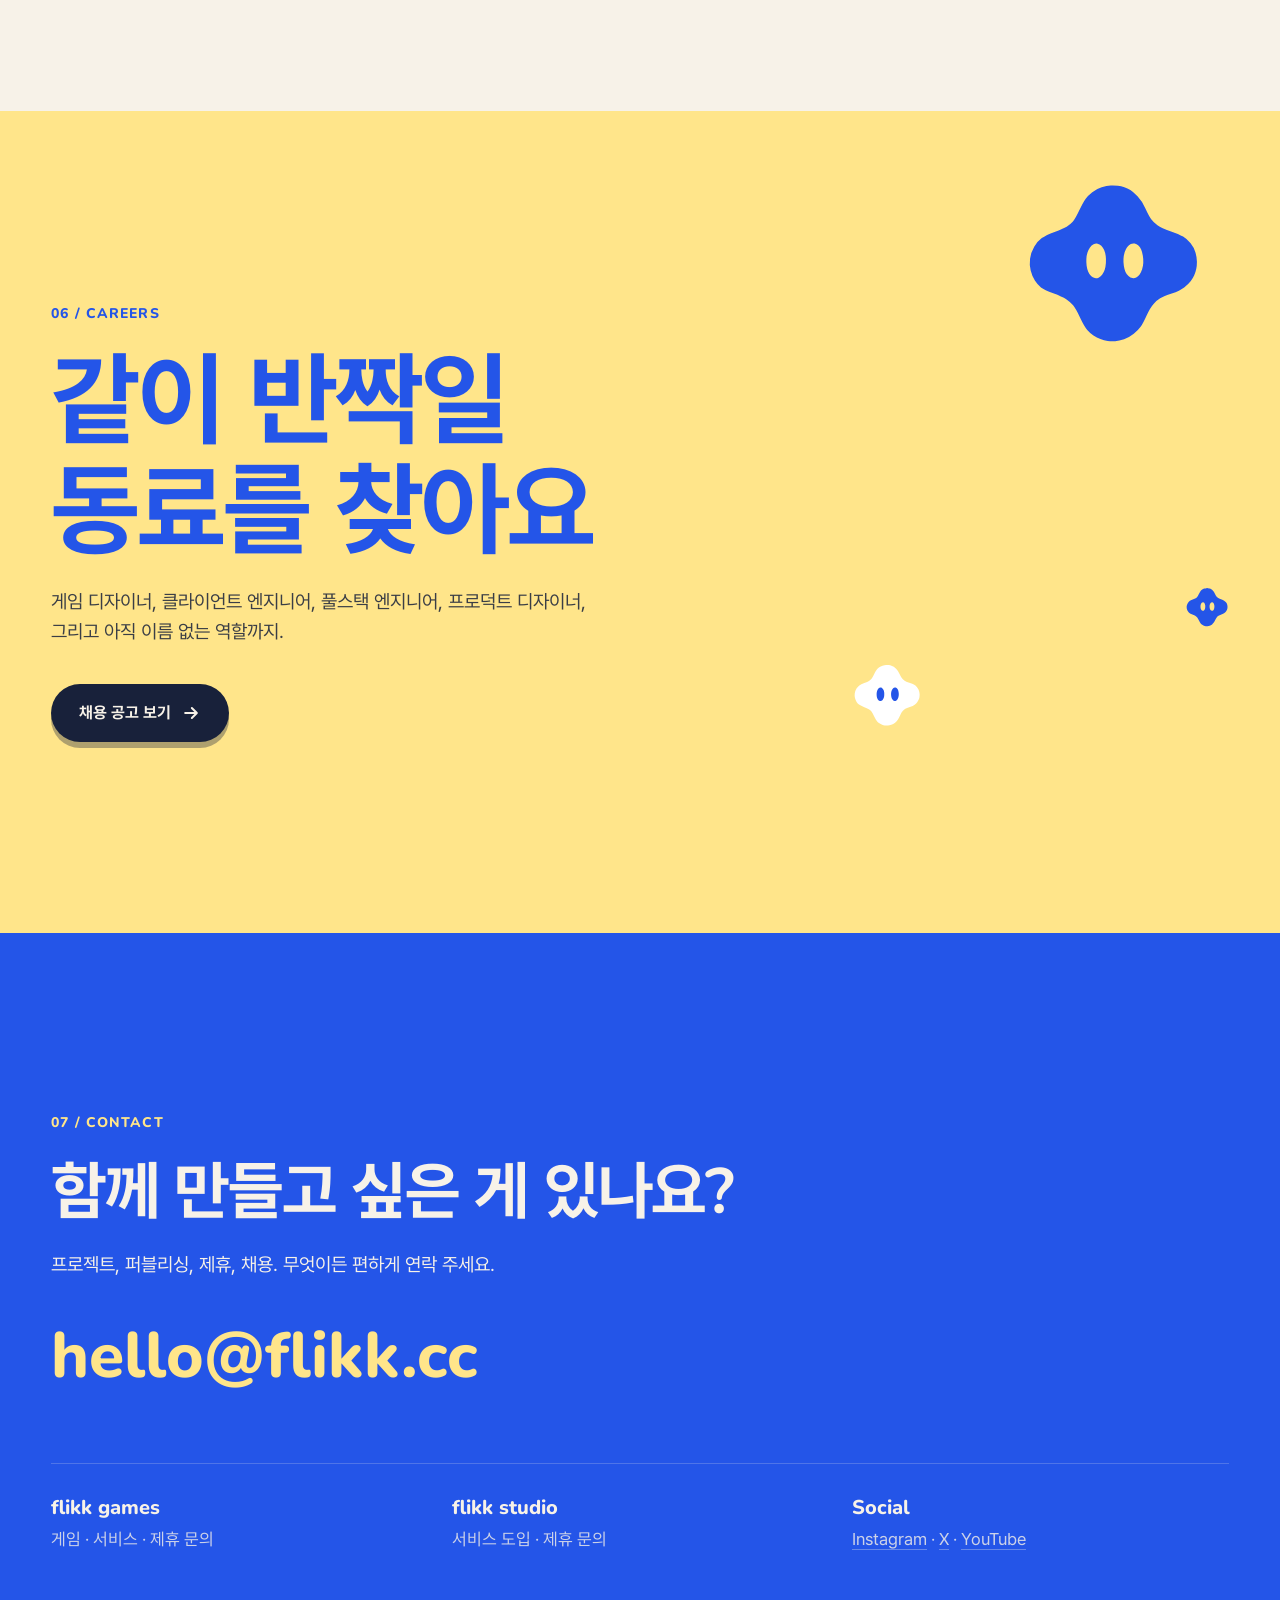
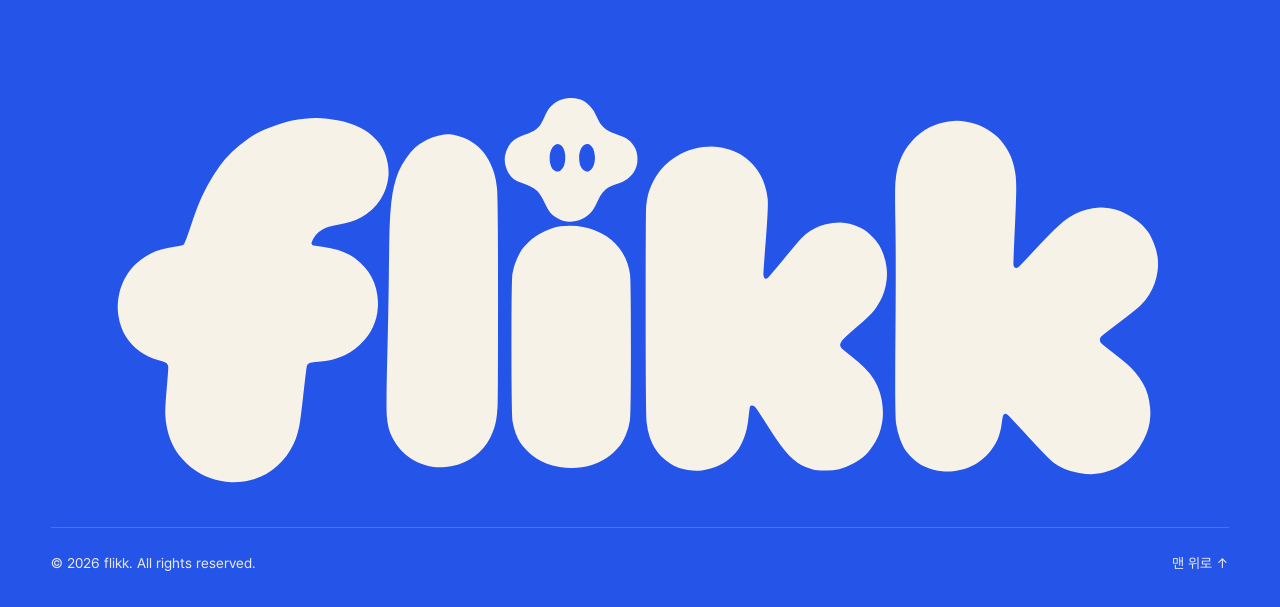
==== commit bef49bd4: "Serve woff2 font subsets, add sitemap and structured data, fix contrast Co-Authored-By: Claude Opus " ====
--- a/index.html
+++ b/index.html
@@ -25,8 +25,11 @@
   <link rel="icon" href="assets/icons/favicon.ico" sizes="any">
   <link rel="icon" href="assets/icons/flikk-favicon-32.svg" type="image/svg+xml">
   <link rel="apple-touch-icon" href="assets/icons/flikk-favicon-180.png">
-  <link rel="preload" href="assets/fonts/Nunito-Variable.ttf" as="font" type="font/ttf" crossorigin>
+  <link rel="preload" href="assets/fonts/Nunito-Variable.woff2" as="font" type="font/woff2" crossorigin>
   <link rel="stylesheet" href="styles.css">
+  <script type="application/ld+json">
+  {"@context":"https://schema.org","@type":"Organization","name":"flikk","url":"https://flikk.cc/","logo":"https://flikk.cc/assets/icons/flikk-favicon-180.png","email":"hello@flikk.cc","description":"게임을 만들고 서비스하는 flikk games와 게임 밖의 다양한 서비스를 만드는 flikk studio.","subOrganization":[{"@type":"Organization","name":"flikk games"},{"@type":"Organization","name":"flikk studio"}]}
+  </script>
 </head>
 <body>
 
--- a/styles.css
+++ b/styles.css
@@ -3,9 +3,9 @@
    Brand tokens: CIBI/brand-kit-v2/08-design-tokens
    ========================================================= */
 
-@font-face { font-family: "Pretendard"; src: url("assets/fonts/Pretendard-Regular.otf") format("opentype"); font-weight: 400; font-display: swap; }
-@font-face { font-family: "Pretendard"; src: url("assets/fonts/Pretendard-Bold.otf") format("opentype"); font-weight: 700; font-display: swap; }
-@font-face { font-family: "Nunito"; src: url("assets/fonts/Nunito-Variable.ttf") format("truetype"); font-weight: 200 1000; font-display: swap; }
+@font-face { font-family: "Pretendard"; src: url("assets/fonts/Pretendard-Regular.woff2") format("woff2"); font-weight: 400; font-display: swap; }
+@font-face { font-family: "Pretendard"; src: url("assets/fonts/Pretendard-Bold.woff2") format("woff2"); font-weight: 700; font-display: swap; }
+@font-face { font-family: "Nunito"; src: url("assets/fonts/Nunito-Variable.woff2") format("woff2"); font-weight: 200 1000; font-display: swap; }
 
 :root {
   --cobalt: #2455E8;
@@ -385,7 +385,7 @@
 .scene { position: relative; flex: 1; min-height: 220px; overflow: hidden; }
 .game-info { padding: 22px 26px 26px; }
 .game-info h3 { font: 800 32px/1.1 var(--font-display); }
-.game-info p { margin-top: 8px; font-size: 16px; opacity: .85; }
+.game-info p { margin-top: 8px; font-size: 16px; opacity: .95; }
 .badge { display: inline-block; margin-bottom: 12px; padding: 4px 12px; border-radius: 999px; font-size: 13px; font-weight: 700; }
 
 /* Lumi Fields */
@@ -655,7 +655,7 @@
 .foot-logo .fl-spark { transform-origin: 50% 100%; }
 .foot-logo.in .fl { animation: footIn .9s var(--springy) both; animation-delay: calc(var(--i) * 70ms); }
 @keyframes footIn { from { transform: translateY(70%) scale(.7); opacity: 0; } to { transform: none; opacity: 1; } }
-.site-footer { display: flex; justify-content: space-between; gap: 16px; flex-wrap: wrap; max-width: var(--max); margin: 32px auto 0; padding: 24px 0 32px; font-size: 14px; border-top: 1px solid rgba(247,242,232,.2); opacity: .85; }
+.site-footer { display: flex; justify-content: space-between; gap: 16px; flex-wrap: wrap; max-width: var(--max); margin: 32px auto 0; padding: 24px 0 32px; font-size: 14px; border-top: 1px solid rgba(247,242,232,.2); opacity: .95; }
 .site-footer a { text-decoration: none; }
 .site-footer a:hover { color: var(--butter); }
 
